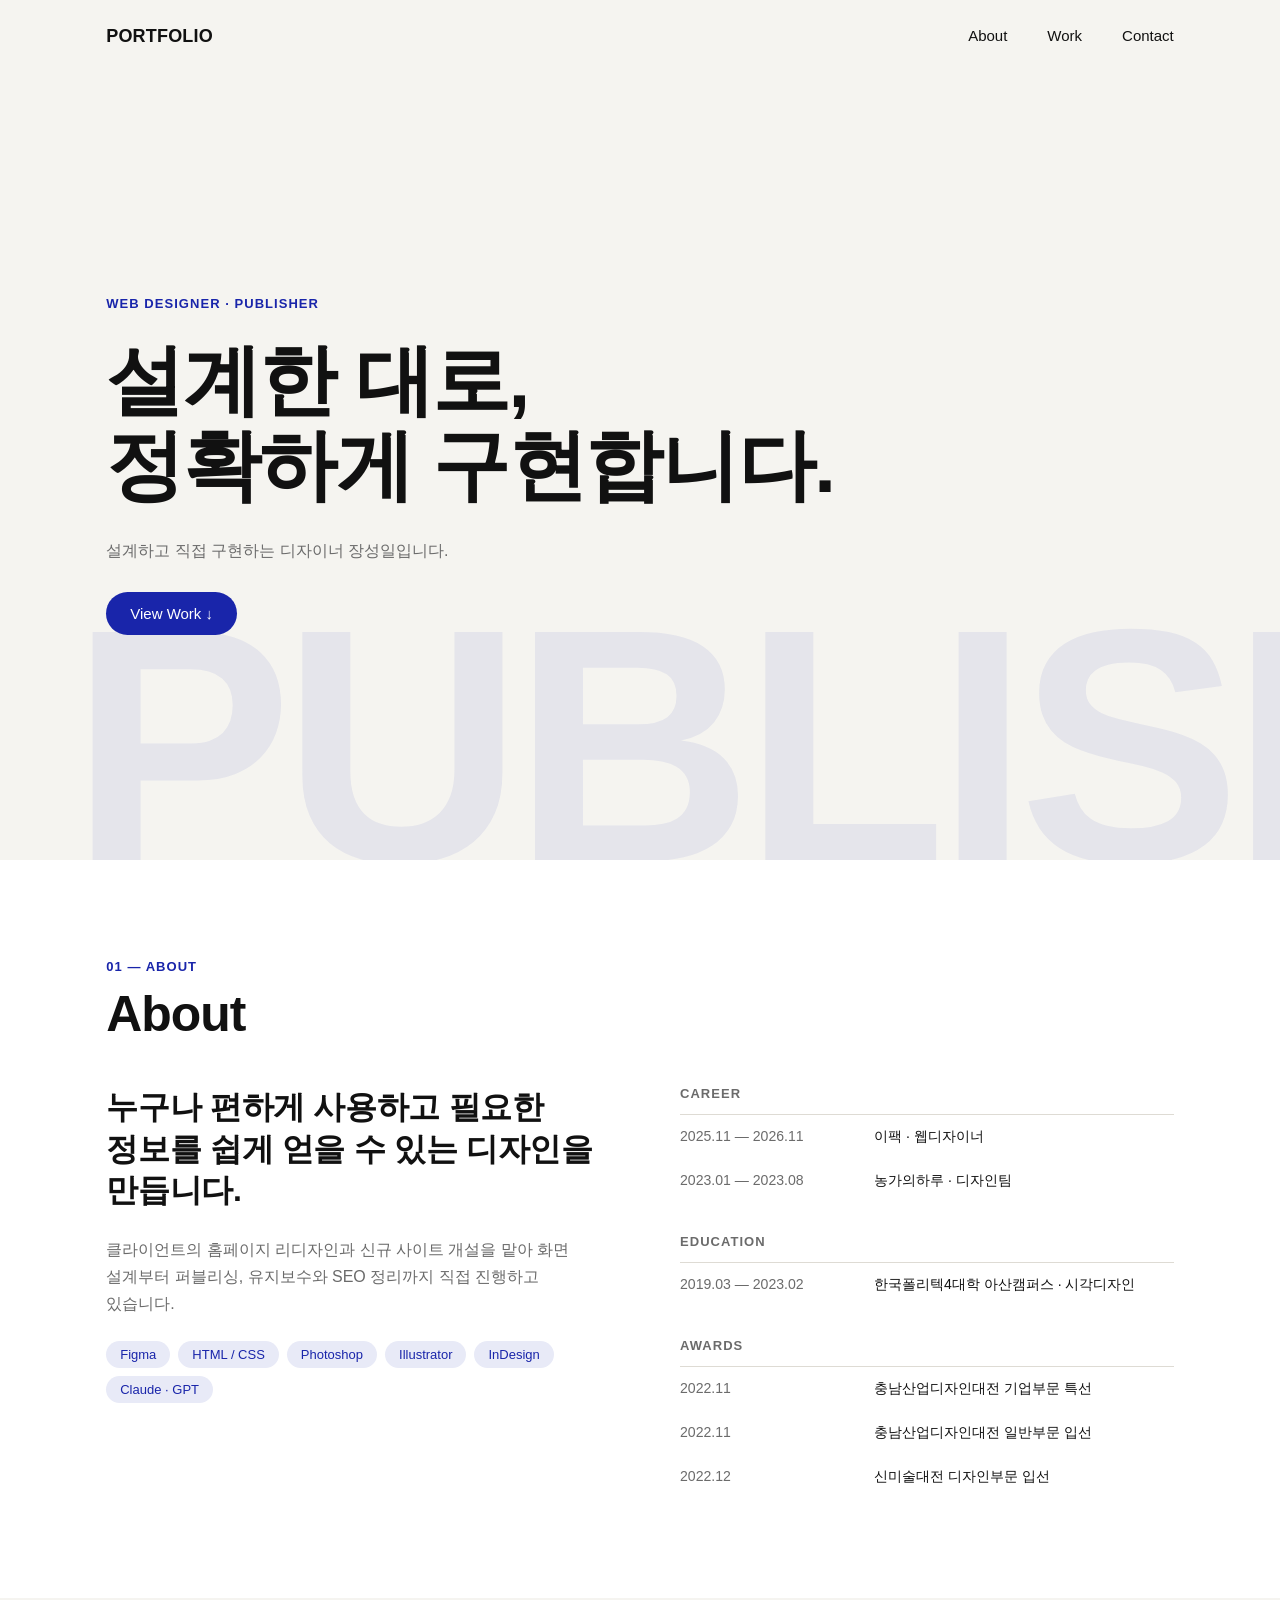
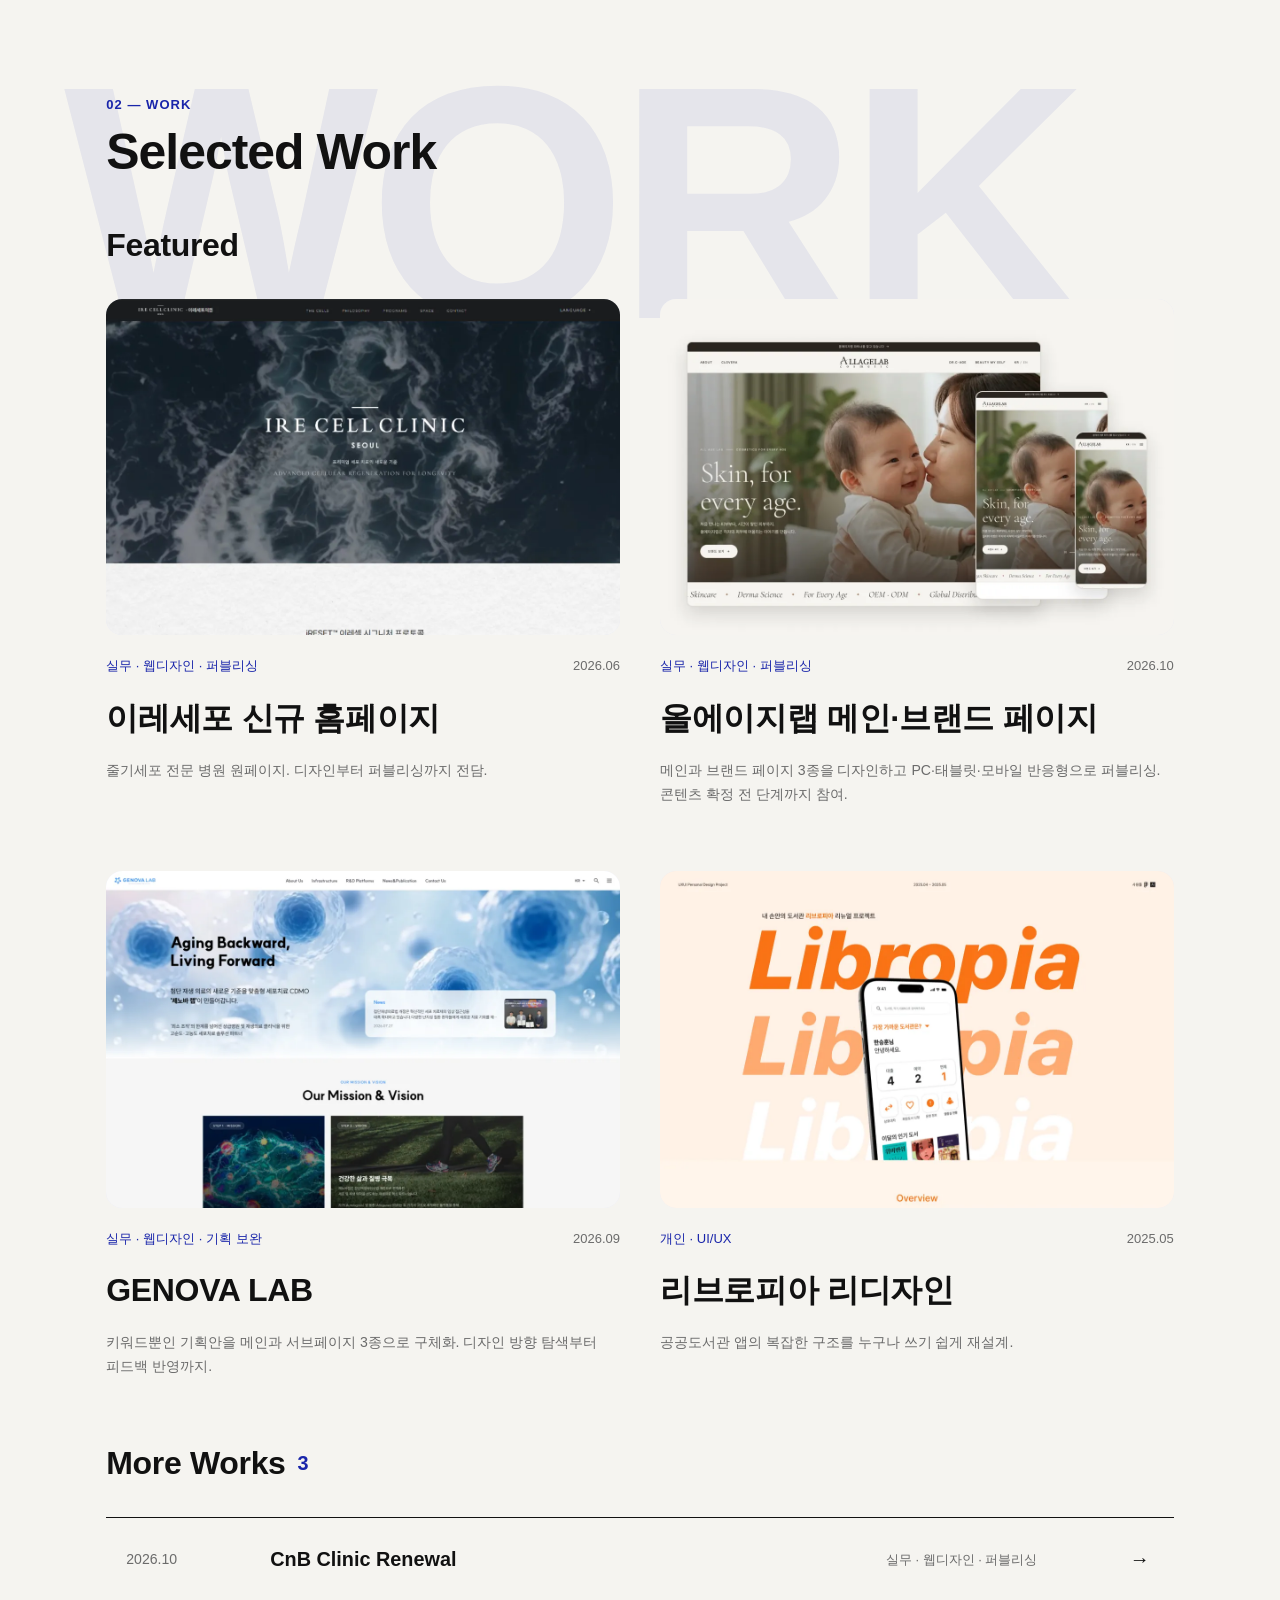
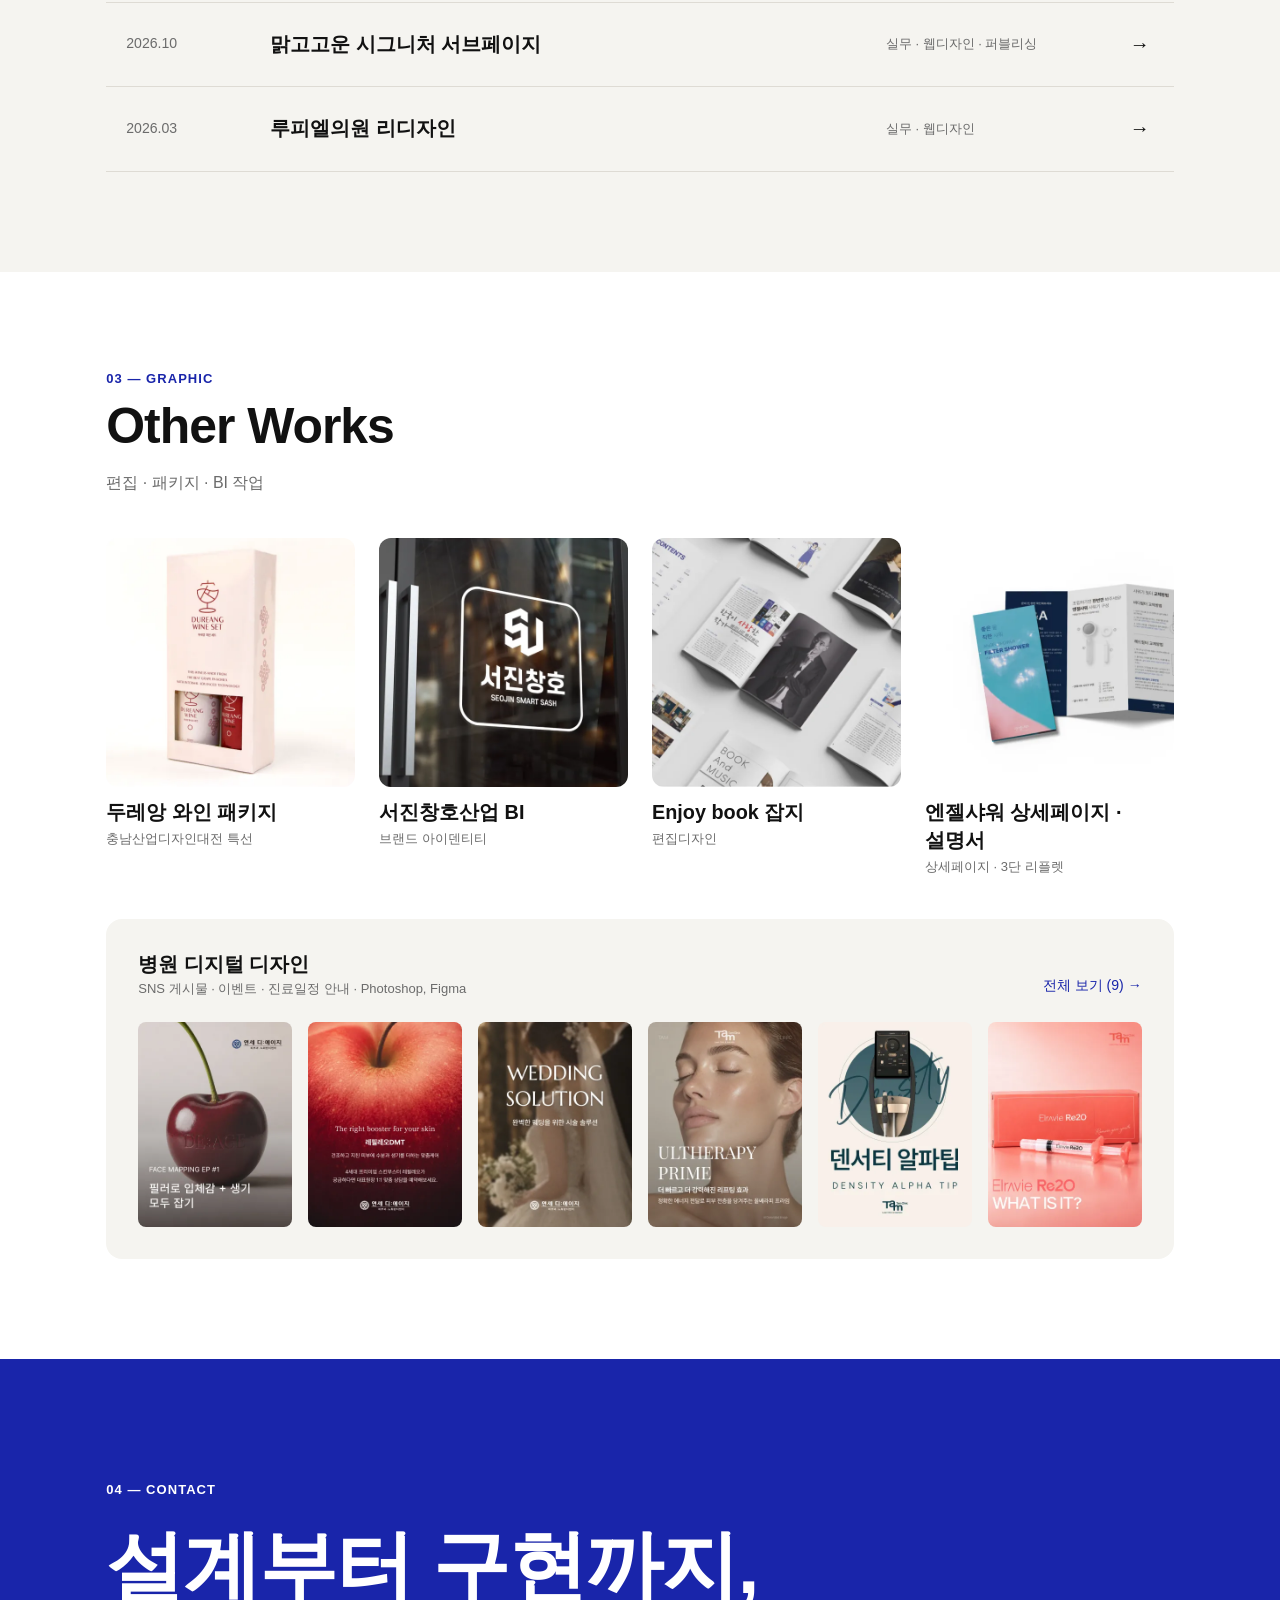
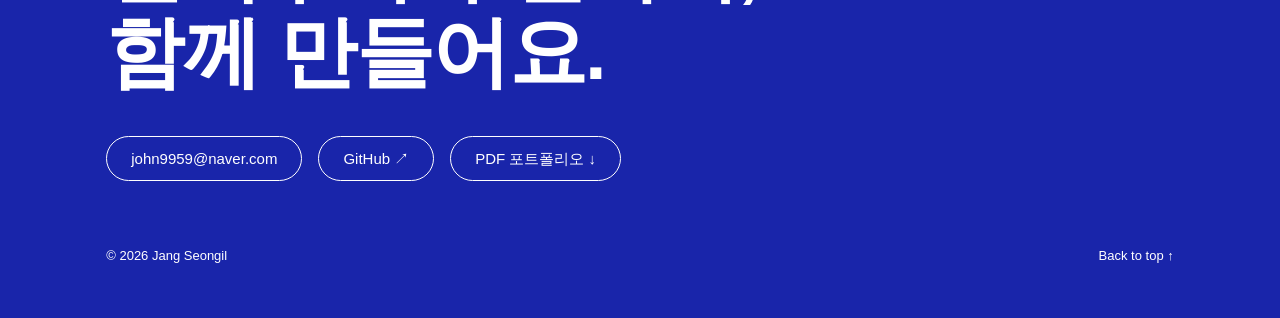
==== index.html @ f2524cf3 "포트폴리오 사이트 첫 업로드" ====
<!DOCTYPE html>
<html lang="ko">
<head>
<meta charset="UTF-8">
<meta name="viewport" content="width=device-width, initial-scale=1">
<title>장성일 — 웹디자이너 · 퍼블리셔 포트폴리오</title>
<meta name="description" content="설계한 대로, 정확하게 구현합니다. 피그마로 설계하고 HTML/CSS로 직접 구현하는 웹디자이너 장성일의 포트폴리오입니다.">
<meta property="og:type" content="website">
<meta property="og:title" content="장성일 — 웹디자이너 · 퍼블리셔 포트폴리오">
<meta property="og:description" content="설계한 대로, 정확하게 구현합니다. 피그마로 설계하고 HTML/CSS로 직접 구현하는 웹디자이너 장성일의 포트폴리오입니다.">
<meta property="og:image" content="https://hass6784.github.io/img/home/featured-irecell.webp">
<meta name="theme-color" content="#F5F4F0">
<link rel="icon" href="img/favicon.svg" type="image/svg+xml">
<link rel="preconnect" href="https://cdn.jsdelivr.net" crossorigin>
<link rel="stylesheet" href="https://cdn.jsdelivr.net/gh/orioncactus/pretendard@v1.3.9/dist/web/variable/pretendardvariable-dynamic-subset.min.css">
<link rel="stylesheet" href="css/common.css">
<link rel="stylesheet" href="css/home.css">
</head>
<body>
<a class="sr-only" href="#main">본문 바로가기</a>
<header class="site-header">
  <div class="container">
    <a class="logo" href="./">PORTFOLIO</a>
    <button class="menu-btn" type="button" aria-label="메뉴 열기" aria-expanded="false" aria-controls="gnb"><span></span><span></span><span></span></button>
    <nav class="gnb" id="gnb" aria-label="주요 메뉴"><a href="./#about">About</a><a href="./#work">Work</a><a href="./#contact">Contact</a></nav>
  </div>
</header>
<main id="main">
<section class="hero" aria-label="소개">
  <span class="bg-text" aria-hidden="true" data-words="DESIGN,PUBLISH,INTERACTION">DESIGN</span>
  <div class="container">
    <div class="hero-copy">
      <p class="t-eyebrow" data-reveal>WEB DESIGNER · PUBLISHER</p>
      <h1 class="t-hero" data-reveal style="--delay:.08s">설계한 대로,<br>정확하게 <br class="m-br">구현합니다.</h1>
      <p class="t-body-l t-sub" data-reveal style="--delay:.16s">설계하고 직접 구현하는 디자이너 장성일입니다.</p>
      <a class="btn btn--primary" href="#work" data-reveal style="--delay:.24s">View Work ↓</a>
    </div>
  </div>
</section>
<section class="section section--surface" id="about">
  <div class="container">
    <div class="section-head" data-reveal><p class="t-eyebrow">01 — ABOUT</p><h2 class="t-h1">About</h2></div>
    <div class="about-grid">
      <div class="about-intro" data-reveal>
        <p class="t-h2">누구나 편하게 사용하고 필요한 정보를 쉽게 얻을 수 있는 디자인을 만듭니다.</p>
        <p class="t-body-l t-sub">클라이언트의 홈페이지 리디자인과 신규 사이트 개설을 맡아 화면 설계부터 퍼블리싱, 유지보수와 SEO 정리까지 직접 진행하고 있습니다.</p>
        <ul class="tags" aria-label="사용 툴"><li class="tag">Figma</li><li class="tag">HTML / CSS</li><li class="tag">Photoshop</li><li class="tag">Illustrator</li><li class="tag">InDesign</li><li class="tag">Claude · GPT</li></ul>
      </div>
      <div class="timeline" data-reveal style="--delay:.1s"><div><h3 class="t-eyebrow">CAREER</h3><dl><div class="row"><dt>2025.11 — 2026.11</dt><dd>이팩 · 웹디자이너</dd></div><div class="row"><dt>2023.01 — 2023.08</dt><dd>농가의하루 · 디자인팀</dd></div></dl></div><div><h3 class="t-eyebrow">EDUCATION</h3><dl><div class="row"><dt>2019.03 — 2023.02</dt><dd>한국폴리텍4대학 아산캠퍼스 · 시각디자인</dd></div></dl></div><div><h3 class="t-eyebrow">AWARDS</h3><dl><div class="row"><dt>2022.11</dt><dd>충남산업디자인대전 기업부문 특선</dd></div><div class="row"><dt>2022.11</dt><dd>충남산업디자인대전 일반부문 입선</dd></div><div class="row"><dt>2022.12</dt><dd>신미술대전 디자인부문 입선</dd></div></dl></div></div>
    </div>
  </div>
</section>
<section class="section work" id="work">
  <span class="bg-text" aria-hidden="true">WORK</span>
  <div class="container">
    <div class="section-head" data-reveal><p class="t-eyebrow">02 — WORK</p><h2 class="t-h1">Selected Work</h2></div>
    <div class="work-group">
      <h3 class="group-title t-h2" data-reveal>Featured</h3>
      <div class="featured">
      <a class="card" href="work/irecell.html" data-bg-word="IRECELL" data-reveal style="--delay:0.0s">
        <div class="card-thumb"><img src="img/home/featured-irecell.webp" alt="이레세포 신규 홈페이지 대표 화면" width="1160" height="760" loading="lazy" decoding="async"></div>
        <div class="card-meta"><span>실무 · 웹디자인 · 퍼블리싱</span><span>2026.06</span></div>
        <h4 class="t-h2">이레세포 신규 홈페이지</h4>
        <p class="t-sub">줄기세포 전문 병원 원페이지. 디자인부터 퍼블리싱까지 전담.</p>
      </a>
      <a class="card" href="work/allagelab.html" data-bg-word="ALLAGELAB" data-reveal style="--delay:0.1s">
        <div class="card-thumb"><img src="img/home/featured-allagelab.webp" alt="올에이지랩 메인·브랜드 페이지 대표 화면" width="1160" height="760" loading="lazy" decoding="async"></div>
        <div class="card-meta"><span>실무 · 웹디자인 · 퍼블리싱</span><span>2026.10</span></div>
        <h4 class="t-h2">올에이지랩 메인·브랜드 페이지</h4>
        <p class="t-sub">메인과 브랜드 페이지 3종을 디자인하고 PC·태블릿·모바일 반응형으로 퍼블리싱. 콘텐츠 확정 전 단계까지 참여.</p>
      </a>
      <a class="card" href="work/genova.html" data-bg-word="GENOVA" data-reveal style="--delay:0.0s">
        <div class="card-thumb"><img src="img/home/featured-genova.webp" alt="GENOVA LAB 대표 화면" width="1160" height="760" loading="lazy" decoding="async"></div>
        <div class="card-meta"><span>실무 · 웹디자인 · 기획 보완</span><span>2026.09</span></div>
        <h4 class="t-h2">GENOVA LAB</h4>
        <p class="t-sub">키워드뿐인 기획안을 메인과 서브페이지 3종으로 구체화. 디자인 방향 탐색부터 피드백 반영까지.</p>
      </a>
      <a class="card" href="work/libropia.html" data-bg-word="LIBROPIA" data-reveal style="--delay:0.1s">
        <div class="card-thumb"><img src="img/home/featured-libropia.webp" alt="리브로피아 리디자인 대표 화면" width="1160" height="760" loading="lazy" decoding="async"></div>
        <div class="card-meta"><span>개인 · UI/UX</span><span>2025.05</span></div>
        <h4 class="t-h2">리브로피아 리디자인</h4>
        <p class="t-sub">공공도서관 앱의 복잡한 구조를 누구나 쓰기 쉽게 재설계.</p>
      </a>
      </div>
    </div>
    <div class="work-group">
      <h3 class="group-title" data-reveal><span class="t-h2">More Works</span><span class="t-h3 t-primary">3</span></h3>
      <ul class="more-list" data-reveal>
        <li><a class="more-row" href="work/cnb.html" data-bg-word="CNB">
          <span class="date">2026.10</span>
          <h4 class="t-h3">CnB Clinic Renewal</h4>
          <span class="thumb"><img src="img/home/more-cnb.webp" alt="" loading="lazy" decoding="async"></span>
          <span class="tag-text">실무 · 웹디자인 · 퍼블리싱</span>
          <span class="arrow t-h3" aria-hidden="true">→</span>
        </a></li>
        <li><a class="more-row" href="work/signature.html" data-bg-word="SIGNATURE">
          <span class="date">2026.10</span>
          <h4 class="t-h3">맑고고운 시그니처 서브페이지</h4>
          <span class="thumb"><img src="img/signature/pc.webp" alt="" loading="lazy" decoding="async"></span>
          <span class="tag-text">실무 · 웹디자인 · 퍼블리싱</span>
          <span class="arrow t-h3" aria-hidden="true">→</span>
        </a></li>
        <li><a class="more-row" href="work/lupiel.html" data-bg-word="LUPIEL">
          <span class="date">2026.03</span>
          <h4 class="t-h3">루피엘의원 리디자인</h4>
          <span class="thumb"><img src="img/lupiel/hero.webp" alt="" loading="lazy" decoding="async"></span>
          <span class="tag-text">실무 · 웹디자인</span>
          <span class="arrow t-h3" aria-hidden="true">→</span>
        </a></li>
        </ul>
    </div>
  </div>
</section>
<section class="section section--surface" id="graphic">
  <div class="container">
    <div class="section-head" data-reveal><p class="t-eyebrow">03 — GRAPHIC</p><h2 class="t-h1">Other Works</h2><p class="t-body-l t-sub">편집 · 패키지 · BI 작업</p></div>
    <div class="graphic-grid"><figure class="graphic-item" data-reveal style="--delay:0.00s"><div class="img"><img src="img/home/graphic-dureang.webp" alt="두레앙 와인 패키지" width="564" height="564" loading="lazy" decoding="async"></div><figcaption><strong class="t-h3">두레앙 와인 패키지</strong><br><span class="t-caption t-sub">충남산업디자인대전 특선</span></figcaption></figure><figure class="graphic-item" data-reveal style="--delay:0.06s"><div class="img"><img src="img/home/graphic-seojin.webp" alt="서진창호산업 BI" width="564" height="564" loading="lazy" decoding="async"></div><figcaption><strong class="t-h3">서진창호산업 BI</strong><br><span class="t-caption t-sub">브랜드 아이덴티티</span></figcaption></figure><figure class="graphic-item" data-reveal style="--delay:0.12s"><div class="img"><img src="img/home/graphic-enjoybook.webp" alt="Enjoy book 잡지" width="564" height="564" loading="lazy" decoding="async"></div><figcaption><strong class="t-h3">Enjoy book 잡지</strong><br><span class="t-caption t-sub">편집디자인</span></figcaption></figure><figure class="graphic-item" data-reveal style="--delay:0.18s"><div class="img"><img src="img/home/graphic-angelshower.webp" alt="엔젤샤워 상세페이지 · 설명서" width="564" height="564" loading="lazy" decoding="async"></div><figcaption><strong class="t-h3">엔젤샤워 상세페이지 · 설명서</strong><br><span class="t-caption t-sub">상세페이지 · 3단 리플렛</span></figcaption></figure></div>
    <div class="digital" data-reveal>
      <div class="digital-head">
        <div><h3 class="t-h3">병원 디지털 디자인</h3><p class="t-caption t-sub">SNS 게시물 · 이벤트 · 진료일정 안내 · Photoshop, Figma</p></div>
        <button type="button" class="open-all" data-open-all>전체 보기 (9) →</button>
      </div>
      <div class="digital-strip"><button type="button" data-lightbox="img/home/digital-01.webp" data-caption="연세디에이지 · 필러 인스타그램" aria-label="연세디에이지 · 필러 인스타그램 크게 보기"><img src="img/home/digital-01.webp" alt="연세디에이지 · 필러 인스타그램" width="352" height="480" loading="lazy" decoding="async"></button><button type="button" data-lightbox="img/home/digital-02.webp" data-caption="연세디에이지 · 리쥬란 인스타그램" aria-label="연세디에이지 · 리쥬란 인스타그램 크게 보기"><img src="img/home/digital-02.webp" alt="연세디에이지 · 리쥬란 인스타그램" width="352" height="480" loading="lazy" decoding="async"></button><button type="button" data-lightbox="img/home/digital-03.webp" data-caption="연세디에이지 · 웨딩 솔루션 인스타그램" aria-label="연세디에이지 · 웨딩 솔루션 인스타그램 크게 보기"><img src="img/home/digital-03.webp" alt="연세디에이지 · 웨딩 솔루션 인스타그램" width="352" height="480" loading="lazy" decoding="async"></button><button type="button" data-lightbox="img/home/digital-04.webp" data-caption="탐클리닉 · 울쎄라 프라임 인스타그램" aria-label="탐클리닉 · 울쎄라 프라임 인스타그램 크게 보기"><img src="img/home/digital-04.webp" alt="탐클리닉 · 울쎄라 프라임 인스타그램" width="352" height="480" loading="lazy" decoding="async"></button><button type="button" data-lightbox="img/home/digital-05.webp" data-caption="탐클리닉 · 덴서티 알파팁 인스타그램" aria-label="탐클리닉 · 덴서티 알파팁 인스타그램 크게 보기"><img src="img/home/digital-05.webp" alt="탐클리닉 · 덴서티 알파팁 인스타그램" width="352" height="480" loading="lazy" decoding="async"></button><button type="button" data-lightbox="img/home/digital-06.webp" data-caption="탐클리닉 · 엘라비에 리투오 인스타그램" aria-label="탐클리닉 · 엘라비에 리투오 인스타그램 크게 보기"><img src="img/home/digital-06.webp" alt="탐클리닉 · 엘라비에 리투오 인스타그램" width="352" height="480" loading="lazy" decoding="async"></button><button type="button" data-lightbox="img/home/digital-07.webp" data-caption="탐클리닉 · 써마지 FLX 인스타그램" aria-label="탐클리닉 · 써마지 FLX 인스타그램 크게 보기"><img src="img/home/digital-07.webp" alt="탐클리닉 · 써마지 FLX 인스타그램" width="1200" height="1600" loading="lazy" decoding="async"></button><button type="button" data-lightbox="img/home/digital-08.webp" data-caption="탐클리닉 · 리프팅 프로모션 이벤트" aria-label="탐클리닉 · 리프팅 프로모션 이벤트 크게 보기"><img src="img/home/digital-08.webp" alt="탐클리닉 · 리프팅 프로모션 이벤트" width="1200" height="1600" loading="lazy" decoding="async"></button><button type="button" data-lightbox="img/home/digital-09.webp" data-caption="에이스타 · 10월 진료안내" aria-label="에이스타 · 10월 진료안내 크게 보기"><img src="img/home/digital-09.webp" alt="에이스타 · 10월 진료안내" width="1200" height="1697" loading="lazy" decoding="async"></button></div>
    </div>
  </div>
</section>
</main>
<section class="contact" id="contact">
  <div class="container">
    <p class="t-eyebrow" data-reveal>04 — CONTACT</p>
    <h2 class="t-hero" data-reveal>설계부터 구현까지,<br>함께 만들어요.</h2>
    <div class="contact-links" data-reveal>
      <a class="btn btn--line" href="mailto:john9959@naver.com">john9959@naver.com</a>
      <a class="btn btn--line" href="https://github.com/hass6784" target="_blank" rel="noopener">GitHub ↗</a>
      <a class="btn btn--line" href="pdf/portfolio.pdf" target="_blank" rel="noopener">PDF 포트폴리오 ↓</a>
    </div>
    <footer class="site-footer">
      <span>© 2026 Jang Seongil</span>
      <a href="#" data-top>Back to top ↑</a>
    </footer>
  </div>
</section>
<div class="lightbox" role="dialog" aria-modal="true" aria-label="병원 디지털 디자인 갤러리" aria-hidden="true">
  <button type="button" class="lb-btn lb-close" aria-label="닫기">✕</button>
  <button type="button" class="lb-btn lb-prev" aria-label="이전">‹</button>
  <figure><img src="" alt=""><figcaption></figcaption></figure>
  <button type="button" class="lb-btn lb-next" aria-label="다음">›</button>
</div>
<script src="js/common.js" defer></script>
<script src="js/home.js" defer></script>
</body>
</html>
---- css/common.css ----
/* =========================================================
   common.css — 모든 페이지 공통 (토큰 · 리셋 · 타이포 · 헤더 · 푸터)
   Figma "Portfolio" 컬렉션 변수와 텍스트 스타일을 그대로 옮겼습니다.
   ========================================================= */

/* ---------- Tokens ---------- */
:root {
  /* color */
  --color-primary: #1925AA;
  --color-primary-soft: #E8EAF7;
  --color-bg: #F5F4F0;
  --color-surface: #FFFFFF;
  --color-text: #111111;
  --color-text-sub: #6B6B6B;
  --color-border: #DEDBD4;
  --color-bg-text: rgba(25, 37, 170, 0.07);

  /* type (desktop → mobile, clamp) */
  --fs-bg: clamp(150px, 26vw, 380px);
  --fs-hero: clamp(40px, 6.1vw, 88px);
  --fs-h1: clamp(30px, 3.9vw, 56px);
  --fs-h2: clamp(22px, 2.5vw, 36px);
  --fs-h3: clamp(17px, 1.55vw, 22px);
  --fs-body-l: clamp(15px, 1.25vw, 18px);
  --fs-body: clamp(14px, 1.1vw, 16px);
  --fs-caption: 13px;

  /* layout */
  --container: 1200px;
  --gutter: clamp(20px, 8.3vw, 120px);
  --section-y: clamp(72px, 7.8vw, 112px);
  --radius-s: 8px;
  --radius-m: 12px;
  --radius-l: 16px;

  --ease: cubic-bezier(.22, .61, .36, 1);
  --header-h: 72px;
}

/* ---------- Reset ---------- */
*, *::before, *::after { box-sizing: border-box; }
html { -webkit-text-size-adjust: 100%; scroll-behavior: smooth; scroll-padding-top: var(--header-h); }
body {
  margin: 0;
  font-family: "Pretendard Variable", Pretendard, -apple-system, BlinkMacSystemFont, "Apple SD Gothic Neo", "Malgun Gothic", sans-serif;
  font-size: var(--fs-body);
  line-height: 1.7;
  color: var(--color-text);
  background: var(--color-bg);
  word-break: keep-all;
  -webkit-font-smoothing: antialiased;
}
img { display: block; max-width: 100%; height: auto; }
a { color: inherit; text-decoration: none; }
button { font: inherit; color: inherit; background: none; border: 0; padding: 0; cursor: pointer; }
h1, h2, h3, h4, p, ul, ol, dl, dd, figure { margin: 0; padding: 0; }
ul, ol { list-style: none; }
:focus-visible { outline: 2px solid var(--color-primary); outline-offset: 3px; border-radius: 4px; }
.sr-only { position: absolute; width: 1px; height: 1px; overflow: hidden; clip: rect(0 0 0 0); white-space: nowrap; }

/* ---------- Typography ---------- */
.t-hero { font-size: var(--fs-hero); font-weight: 800; line-height: 1.1; letter-spacing: -0.02em; }
.t-h1   { font-size: var(--fs-h1); font-weight: 700; line-height: 1.2; letter-spacing: -0.02em; }
.t-h2   { font-size: var(--fs-h2); font-weight: 700; line-height: 1.3; letter-spacing: -0.01em; }
.t-h3   { font-size: var(--fs-h3); font-weight: 600; line-height: 1.4; }
.t-body-l { font-size: var(--fs-body-l); line-height: 1.7; }
.t-caption { font-size: var(--fs-caption); line-height: 1.5; }
.t-eyebrow { font-size: var(--fs-caption); font-weight: 600; letter-spacing: 0.08em; line-height: 1; text-transform: uppercase; color: var(--color-primary); }
.t-sub { color: var(--color-text-sub); }
.t-primary { color: var(--color-primary); }
.m-br { display: none; }
@media (max-width: 768px) { .m-br { display: inline; } .d-br { display: none; } }

/* ---------- Layout ---------- */
.container { width: 100%; max-width: calc(var(--container) + var(--gutter) * 2); margin: 0 auto; padding: 0 var(--gutter); }
.section { padding: var(--section-y) 0; position: relative; }
.section--surface { background: var(--color-surface); }
.section--soft { background: var(--color-primary-soft); }
.section-head { display: flex; flex-direction: column; gap: 12px; margin-bottom: clamp(32px, 3.3vw, 48px); }
.section-head p { max-width: 760px; }

/* ---------- Header ---------- */
.site-header {
  position: fixed; inset: 0 0 auto 0; z-index: 50; height: var(--header-h);
  transition: background .3s var(--ease), box-shadow .3s var(--ease);
}
.site-header.is-scrolled { background: rgba(245, 244, 240, .86); backdrop-filter: blur(12px); -webkit-backdrop-filter: blur(12px); box-shadow: 0 1px 0 var(--color-border); }
.site-header .container { height: 100%; display: flex; align-items: center; justify-content: space-between; }
.logo { font-size: 18px; font-weight: 600; letter-spacing: 0.01em; }
.gnb { display: flex; gap: 40px; }
.gnb a { position: relative; font-size: 15px; }
.gnb a::after { content: ""; position: absolute; left: 0; bottom: -4px; width: 100%; height: 1px; background: currentColor; transform: scaleX(0); transform-origin: left; transition: transform .3s var(--ease); }
.gnb a:hover::after, .gnb a[aria-current="page"]::after { transform: scaleX(1); }
.menu-btn { display: none; width: 40px; height: 40px; position: relative; }
.menu-btn span { position: absolute; left: 9px; width: 22px; height: 2px; border-radius: 1px; background: var(--color-text); transition: transform .3s var(--ease), opacity .2s; }
.menu-btn span:nth-child(1) { top: 13px; } .menu-btn span:nth-child(2) { top: 19px; } .menu-btn span:nth-child(3) { top: 25px; }
.menu-open .menu-btn span:nth-child(1) { transform: translateY(6px) rotate(45deg); }
.menu-open .menu-btn span:nth-child(2) { opacity: 0; }
.menu-open .menu-btn span:nth-child(3) { transform: translateY(-6px) rotate(-45deg); }

@media (max-width: 768px) {
  :root { --header-h: 60px; }
  .logo { font-size: 16px; }
  .menu-btn { display: block; }
  .gnb {
    position: fixed; inset: var(--header-h) 0 auto 0; flex-direction: column; gap: 0;
    background: var(--color-bg); padding: 8px var(--gutter) 24px; border-bottom: 1px solid var(--color-border);
    transform: translateY(-8px); opacity: 0; visibility: hidden; transition: all .3s var(--ease);
  }
  .gnb a { padding: 14px 0; font-size: 20px; font-weight: 600; border-bottom: 1px solid var(--color-border); }
  .gnb a::after { display: none; }
  .menu-open .gnb { transform: none; opacity: 1; visibility: visible; }
  .menu-open .site-header { background: var(--color-bg); }
}

/* ---------- Common parts ---------- */
.tag { display: inline-flex; align-items: center; padding: 7px 14px; border-radius: 999px; background: var(--color-primary-soft); color: var(--color-primary); font-size: var(--fs-caption); line-height: 1; }
.tags { display: flex; flex-wrap: wrap; gap: 8px; }
.btn { display: inline-flex; align-items: center; gap: 8px; padding: 14px 24px; border-radius: 999px; font-size: 15px; line-height: 1; transition: transform .25s var(--ease), background .25s, color .25s; }
.btn:hover { transform: translateY(-2px); }
.btn--primary { background: var(--color-primary); color: #fff; }
.btn--line { border: 1px solid currentColor; }
.btn--line:hover { background: #fff; color: var(--color-primary); }
.divider { height: 1px; background: var(--color-border); border: 0; margin: 0; }

/* Background big text (공통 인터랙션) */
.bg-text {
  position: absolute; pointer-events: none; user-select: none; z-index: 0;
  font-size: var(--fs-bg); font-weight: 900; line-height: 1; letter-spacing: -0.03em; white-space: nowrap;
  color: var(--color-bg-text);
  transition: opacity .45s var(--ease), transform .45s var(--ease);
}
.bg-text.is-out { opacity: 0; transform: translateY(24px); }

/* Reveal on scroll */
[data-reveal] { opacity: 0; transform: translateY(28px); transition: opacity .8s var(--ease), transform .8s var(--ease); transition-delay: var(--delay, 0s); }
[data-reveal].is-in { opacity: 1; transform: none; }

/* ---------- Footer / Contact ---------- */
.contact { background: var(--color-primary); color: #fff; padding: clamp(88px, 9.7vw, 140px) 0 clamp(40px, 4vw, 56px); }
.contact .t-eyebrow { color: #fff; }
.contact h2 { margin: 28px 0 40px; }
.contact-links { display: flex; flex-wrap: wrap; gap: 16px; }
.site-footer { display: flex; justify-content: space-between; margin-top: clamp(48px, 5vw, 72px); font-size: var(--fs-caption); }
.site-footer a:hover { text-decoration: underline; }

@media (max-width: 768px) {
  .contact-links { flex-direction: column; }
  .contact-links .btn { justify-content: center; }
}

@media (prefers-reduced-motion: reduce) {
  html { scroll-behavior: auto; }
  *, *::before, *::after { transition-duration: .01ms !important; animation-duration: .01ms !important; }
  [data-reveal] { opacity: 1; transform: none; }
}
---- css/home.css ----
/* =========================================================
   home.css — 메인 페이지 (Hero · About · Work · Other Works · Lightbox)
   ========================================================= */

/* ---------- Hero ---------- */
.hero { position: relative; min-height: min(100svh, 860px); display: flex; align-items: center; overflow: hidden; padding-top: var(--header-h); }
.hero .bg-text { left: clamp(-8px, 5.5vw, 80px); bottom: -0.16em; }
.hero-copy { position: relative; z-index: 1; display: flex; flex-direction: column; align-items: flex-start; gap: 28px; }
.hero-copy .t-body-l { max-width: 520px; }

/* ---------- About ---------- */
.about-grid { display: grid; grid-template-columns: 1fr 1fr; gap: 80px; }
.about-intro { display: flex; flex-direction: column; gap: 24px; max-width: 540px; }
.timeline { display: flex; flex-direction: column; gap: 32px; }
.timeline h3 { margin-bottom: 14px; color: var(--color-text-sub); }
.timeline dl { border-top: 1px solid var(--color-border); }
.timeline .row { display: grid; grid-template-columns: 170px 1fr; gap: 24px; padding: 10px 0; }
.timeline dt { color: var(--color-text-sub); }

/* ---------- Work ---------- */
.work { overflow: hidden; }
.work .bg-text { left: clamp(-4px, 5vw, 100px); top: clamp(24px, 3vw, 40px); }
.work .section-head, .work-group { position: relative; z-index: 1; }
.work-group + .work-group { margin-top: clamp(56px, 5vw, 72px); }
.group-title { display: flex; align-items: center; gap: 12px; margin-bottom: 32px; }

.featured { display: grid; grid-template-columns: repeat(2, 1fr); gap: 64px 40px; }
.card { display: flex; flex-direction: column; gap: 20px; }
.card-thumb { position: relative; aspect-ratio: 580 / 380; border-radius: var(--radius-l); overflow: hidden; background: var(--color-primary-soft); }
.card-thumb img { width: 100%; height: 100%; object-fit: cover; object-position: top; transition: transform .8s var(--ease); }
.card-thumb::after { content: "View Project →"; position: absolute; left: 24px; bottom: 24px; padding: 10px 18px; border-radius: 999px; background: var(--color-primary); color: #fff; font-size: 14px; opacity: 0; transform: translateY(8px); transition: all .35s var(--ease); }
.card:hover .card-thumb img { transform: scale(1.04); }
.card:hover .card-thumb::after { opacity: 1; transform: none; }
.card-meta { display: flex; justify-content: space-between; gap: 12px; font-size: var(--fs-caption); }
.card-meta span:first-child { color: var(--color-primary); }
.card-meta span:last-child { color: var(--color-text-sub); }
.card .t-h2 { transition: color .25s; }
.card:hover .t-h2 { color: var(--color-primary); }

.more-list { border-top: 1px solid var(--color-text); }
.more-row { position: relative; display: grid; grid-template-columns: 120px 1fr auto 220px 24px; align-items: center; gap: 24px; padding: 28px 20px; border-bottom: 1px solid var(--color-border); transition: background .3s var(--ease), padding .3s var(--ease); }
.more-row .date { color: var(--color-text-sub); }
.more-row .tag-text { font-size: var(--fs-caption); color: var(--color-text-sub); }
.more-row .thumb { width: 150px; height: 0; border-radius: var(--radius-s); overflow: hidden; opacity: 0; transition: height .35s var(--ease), opacity .35s; }
.more-row .thumb img { width: 100%; height: 96px; object-fit: cover; object-position: top; }
.more-row .arrow { transition: transform .3s var(--ease); }
.more-row:hover, .more-row.is-active { background: var(--color-primary-soft); }
.more-row:hover .t-h3, .more-row:hover .arrow, .more-row.is-active .t-h3, .more-row.is-active .arrow { color: var(--color-primary); }
.more-row:hover .thumb { height: 96px; opacity: 1; }
.more-row:hover .arrow { transform: translateX(4px); }

/* ---------- Other Works ---------- */
.graphic-grid { display: grid; grid-template-columns: repeat(4, 1fr); gap: 24px; }
.graphic-item { display: flex; flex-direction: column; gap: 12px; }
.graphic-item .img { aspect-ratio: 1; border-radius: var(--radius-m); overflow: hidden; background: var(--color-primary-soft); }
.graphic-item img { width: 100%; height: 100%; object-fit: cover; }

.digital { margin-top: 40px; padding: 32px; border-radius: var(--radius-l); background: var(--color-bg); }
.digital-head { display: flex; justify-content: space-between; align-items: flex-end; gap: 16px; margin-bottom: 24px; }
.digital-head .open-all { color: var(--color-primary); }
.digital-strip { display: grid; grid-template-columns: repeat(6, 1fr); gap: 16px; }
.digital-strip button { aspect-ratio: 3 / 4; border-radius: var(--radius-s); overflow: hidden; }
.digital-strip img { width: 100%; height: 100%; object-fit: cover; transition: transform .5s var(--ease); }
.digital-strip button:hover img { transform: scale(1.05); }
.digital-strip button:nth-child(n+7) { display: none; }

/* ---------- Lightbox ---------- */
.lightbox { position: fixed; inset: 0; z-index: 100; display: grid; place-items: center; background: rgba(10, 10, 15, .94); opacity: 0; visibility: hidden; transition: opacity .3s var(--ease), visibility .3s; }
.lightbox.is-open { opacity: 1; visibility: visible; }
.lightbox figure { display: flex; flex-direction: column; align-items: center; gap: 20px; max-width: min(90vw, 640px); }
.lightbox img { max-height: 78svh; width: auto; border-radius: 10px; }
.lightbox figcaption { color: #fff; font-size: 15px; text-align: center; }
.lb-btn { position: absolute; color: #fff; width: 56px; height: 56px; display: grid; place-items: center; border-radius: 50%; font-size: 32px; line-height: 1; transition: background .2s; }
.lb-btn:hover { background: rgba(255,255,255,.12); }
.lb-close { top: 24px; right: 24px; font-size: 26px; }
.lb-prev { left: max(16px, 12vw); top: 50%; transform: translateY(-50%); }
.lb-next { right: max(16px, 12vw); top: 50%; transform: translateY(-50%); }

/* ---------- Responsive ---------- */
@media (max-width: 1024px) {
  .about-grid { gap: 48px; }
  .more-row { grid-template-columns: 100px 1fr 180px 24px; }
  .more-row .thumb { display: none; }
}
@media (max-width: 768px) {
  .hero { min-height: 560px; align-items: flex-start; padding-top: calc(var(--header-h) + 72px); }
  .hero .bg-text { bottom: -0.1em; left: -8px; font-size: 170px; }
  .about-grid { grid-template-columns: 1fr; }
  .timeline .row { grid-template-columns: 1fr; gap: 2px; }
  .timeline dt { font-size: var(--fs-caption); }
  .work .bg-text { font-size: 110px; }
  .featured { grid-template-columns: 1fr; gap: 40px; }
  .card-thumb::after { display: none; }
  .more-row { grid-template-columns: 1fr 20px; gap: 12px; padding: 18px 12px; }
  .more-row .date { order: -1; grid-column: 1 / -1; font-size: 12px; margin-bottom: -10px; }
  .more-row .tag-text { display: none; }
  .graphic-grid { grid-template-columns: repeat(2, 1fr); gap: 24px 16px; }
  .digital { padding: 20px; }
  .digital-head .open-all { display: none; }
  .digital-strip { display: flex; overflow-x: auto; scroll-snap-type: x mandatory; gap: 12px; margin-right: -20px; padding-right: 20px; scrollbar-width: none; }
  .digital-strip::-webkit-scrollbar { display: none; }
  .digital-strip button { flex: 0 0 120px; scroll-snap-align: start; }
  .digital-strip button:nth-child(n+7) { display: block; }
  .lb-prev, .lb-next { display: none; }
}
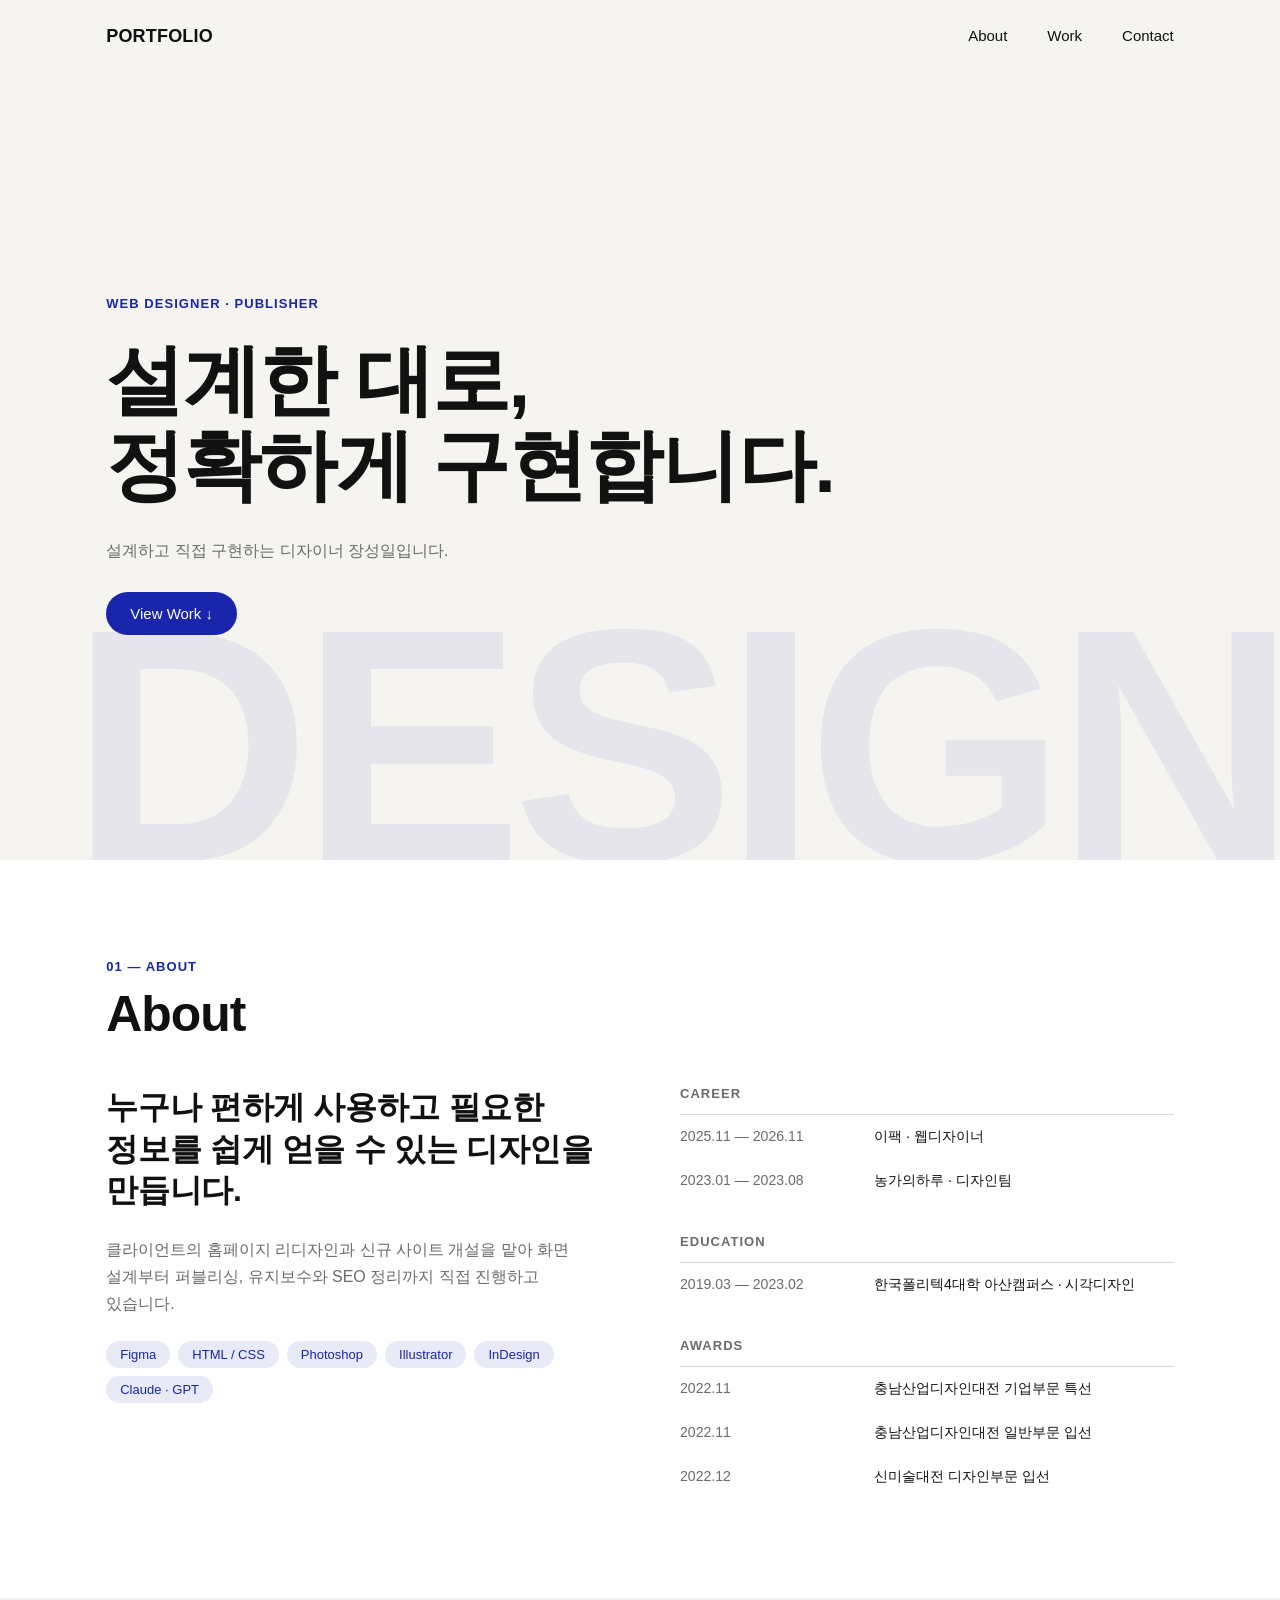
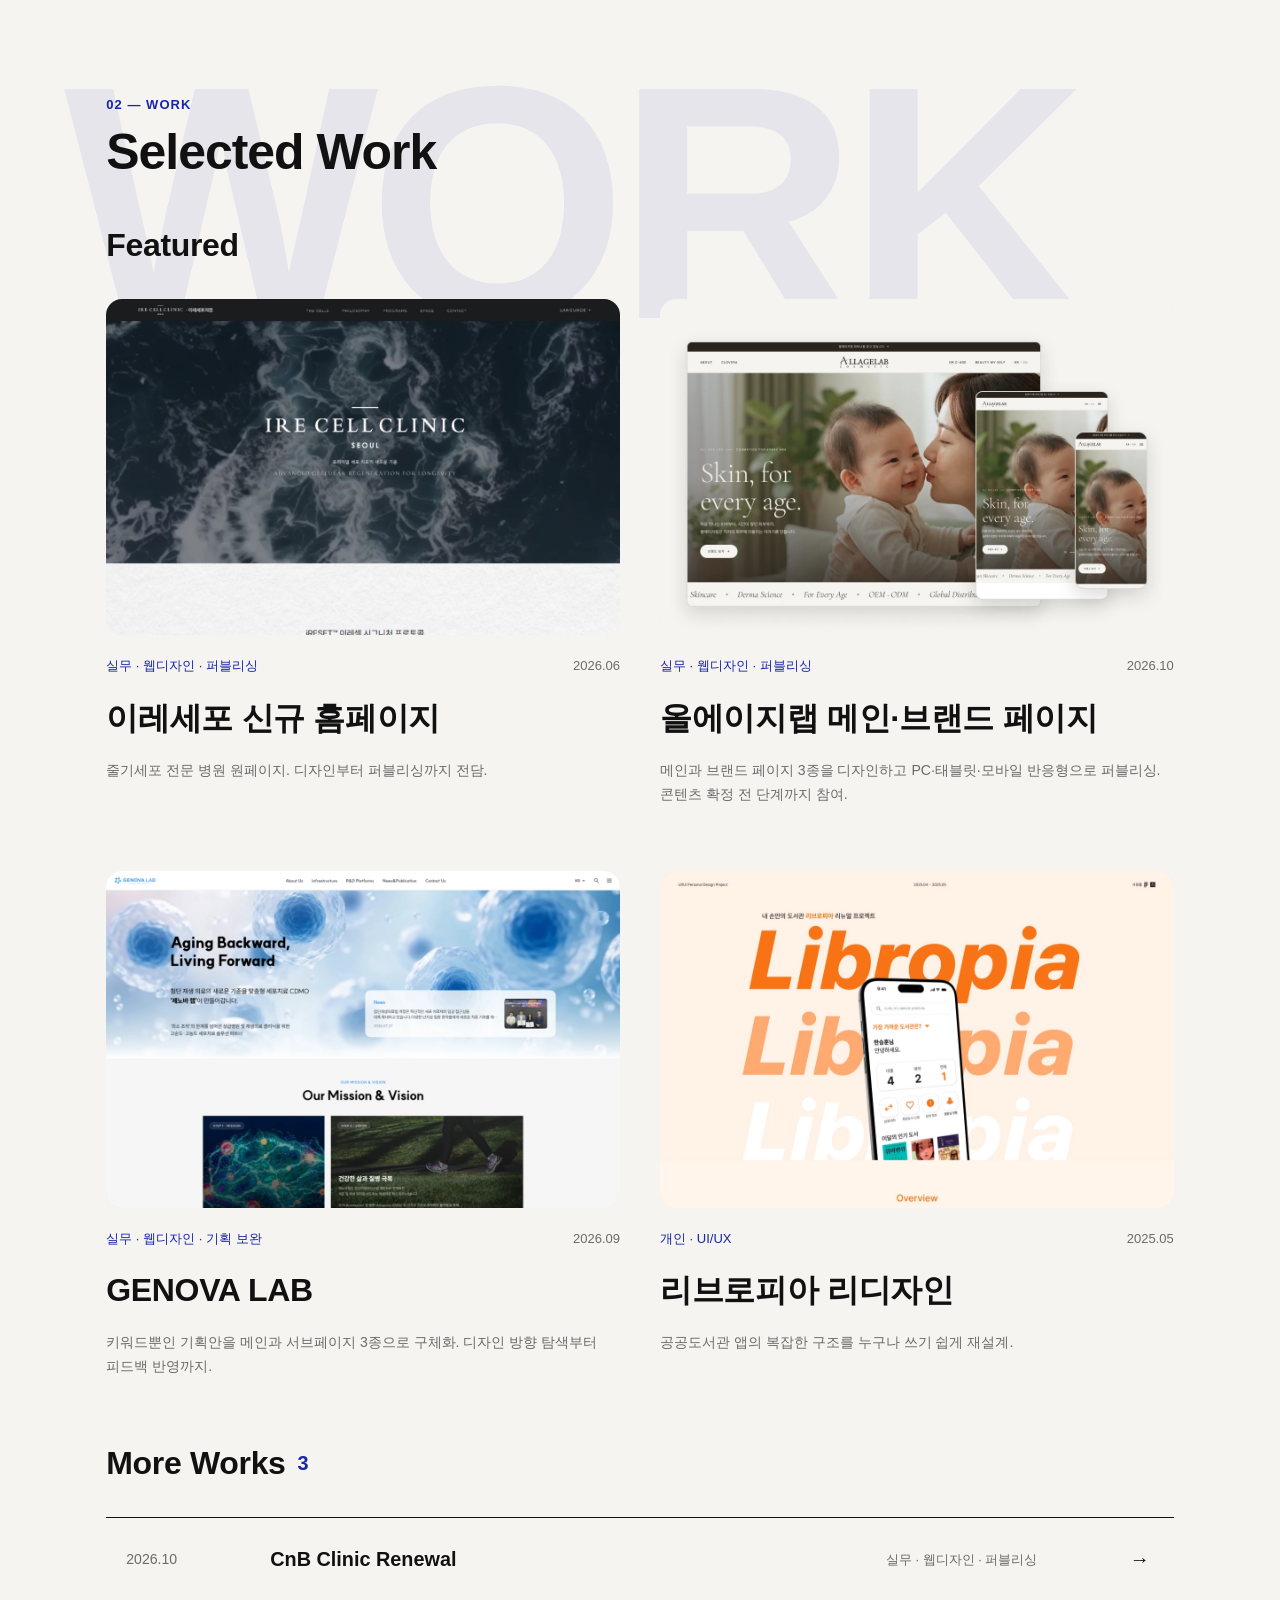
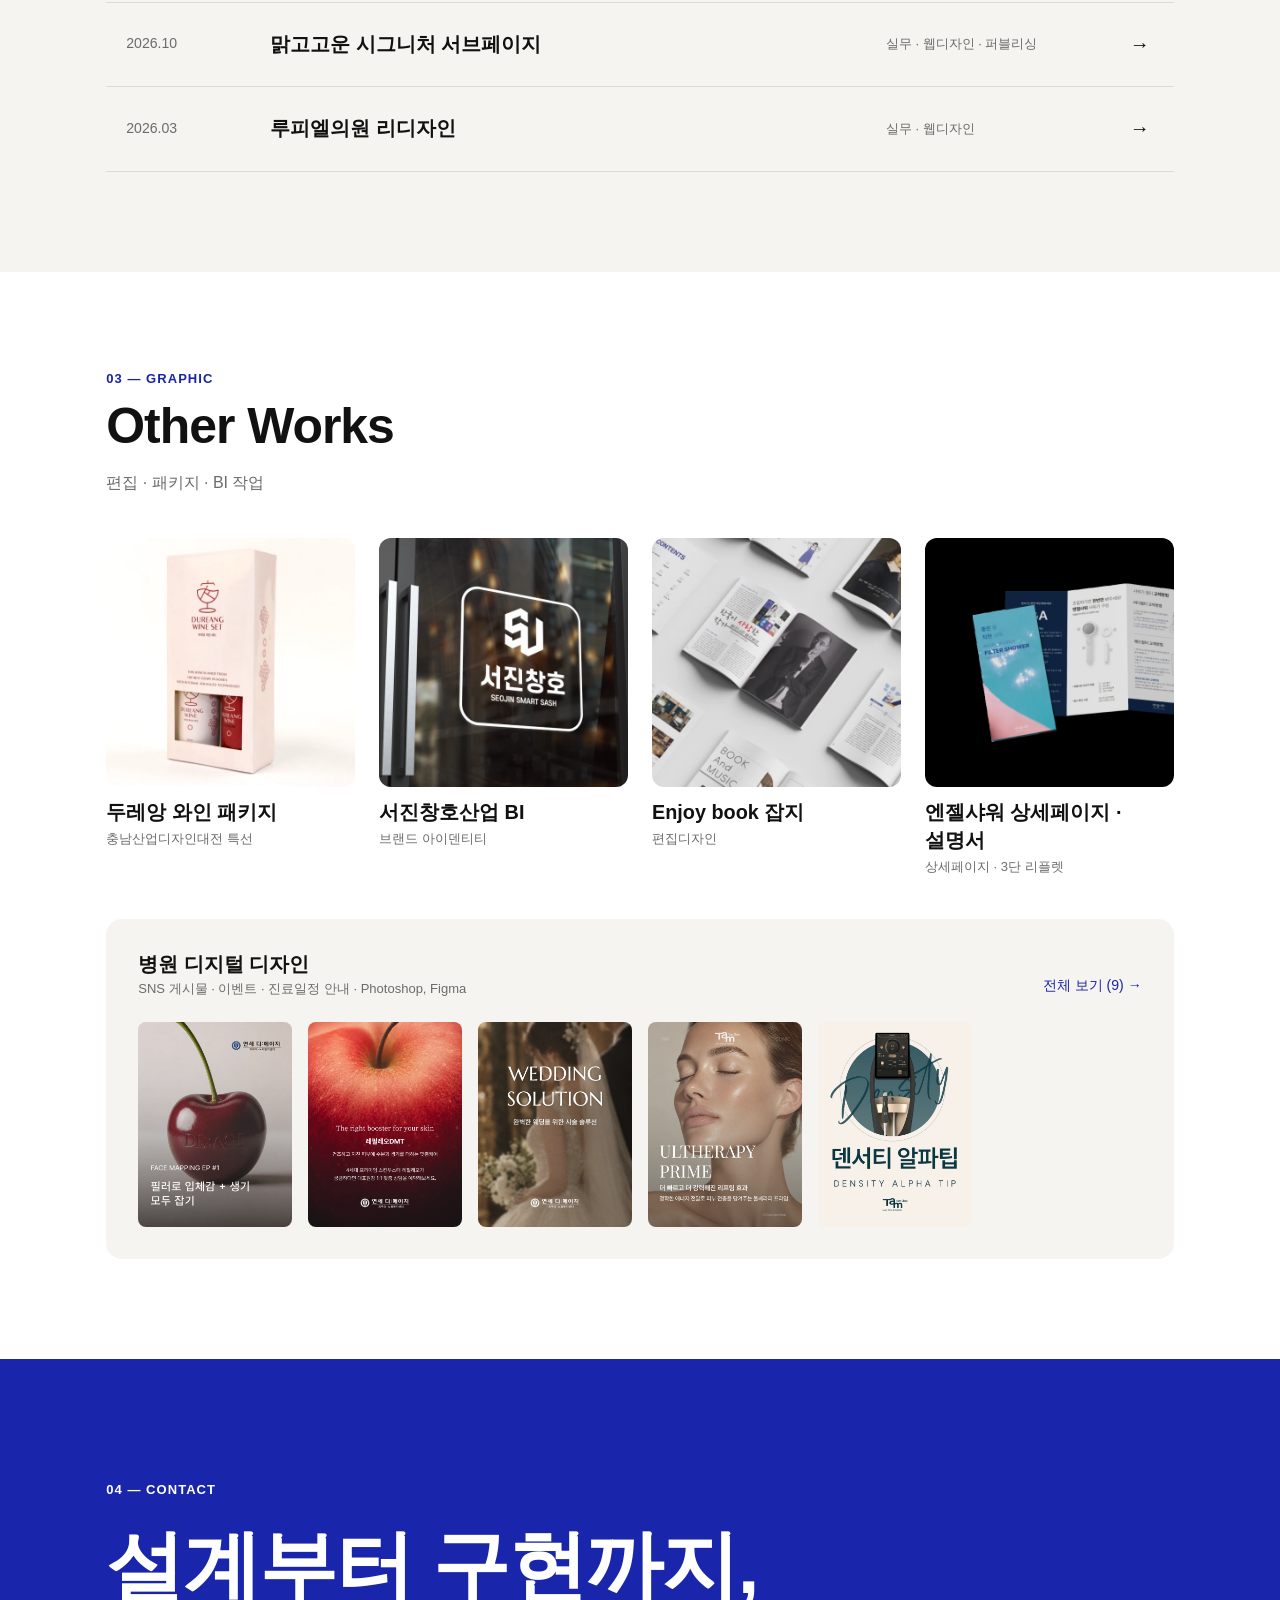
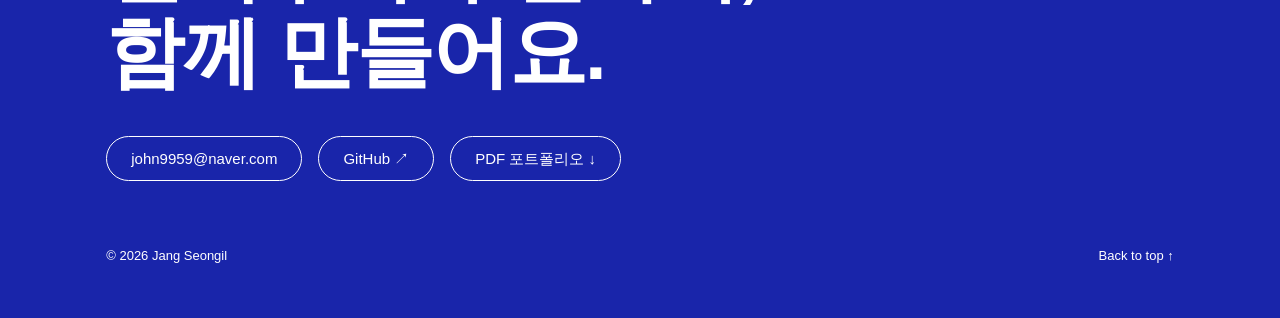
==== commit fd79ec9c: "이미지교체" ====
--- a/index.html
+++ b/index.html
@@ -120,7 +120,7 @@
         <div><h3 class="t-h3">병원 디지털 디자인</h3><p class="t-caption t-sub">SNS 게시물 · 이벤트 · 진료일정 안내 · Photoshop, Figma</p></div>
         <button type="button" class="open-all" data-open-all>전체 보기 (9) →</button>
       </div>
-      <div class="digital-strip"><button type="button" data-lightbox="img/home/digital-01.webp" data-caption="연세디에이지 · 필러 인스타그램" aria-label="연세디에이지 · 필러 인스타그램 크게 보기"><img src="img/home/digital-01.webp" alt="연세디에이지 · 필러 인스타그램" width="352" height="480" loading="lazy" decoding="async"></button><button type="button" data-lightbox="img/home/digital-02.webp" data-caption="연세디에이지 · 리쥬란 인스타그램" aria-label="연세디에이지 · 리쥬란 인스타그램 크게 보기"><img src="img/home/digital-02.webp" alt="연세디에이지 · 리쥬란 인스타그램" width="352" height="480" loading="lazy" decoding="async"></button><button type="button" data-lightbox="img/home/digital-03.webp" data-caption="연세디에이지 · 웨딩 솔루션 인스타그램" aria-label="연세디에이지 · 웨딩 솔루션 인스타그램 크게 보기"><img src="img/home/digital-03.webp" alt="연세디에이지 · 웨딩 솔루션 인스타그램" width="352" height="480" loading="lazy" decoding="async"></button><button type="button" data-lightbox="img/home/digital-04.webp" data-caption="탐클리닉 · 울쎄라 프라임 인스타그램" aria-label="탐클리닉 · 울쎄라 프라임 인스타그램 크게 보기"><img src="img/home/digital-04.webp" alt="탐클리닉 · 울쎄라 프라임 인스타그램" width="352" height="480" loading="lazy" decoding="async"></button><button type="button" data-lightbox="img/home/digital-05.webp" data-caption="탐클리닉 · 덴서티 알파팁 인스타그램" aria-label="탐클리닉 · 덴서티 알파팁 인스타그램 크게 보기"><img src="img/home/digital-05.webp" alt="탐클리닉 · 덴서티 알파팁 인스타그램" width="352" height="480" loading="lazy" decoding="async"></button><button type="button" data-lightbox="img/home/digital-06.webp" data-caption="탐클리닉 · 엘라비에 리투오 인스타그램" aria-label="탐클리닉 · 엘라비에 리투오 인스타그램 크게 보기"><img src="img/home/digital-06.webp" alt="탐클리닉 · 엘라비에 리투오 인스타그램" width="352" height="480" loading="lazy" decoding="async"></button><button type="button" data-lightbox="img/home/digital-07.webp" data-caption="탐클리닉 · 써마지 FLX 인스타그램" aria-label="탐클리닉 · 써마지 FLX 인스타그램 크게 보기"><img src="img/home/digital-07.webp" alt="탐클리닉 · 써마지 FLX 인스타그램" width="1200" height="1600" loading="lazy" decoding="async"></button><button type="button" data-lightbox="img/home/digital-08.webp" data-caption="탐클리닉 · 리프팅 프로모션 이벤트" aria-label="탐클리닉 · 리프팅 프로모션 이벤트 크게 보기"><img src="img/home/digital-08.webp" alt="탐클리닉 · 리프팅 프로모션 이벤트" width="1200" height="1600" loading="lazy" decoding="async"></button><button type="button" data-lightbox="img/home/digital-09.webp" data-caption="에이스타 · 10월 진료안내" aria-label="에이스타 · 10월 진료안내 크게 보기"><img src="img/home/digital-09.webp" alt="에이스타 · 10월 진료안내" width="1200" height="1697" loading="lazy" decoding="async"></button></div>
+      <div class="digital-strip"><button type="button" data-lightbox="img/home/digital-01.webp" data-caption="연세디에이지 · 필러 인스타그램" aria-label="연세디에이지 · 필러 인스타그램 크게 보기"><img src="img/home/digital-01.webp" alt="연세디에이지 · 필러 인스타그램" width="1200" height="1600" loading="lazy" decoding="async"></button><button type="button" data-lightbox="img/home/digital-02.webp" data-caption="연세디에이지 · 리쥬란 인스타그램" aria-label="연세디에이지 · 리쥬란 인스타그램 크게 보기"><img src="img/home/digital-02.webp" alt="연세디에이지 · 리쥬란 인스타그램" width="1200" height="1600" loading="lazy" decoding="async"></button><button type="button" data-lightbox="img/home/digital-03.webp" data-caption="연세디에이지 · 웨딩 솔루션 인스타그램" aria-label="연세디에이지 · 웨딩 솔루션 인스타그램 크게 보기"><img src="img/home/digital-03.webp" alt="연세디에이지 · 웨딩 솔루션 인스타그램" width="1200" height="1600" loading="lazy" decoding="async"></button><button type="button" data-lightbox="img/home/digital-04.webp" data-caption="탐클리닉 · 울쎄라 프라임 인스타그램" aria-label="탐클리닉 · 울쎄라 프라임 인스타그램 크게 보기"><img src="img/home/digital-04.webp" alt="탐클리닉 · 울쎄라 프라임 인스타그램" width="1200" height="1600" loading="lazy" decoding="async"></button><button type="button" data-lightbox="img/home/digital-05.webp" data-caption="탐클리닉 · 덴서티 알파팁 인스타그램" aria-label="탐클리닉 · 덴서티 알파팁 인스타그램 크게 보기"><img src="img/home/digital-05.webp" alt="탐클리닉 · 덴서티 알파팁 인스타그램" width="1200" height="1600" loading="lazy" decoding="async"></button><button type="button" data-lightbox="img/home/digital-06.webp" data-caption="탐클리닉 · 엘라비에 리투오 인스타그램" aria-label="탐클리닉 · 엘라비에 리투오 인스타그램 크게 보기"><img src="img/home/digital-06.webp" alt="탐클리닉 · 엘라비에 리투오 인스타그램" width="1200" height="1600" loading="lazy" decoding="async"></button><button type="button" data-lightbox="img/home/digital-07.webp" data-caption="탐클리닉 · 써마지 FLX 인스타그램" aria-label="탐클리닉 · 써마지 FLX 인스타그램 크게 보기"><img src="img/home/digital-07.webp" alt="탐클리닉 · 써마지 FLX 인스타그램" width="1200" height="1600" loading="lazy" decoding="async"></button><button type="button" data-lightbox="img/home/digital-08.webp" data-caption="탐클리닉 · 리프팅 프로모션 이벤트" aria-label="탐클리닉 · 리프팅 프로모션 이벤트 크게 보기"><img src="img/home/digital-08.webp" alt="탐클리닉 · 리프팅 프로모션 이벤트" width="1200" height="1600" loading="lazy" decoding="async"></button><button type="button" data-lightbox="img/home/digital-09.webp" data-caption="에이스타 · 10월 진료안내" aria-label="에이스타 · 10월 진료안내 크게 보기"><img src="img/home/digital-09.webp" alt="에이스타 · 10월 진료안내" width="1200" height="1697" loading="lazy" decoding="async"></button></div>
     </div>
   </div>
 </section>
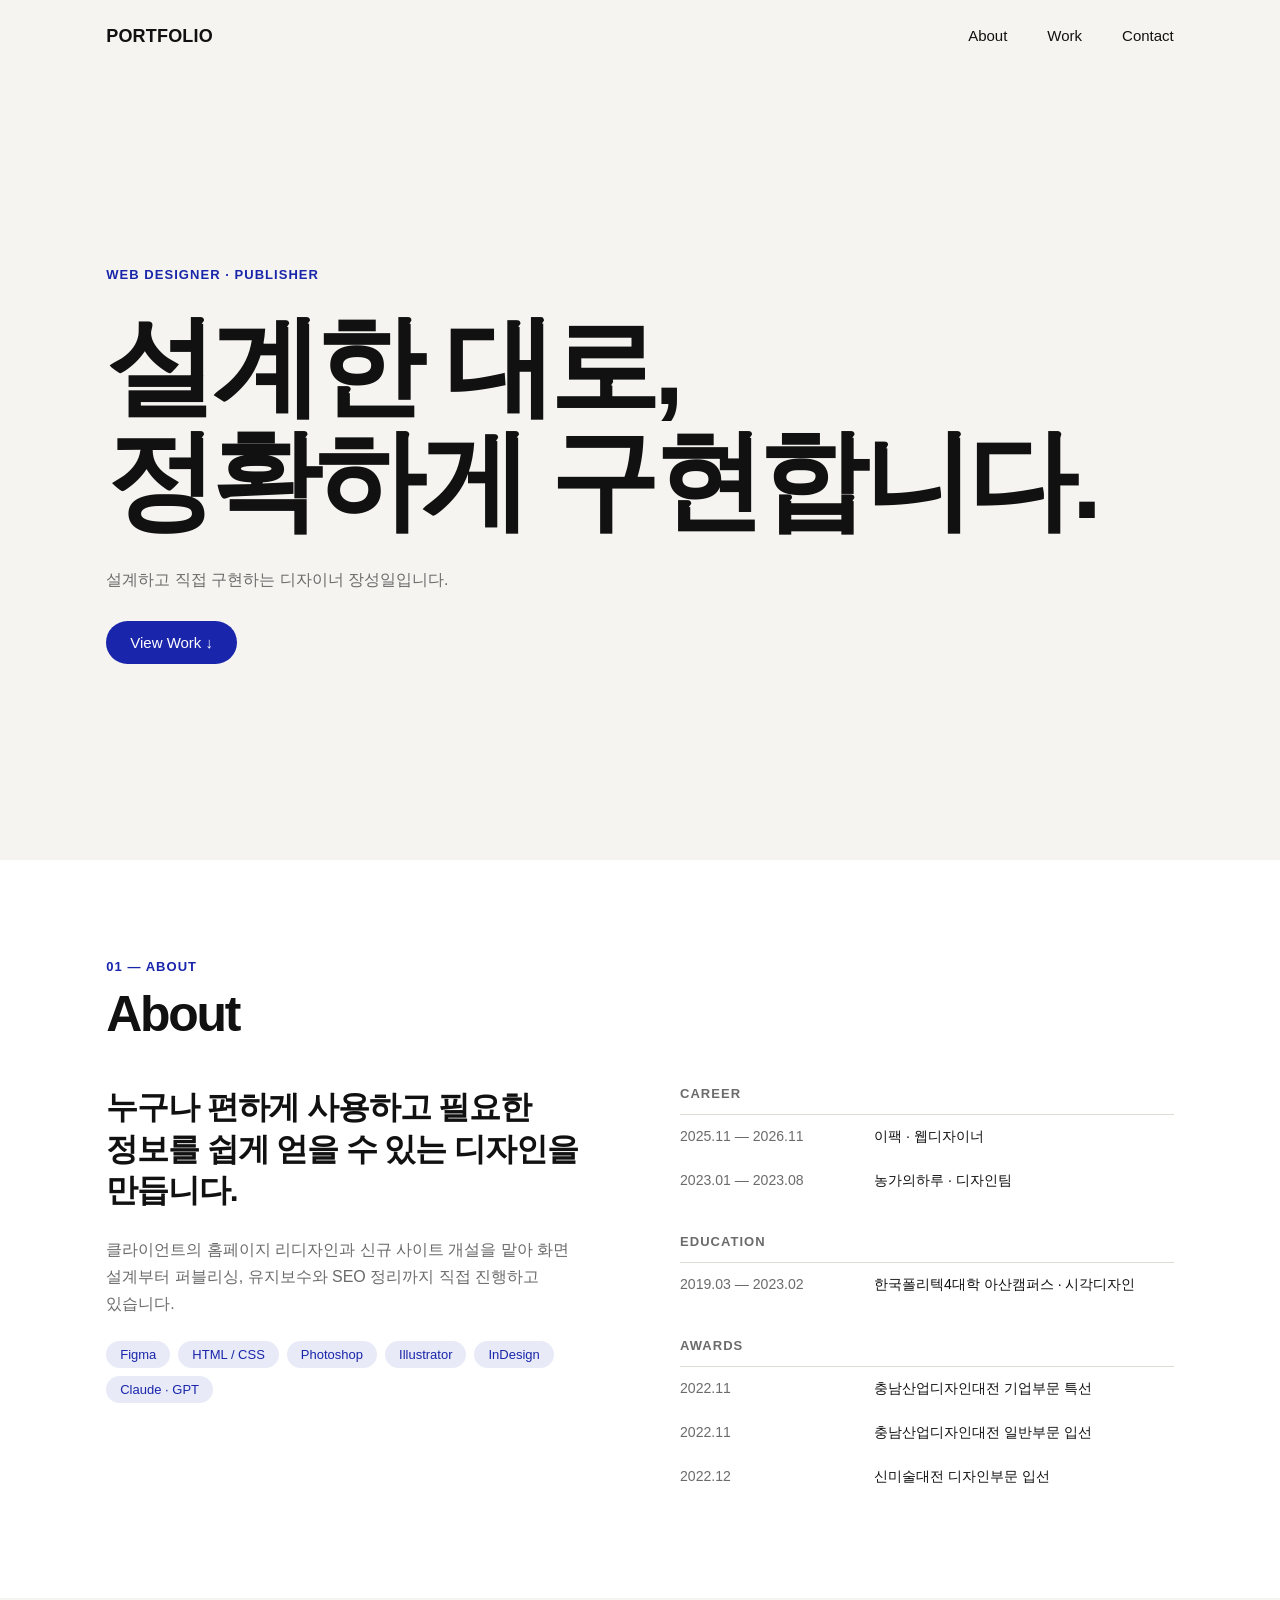
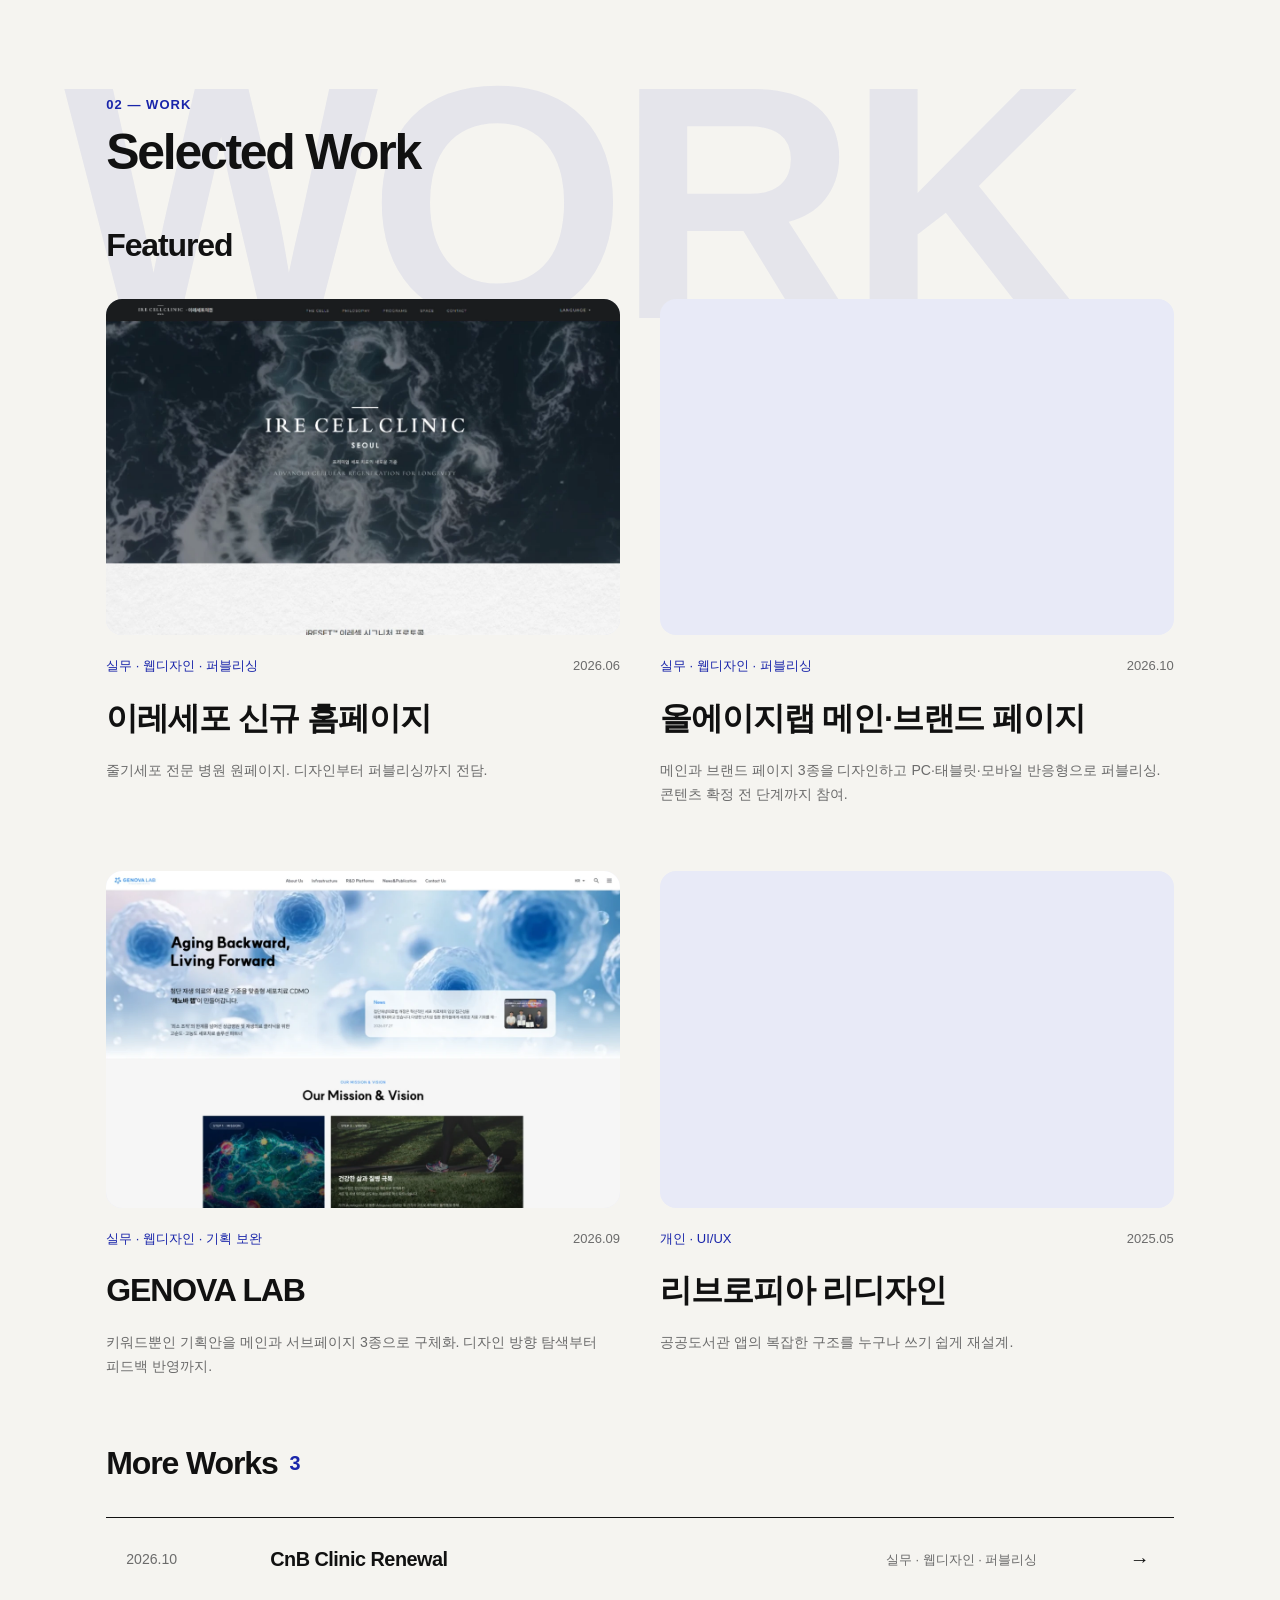
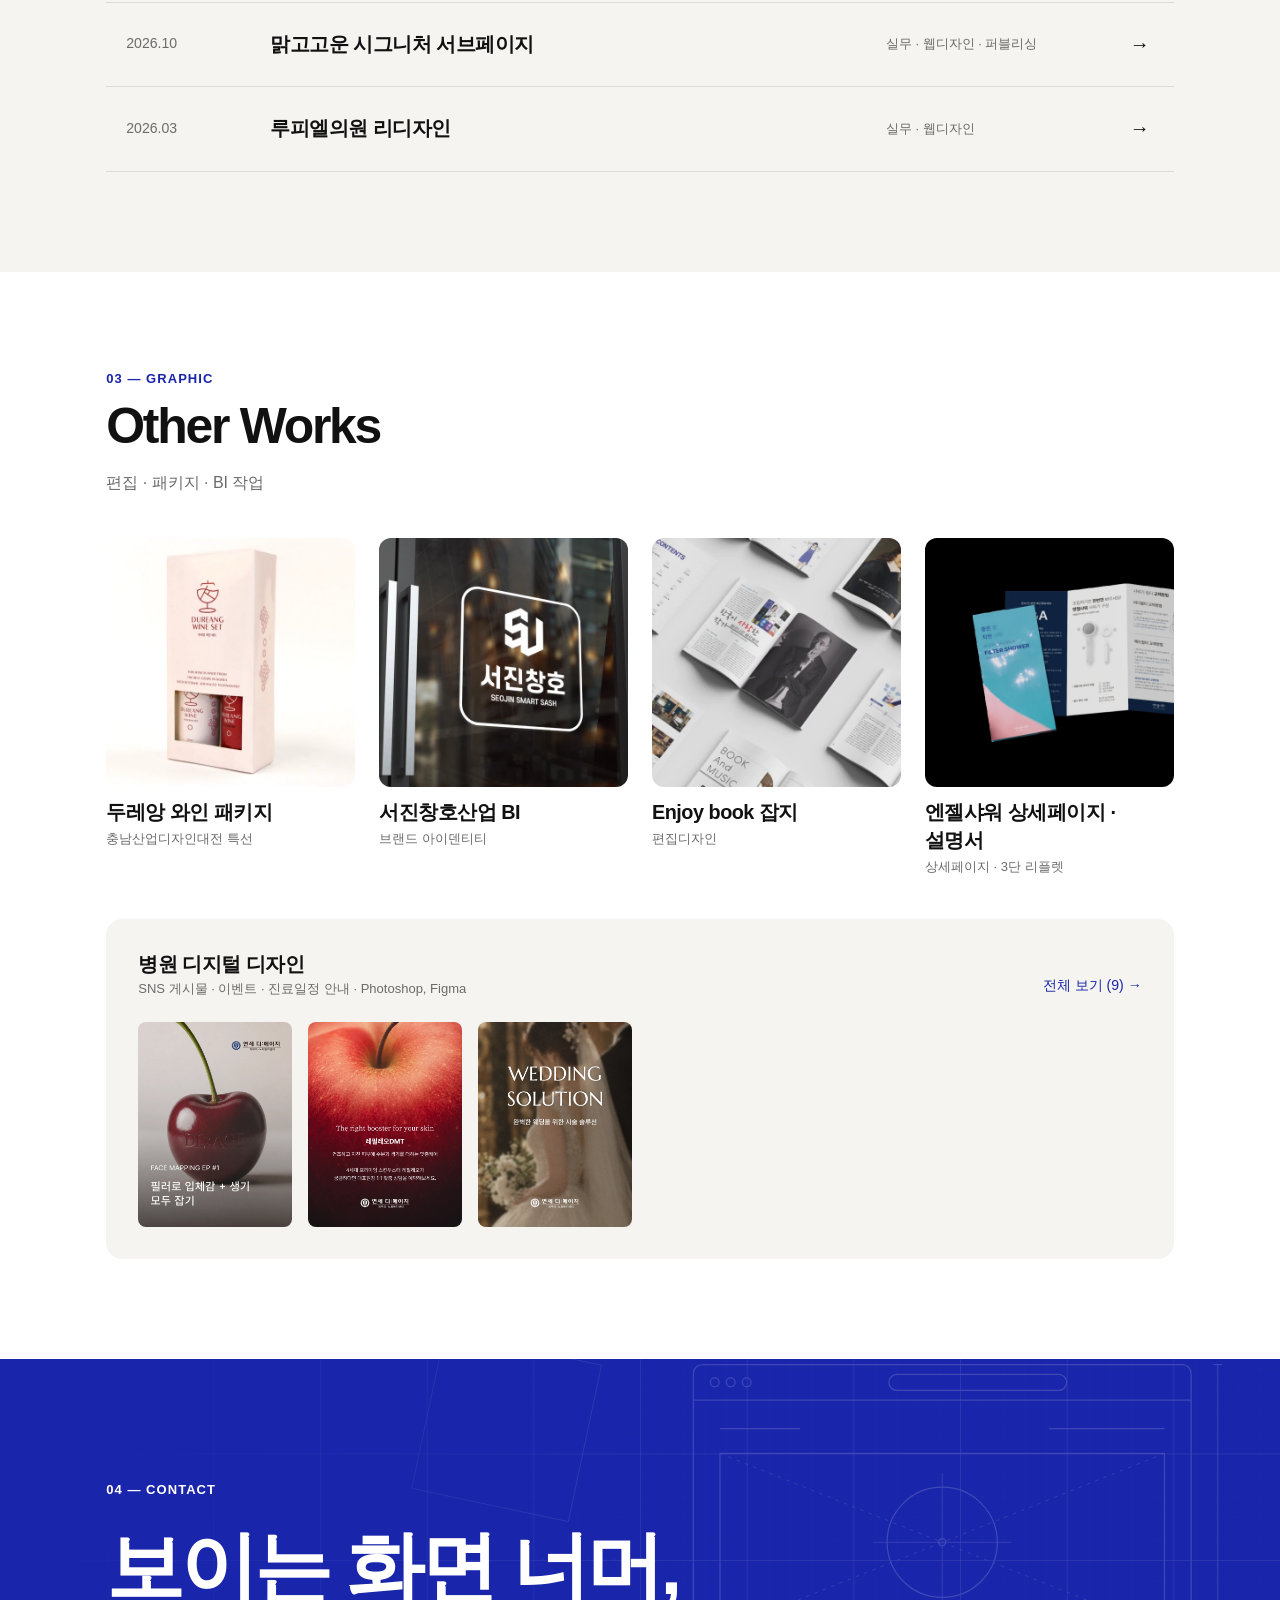
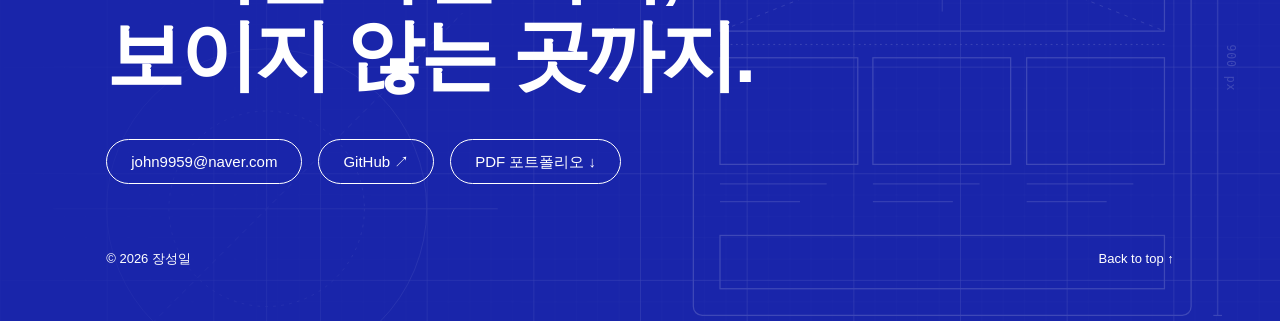
==== commit 5ffdcb92: "루피엘 서브페이지 전체 화면으로 교체, Contact 청사진 배경·문구 변경, 저작권 한글 표기 Co-Authored-By: Claude Opus 5.5 <noreply@anthr" ====
--- a/index.html
+++ b/index.html
@@ -128,14 +128,14 @@
 <section class="contact" id="contact">
   <div class="container">
     <p class="t-eyebrow" data-reveal>04 — CONTACT</p>
-    <h2 class="t-hero" data-reveal>설계부터 구현까지,<br>함께 만들어요.</h2>
+    <h2 class="t-hero" data-reveal>보이는 화면 너머,<br>보이지 않는 곳까지.</h2>
     <div class="contact-links" data-reveal>
       <a class="btn btn--line" href="mailto:john9959@naver.com">john9959@naver.com</a>
       <a class="btn btn--line" href="https://github.com/hass6784" target="_blank" rel="noopener">GitHub ↗</a>
       <a class="btn btn--line" href="pdf/portfolio.pdf" target="_blank" rel="noopener">PDF 포트폴리오 ↓</a>
     </div>
     <footer class="site-footer">
-      <span>© 2026 Jang Seongil</span>
+      <span>© 2026 장성일</span>
       <a href="#" data-top>Back to top ↑</a>
     </footer>
   </div>
--- a/css/common.css
+++ b/css/common.css
@@ -54,15 +54,20 @@
 a { color: inherit; text-decoration: none; }
 button { font: inherit; color: inherit; background: none; border: 0; padding: 0; cursor: pointer; }
 h1, h2, h3, h4, p, ul, ol, dl, dd, figure { margin: 0; padding: 0; }
+h1, h2, h3, h4, strong, b { font-weight: 600; }
 ul, ol { list-style: none; }
 :focus-visible { outline: 2px solid var(--color-primary); outline-offset: 3px; border-radius: 4px; }
+/* 드래그(텍스트 선택) 시 메인 컬러 배경 */
+::selection { background: var(--color-primary); color: #fff; }
+.contact ::selection, .result-blue ::selection, .step.is-key ::selection,
+.compare-col li.is-mine::selection, .btn--primary::selection { background: #fff; color: var(--color-primary); }
 .sr-only { position: absolute; width: 1px; height: 1px; overflow: hidden; clip: rect(0 0 0 0); white-space: nowrap; }
 
 /* ---------- Typography ---------- */
-.t-hero { font-size: var(--fs-hero); font-weight: 800; line-height: 1.1; letter-spacing: -0.02em; }
-.t-h1   { font-size: var(--fs-h1); font-weight: 700; line-height: 1.2; letter-spacing: -0.02em; }
-.t-h2   { font-size: var(--fs-h2); font-weight: 700; line-height: 1.3; letter-spacing: -0.01em; }
-.t-h3   { font-size: var(--fs-h3); font-weight: 600; line-height: 1.4; }
+.t-hero { font-size: var(--fs-hero); font-weight: 600; line-height: 1.12; letter-spacing: -0.05em; }
+.t-h1   { font-size: var(--fs-h1); font-weight: 600; line-height: 1.2; letter-spacing: -0.045em; }
+.t-h2   { font-size: var(--fs-h2); font-weight: 600; line-height: 1.3; letter-spacing: -0.035em; }
+.t-h3   { font-size: var(--fs-h3); font-weight: 600; line-height: 1.4; letter-spacing: -0.025em; }
 .t-body-l { font-size: var(--fs-body-l); line-height: 1.7; }
 .t-caption { font-size: var(--fs-caption); line-height: 1.5; }
 .t-eyebrow { font-size: var(--fs-caption); font-weight: 600; letter-spacing: 0.08em; line-height: 1; text-transform: uppercase; color: var(--color-primary); }
@@ -137,7 +142,10 @@
 [data-reveal].is-in { opacity: 1; transform: none; }
 
 /* ---------- Footer / Contact ---------- */
-.contact { background: var(--color-primary); color: #fff; padding: clamp(88px, 9.7vw, 140px) 0 clamp(40px, 4vw, 56px); }
+.contact { background: var(--color-primary); color: #fff; padding: clamp(88px, 9.7vw, 140px) 0 clamp(40px, 4vw, 56px); position: relative; overflow: hidden; isolation: isolate; }
+.contact::before { content: ""; position: absolute; inset: 0; z-index: -1; pointer-events: none;
+  background: url("../img/blueprint.svg") right center / cover no-repeat; opacity: .16;
+  -webkit-mask-image: linear-gradient(100deg, transparent 0%, #000 55%); mask-image: linear-gradient(100deg, transparent 0%, #000 55%); }
 .contact .t-eyebrow { color: #fff; }
 .contact h2 { margin: 28px 0 40px; }
 .contact-links { display: flex; flex-wrap: wrap; gap: 16px; }
--- a/css/home.css
+++ b/css/home.css
@@ -103,3 +103,6 @@
   .digital-strip button:nth-child(n+7) { display: block; }
   .lb-prev, .lb-next { display: none; }
 }
+
+/* 메인 타이틀 — 레퍼런스(moodnight) 기준 크기 · 행간 */
+.hero .t-hero { font-size: clamp(44px, 8.6vw, 138px); line-height: 1.04; letter-spacing: -0.05em; }
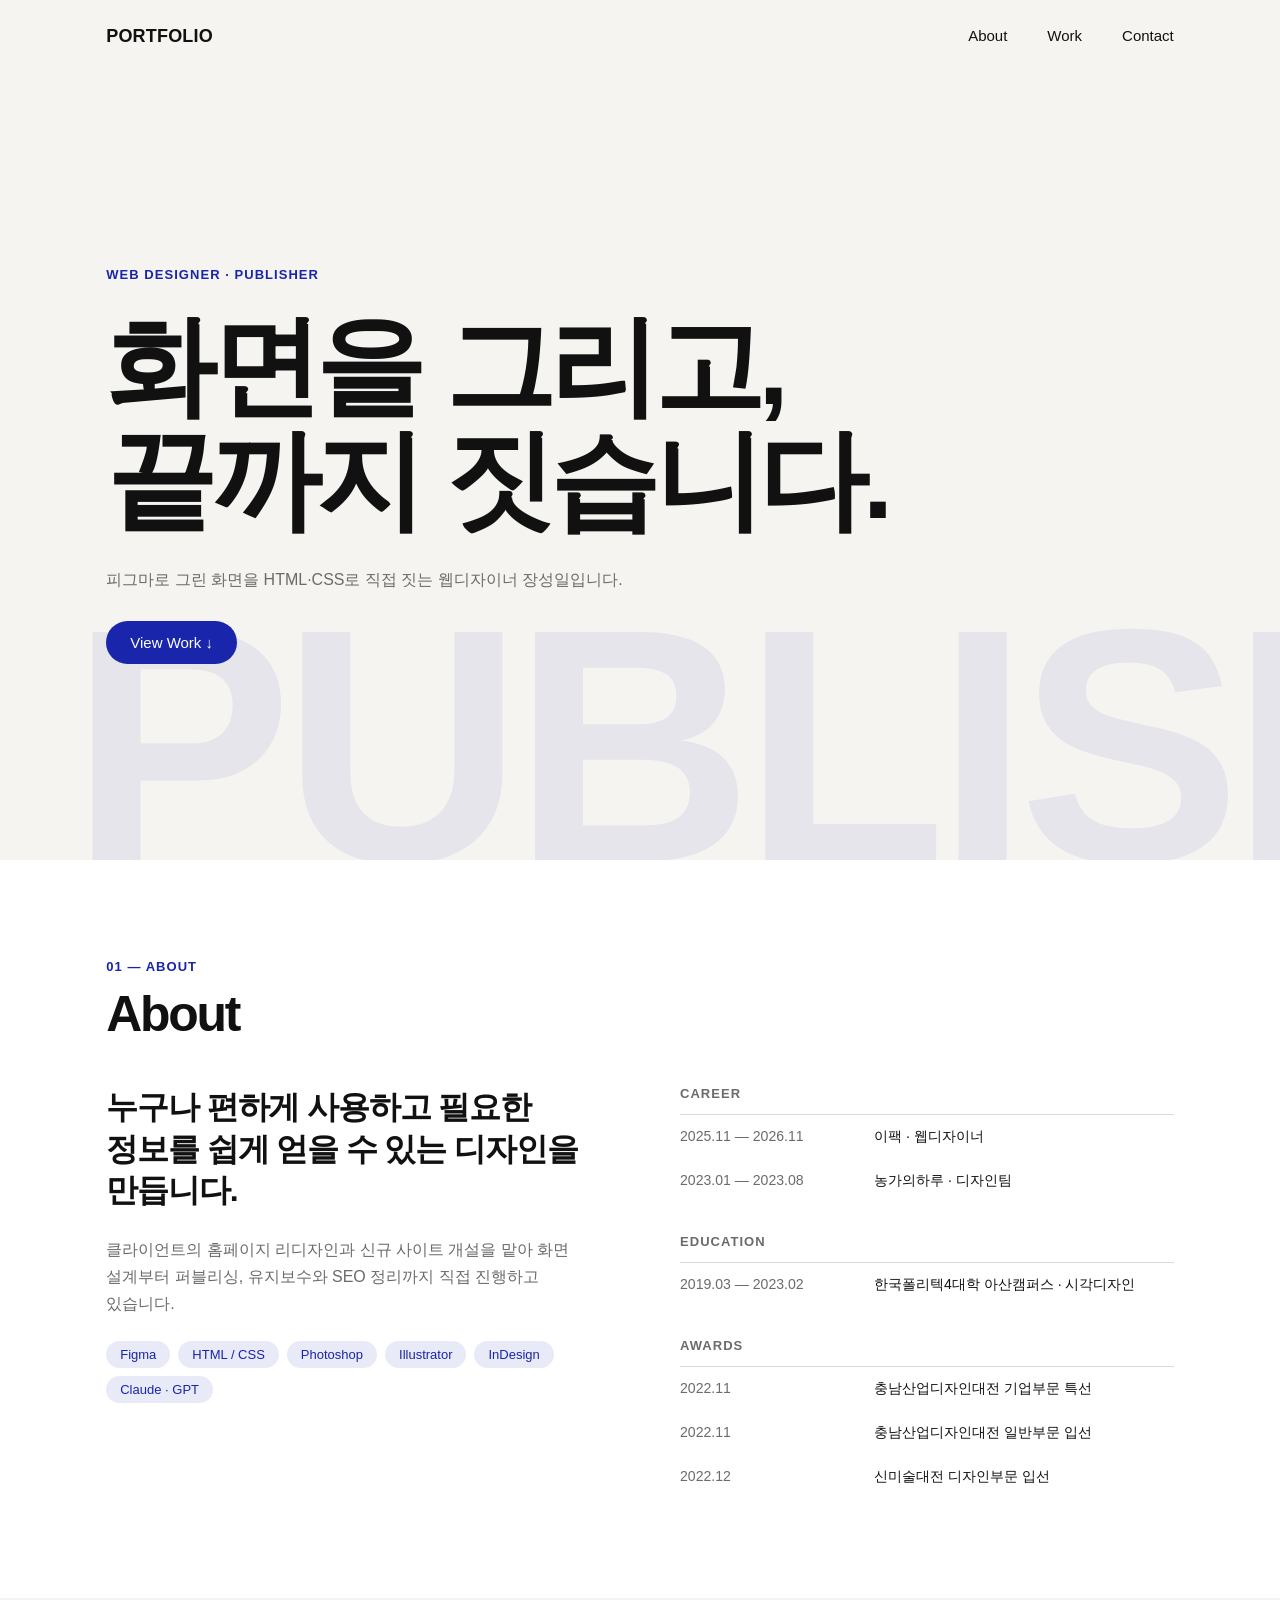
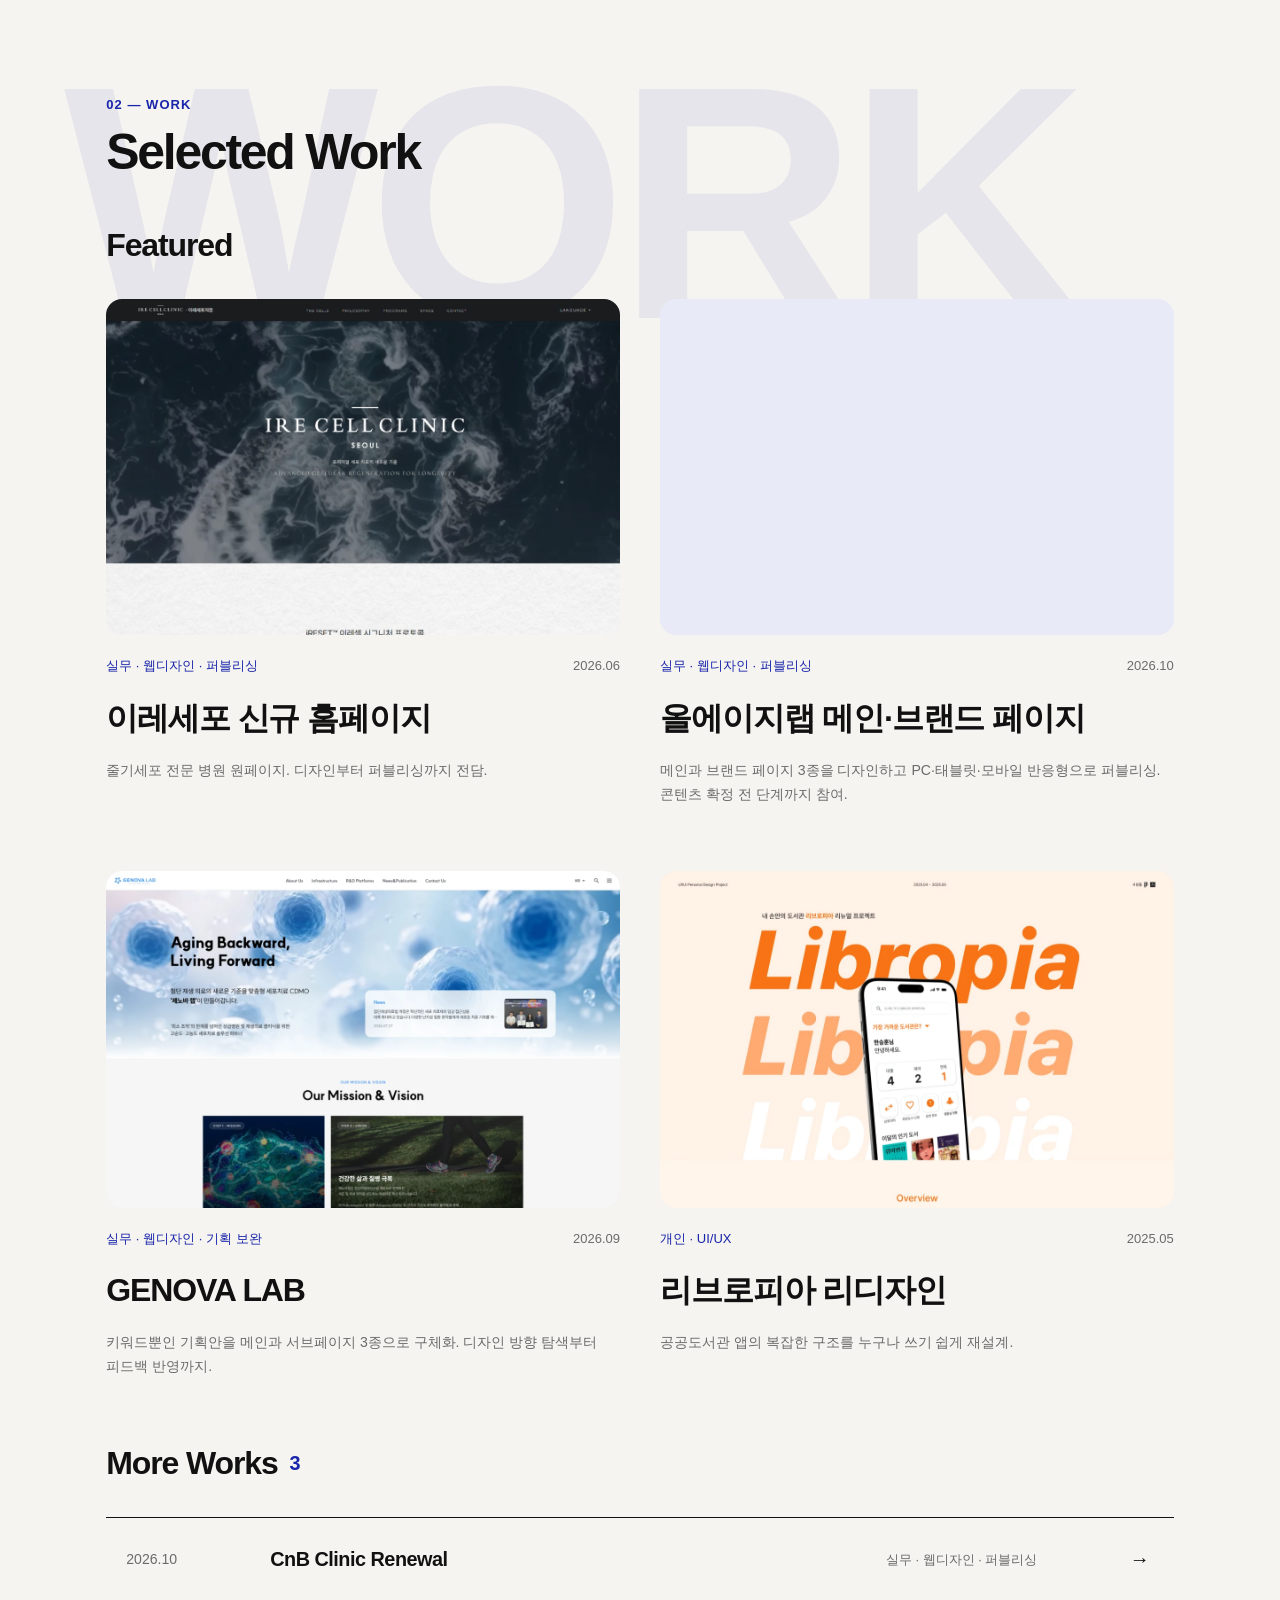
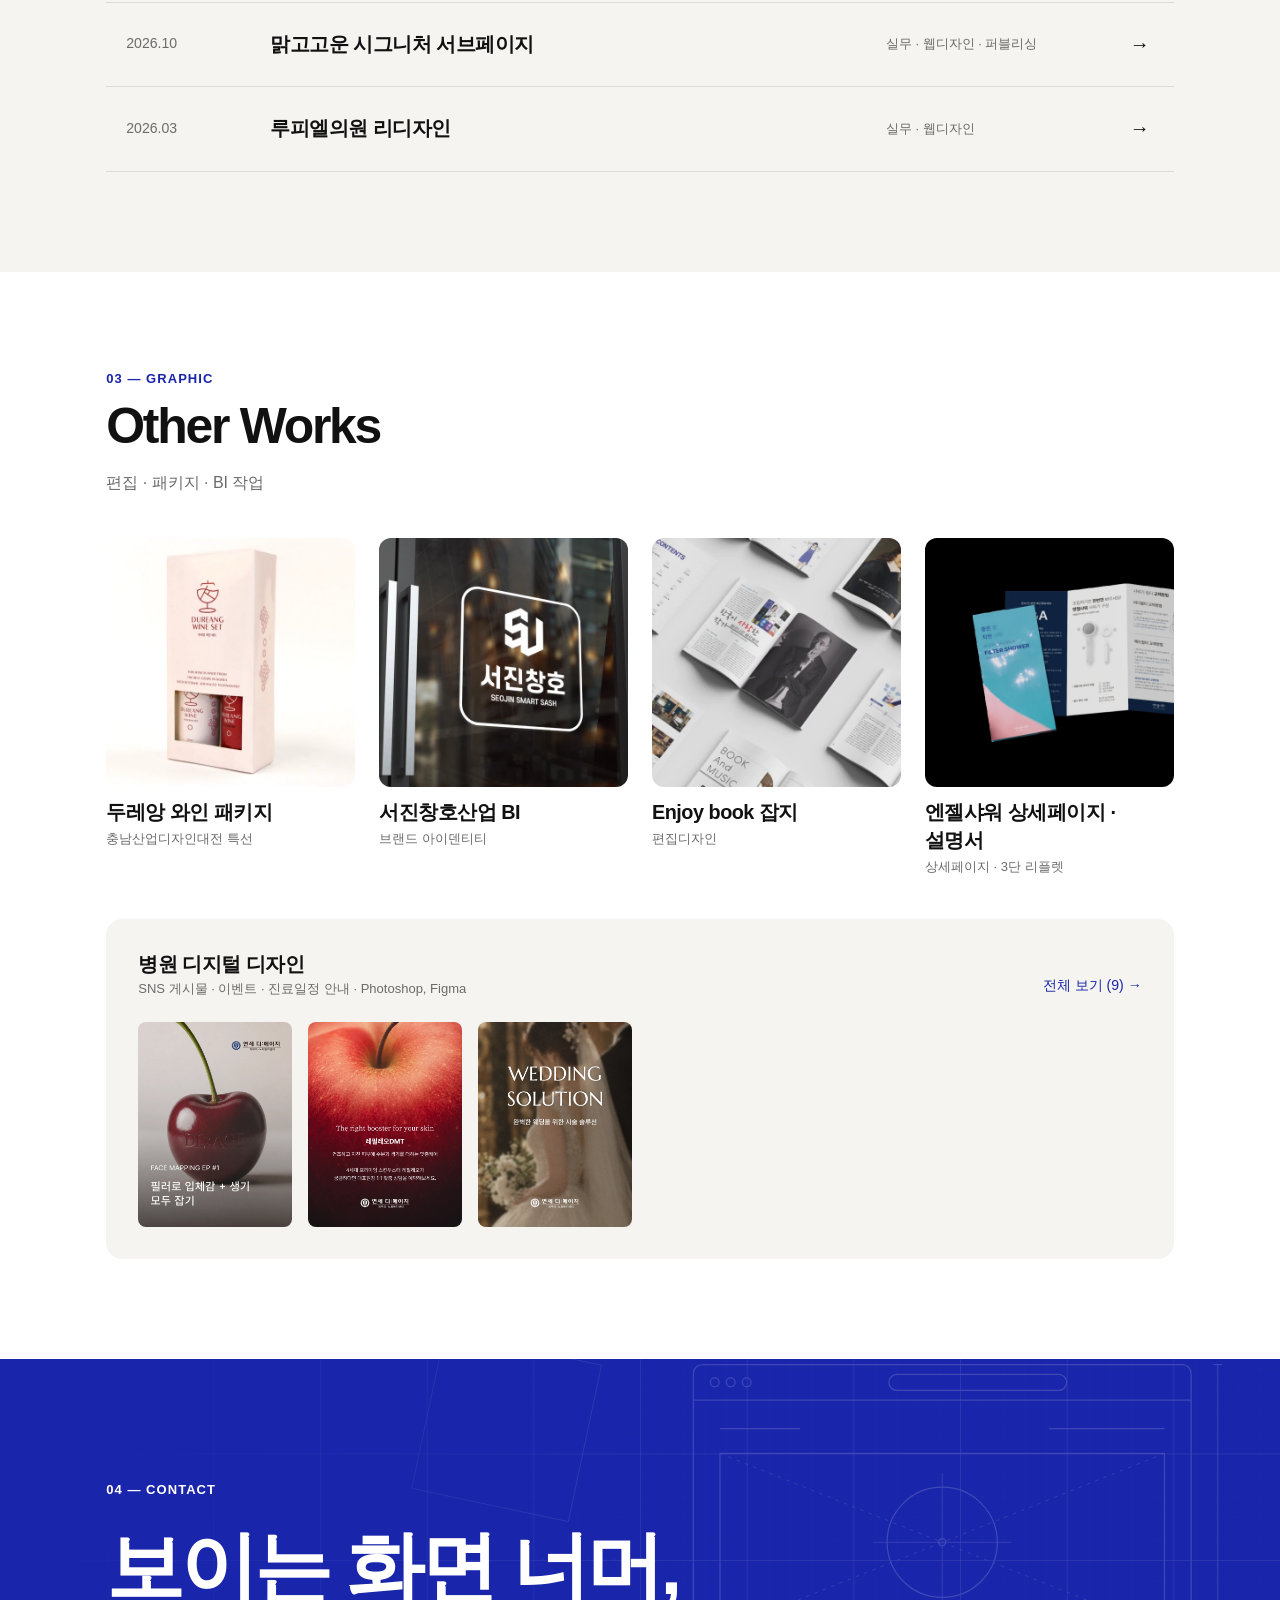
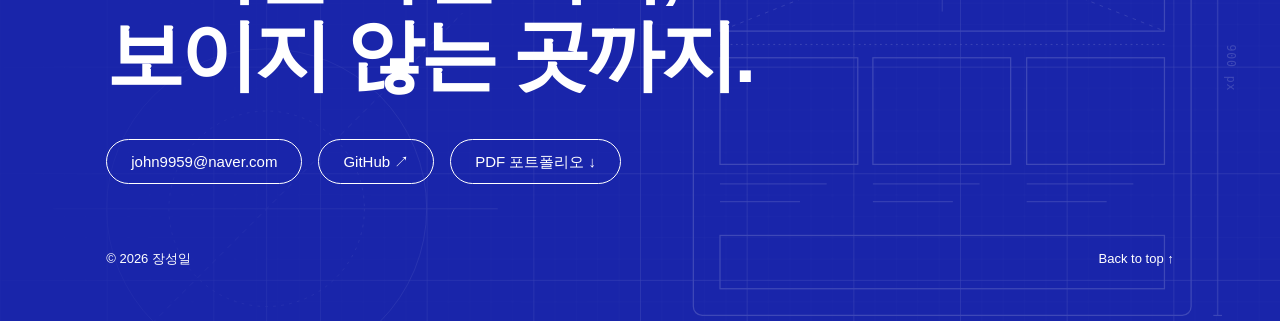
==== commit 9b8100b1: "메인 타이틀·소개 문구 변경: 화면을 그리고, 끝까지 짓습니다. Co-Authored-By: Claude Opus 5.5 <noreply@anthropic.com> Claude-S" ====
--- a/index.html
+++ b/index.html
@@ -4,10 +4,10 @@
 <meta charset="UTF-8">
 <meta name="viewport" content="width=device-width, initial-scale=1">
 <title>장성일 — 웹디자이너 · 퍼블리셔 포트폴리오</title>
-<meta name="description" content="설계한 대로, 정확하게 구현합니다. 피그마로 설계하고 HTML/CSS로 직접 구현하는 웹디자이너 장성일의 포트폴리오입니다.">
+<meta name="description" content="화면을 그리고, 끝까지 짓습니다. 피그마로 설계하고 HTML/CSS로 직접 구현하는 웹디자이너 장성일의 포트폴리오입니다.">
 <meta property="og:type" content="website">
 <meta property="og:title" content="장성일 — 웹디자이너 · 퍼블리셔 포트폴리오">
-<meta property="og:description" content="설계한 대로, 정확하게 구현합니다. 피그마로 설계하고 HTML/CSS로 직접 구현하는 웹디자이너 장성일의 포트폴리오입니다.">
+<meta property="og:description" content="화면을 그리고, 끝까지 짓습니다. 피그마로 설계하고 HTML/CSS로 직접 구현하는 웹디자이너 장성일의 포트폴리오입니다.">
 <meta property="og:image" content="https://hass6784.github.io/img/home/featured-irecell.webp">
 <meta name="theme-color" content="#F5F4F0">
 <link rel="icon" href="img/favicon.svg" type="image/svg+xml">
@@ -31,8 +31,8 @@
   <div class="container">
     <div class="hero-copy">
       <p class="t-eyebrow" data-reveal>WEB DESIGNER · PUBLISHER</p>
-      <h1 class="t-hero" data-reveal style="--delay:.08s">설계한 대로,<br>정확하게 <br class="m-br">구현합니다.</h1>
-      <p class="t-body-l t-sub" data-reveal style="--delay:.16s">설계하고 직접 구현하는 디자이너 장성일입니다.</p>
+      <h1 class="t-hero" data-reveal style="--delay:.08s">화면을 그리고,<br>끝까지 짓습니다.</h1>
+      <p class="t-body-l t-sub" data-reveal style="--delay:.16s">피그마로 그린 화면을 HTML·CSS로 직접 짓는 웹디자이너 장성일입니다.</p>
       <a class="btn btn--primary" href="#work" data-reveal style="--delay:.24s">View Work ↓</a>
     </div>
   </div>
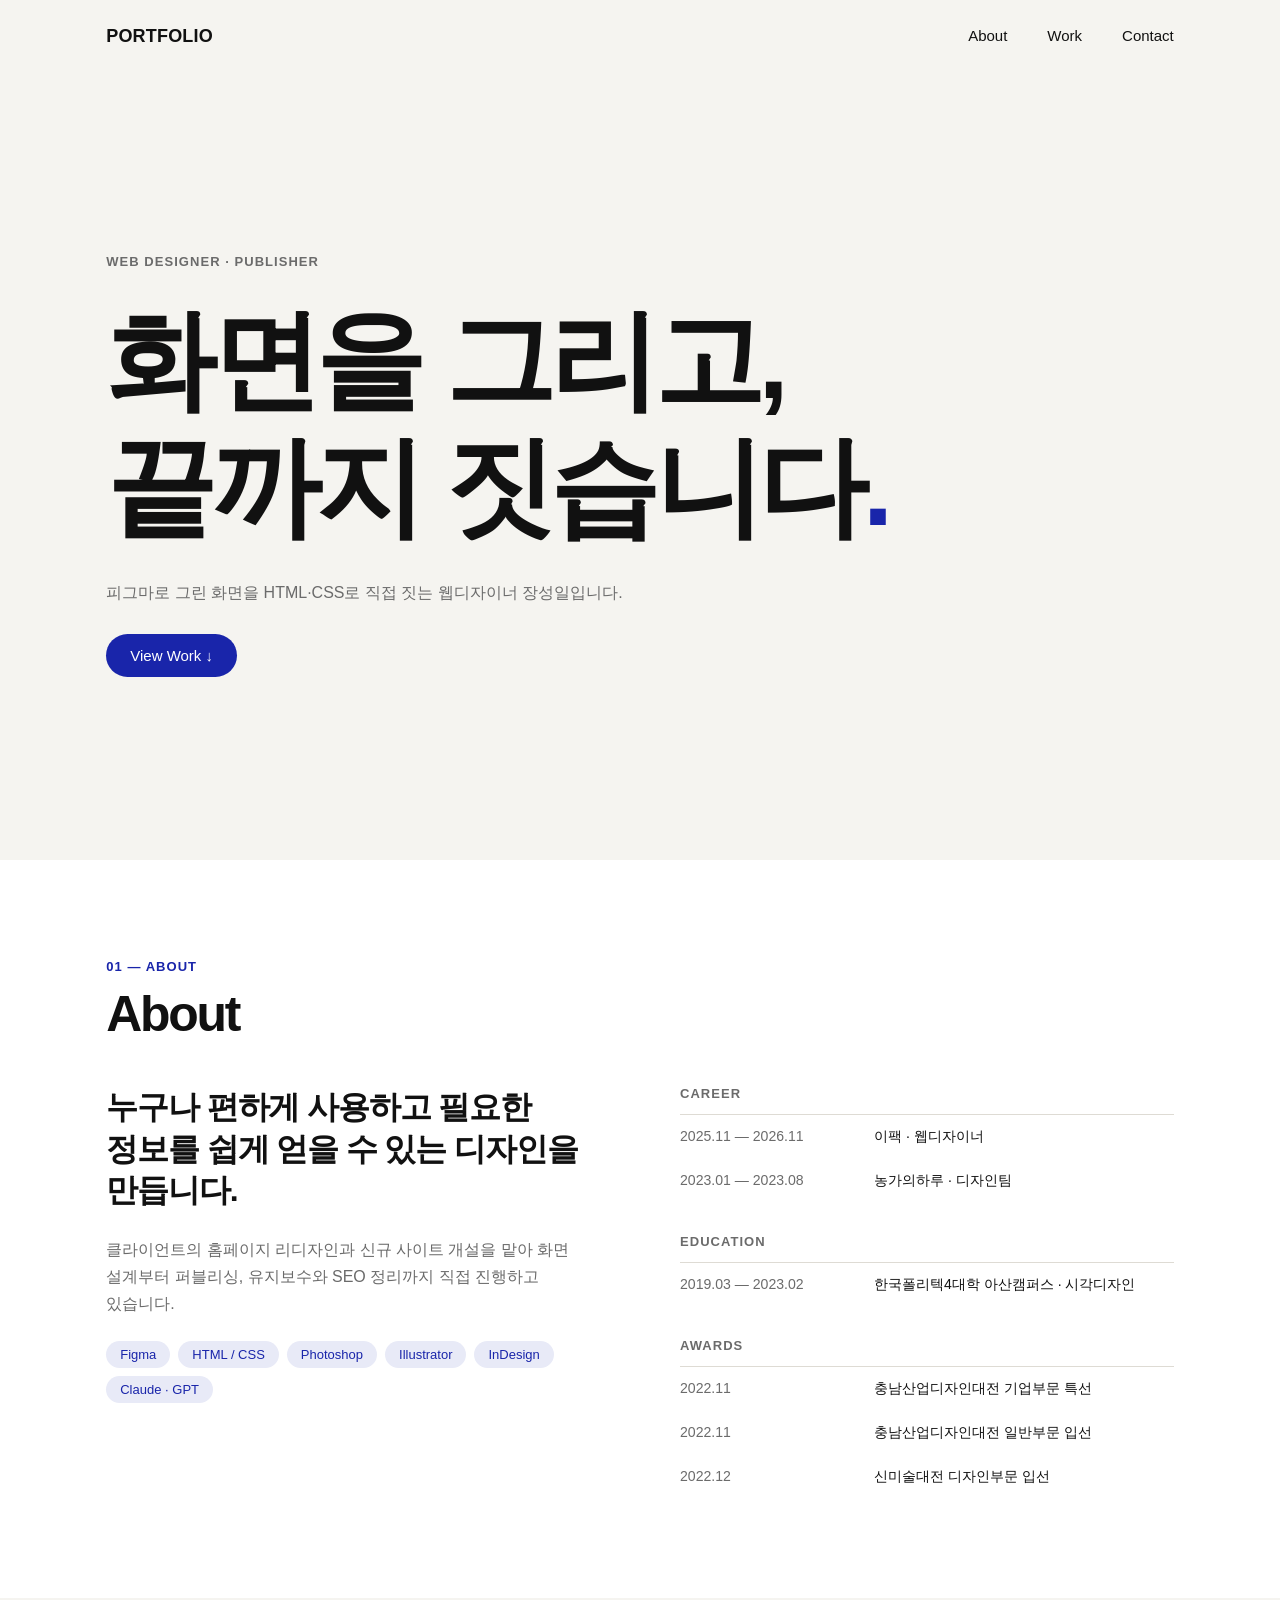
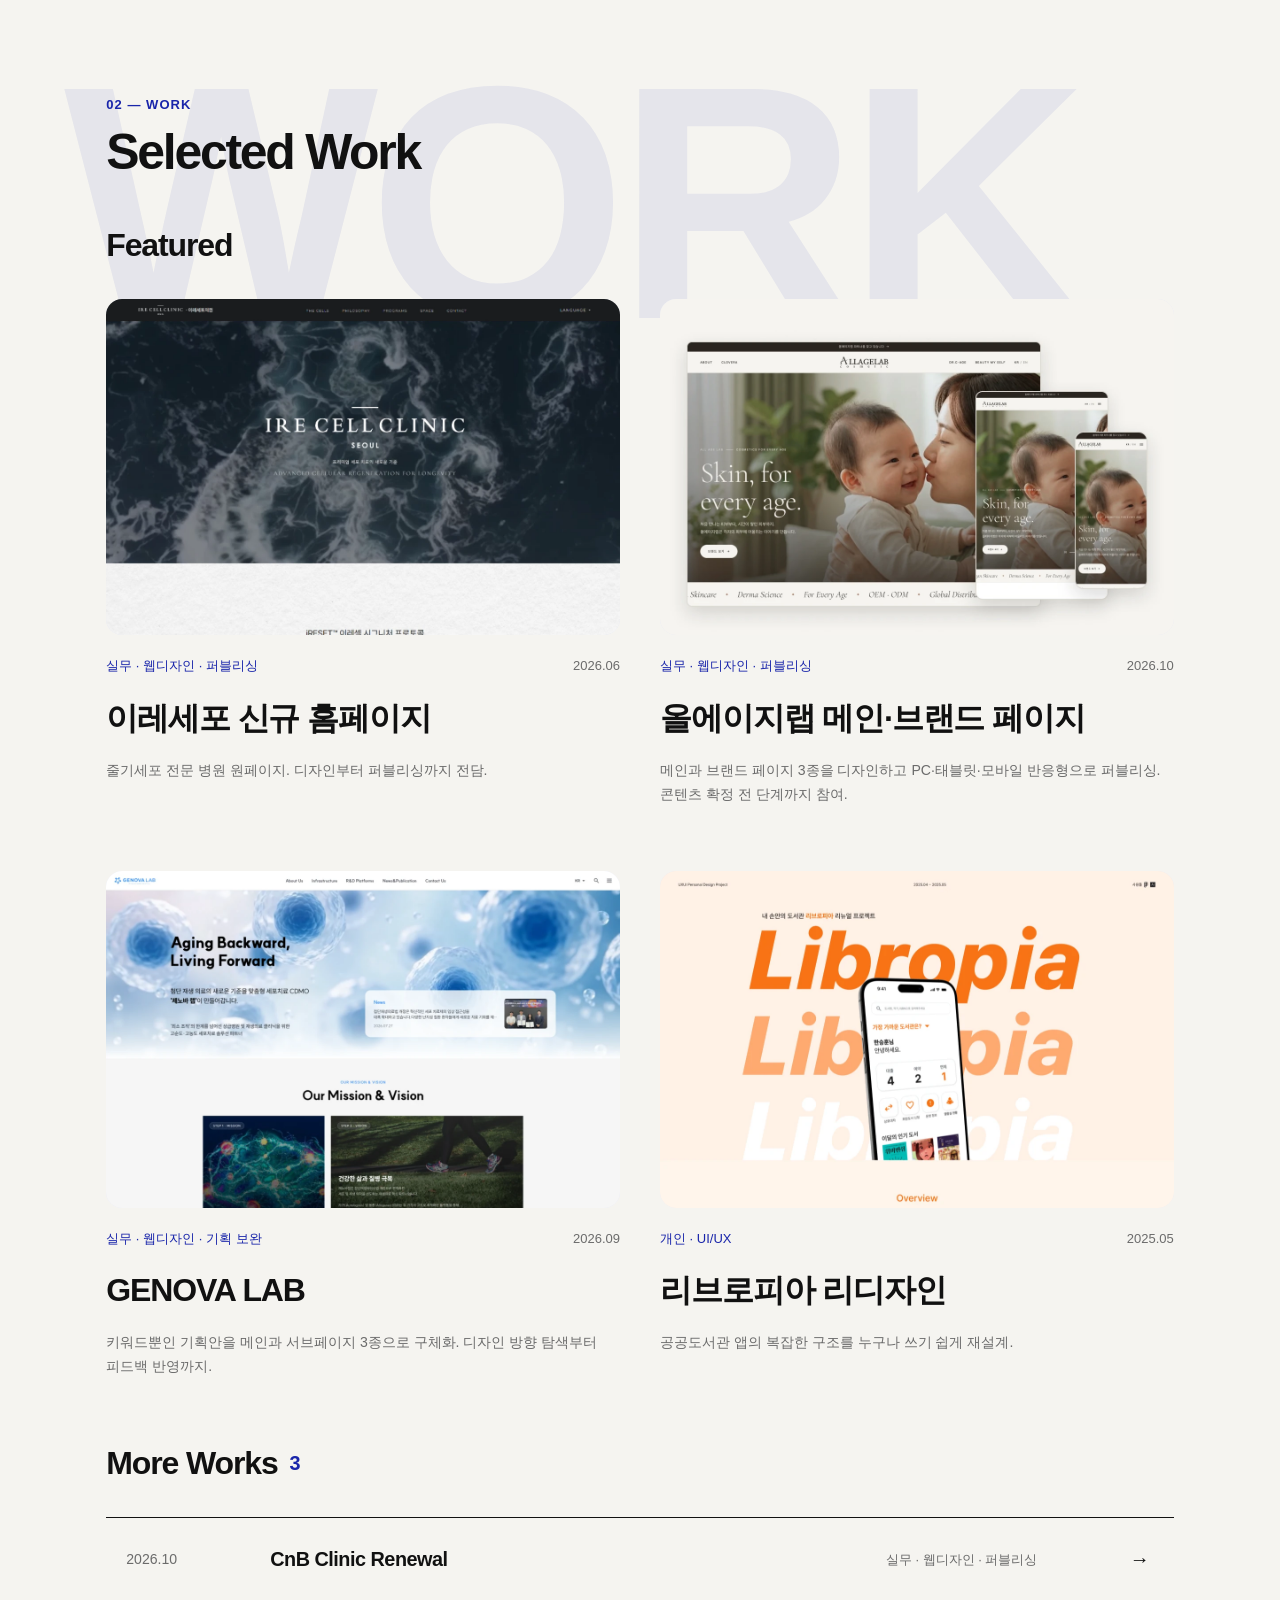
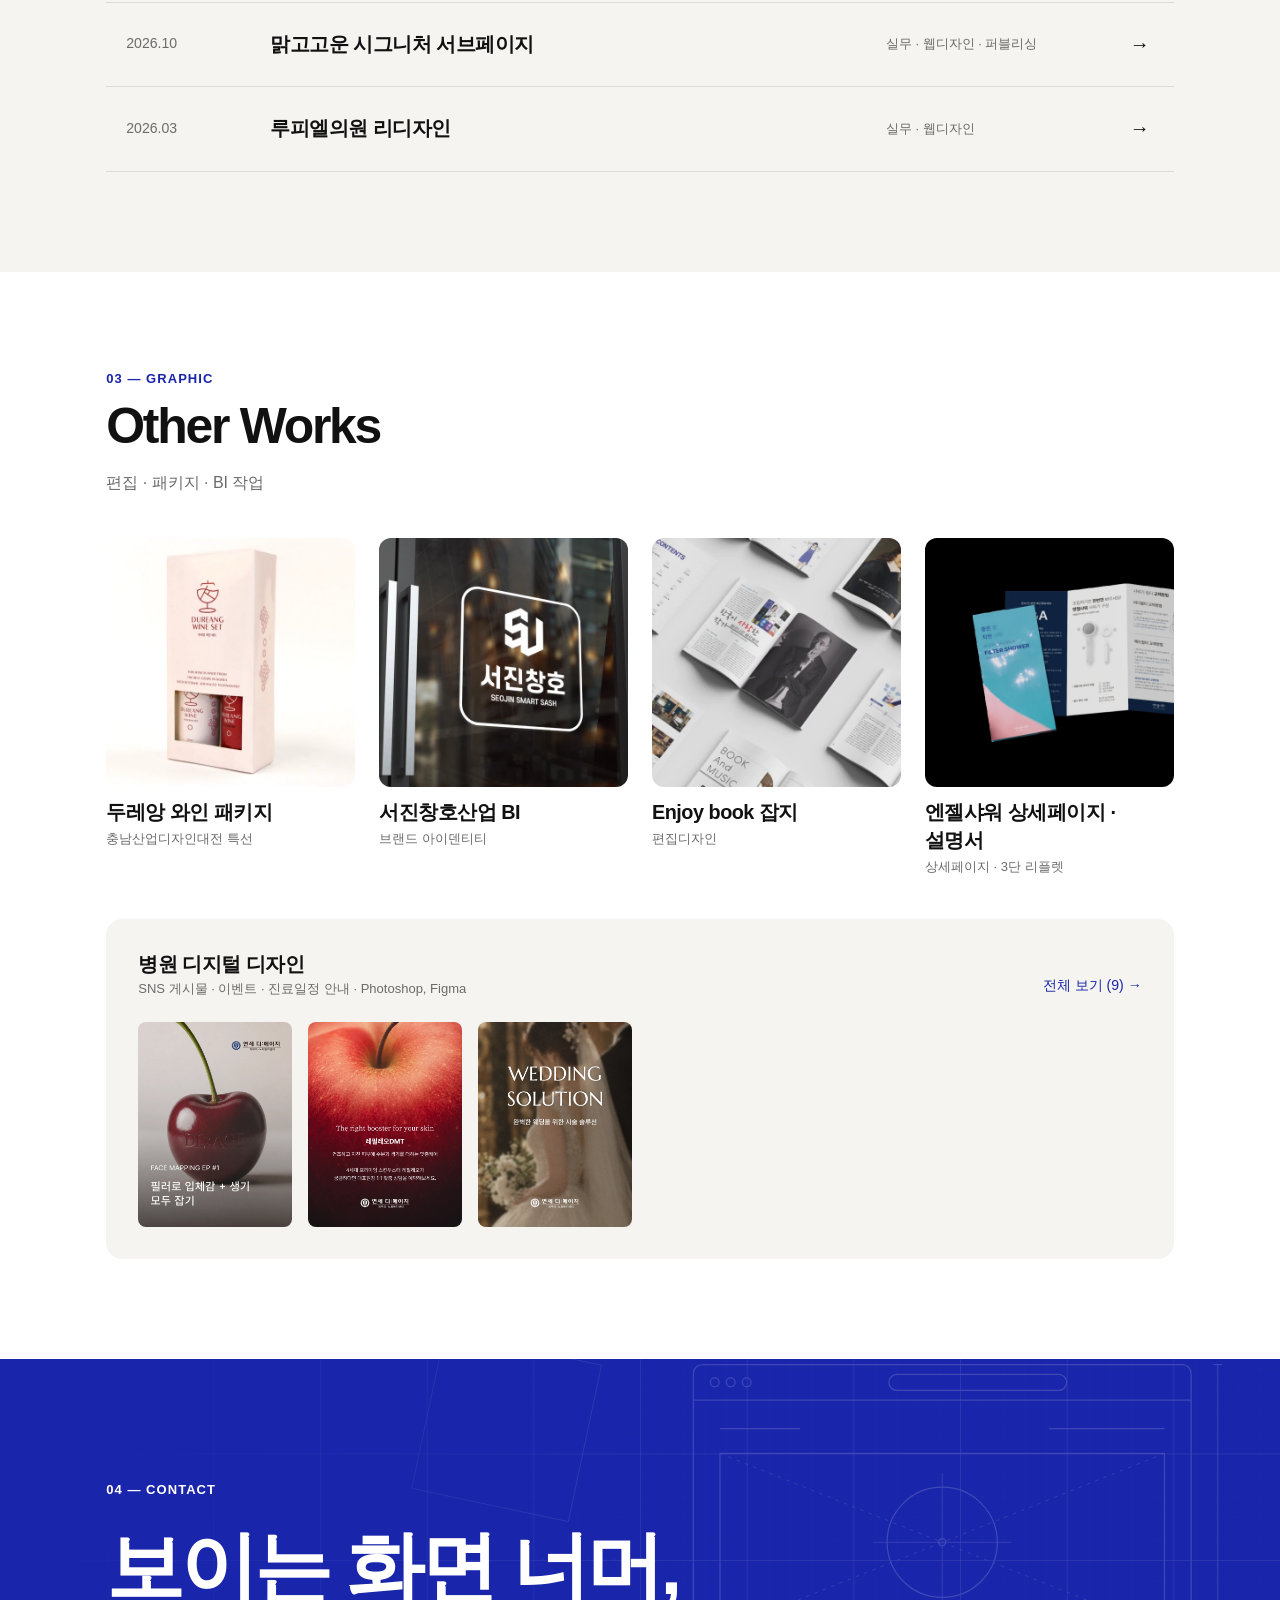
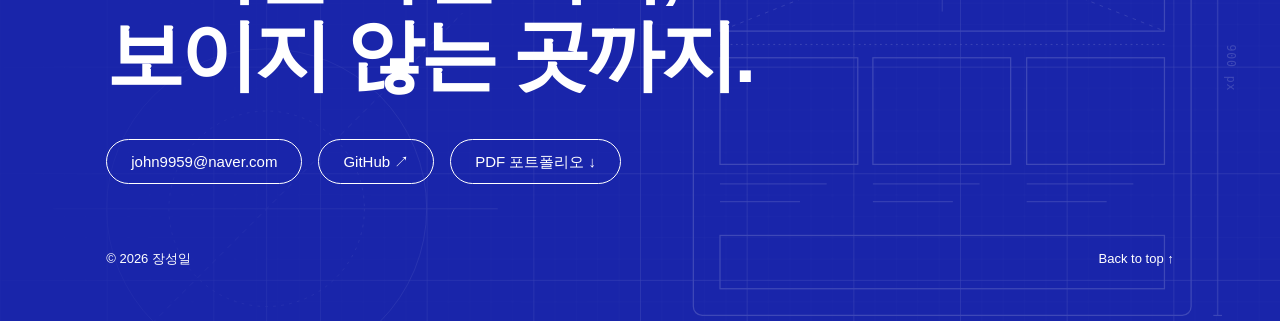
==== commit 927176b3: "메인 타이틀 마침표만 메인 블루로 포인트 Co-Authored-By: Claude Opus 5.5 <noreply@anthropic.com> Claude-Session: https" ====
--- a/index.html
+++ b/index.html
@@ -31,7 +31,7 @@
   <div class="container">
     <div class="hero-copy">
       <p class="t-eyebrow" data-reveal>WEB DESIGNER · PUBLISHER</p>
-      <h1 class="t-hero" data-reveal style="--delay:.08s">화면을 그리고,<br>끝까지 짓습니다.</h1>
+      <h1 class="t-hero" data-reveal style="--delay:.08s">화면을 그리고,<br>끝까지 짓습니다<span class="dot">.</span></h1>
       <p class="t-body-l t-sub" data-reveal style="--delay:.16s">피그마로 그린 화면을 HTML·CSS로 직접 짓는 웹디자이너 장성일입니다.</p>
       <a class="btn btn--primary" href="#work" data-reveal style="--delay:.24s">View Work ↓</a>
     </div>
--- a/css/home.css
+++ b/css/home.css
@@ -105,4 +105,6 @@
 }
 
 /* 메인 타이틀 — 레퍼런스(moodnight) 기준 크기 · 행간 */
-.hero .t-hero { font-size: clamp(44px, 8.6vw, 138px); line-height: 1.04; letter-spacing: -0.05em; }
+.hero .t-hero { font-size: clamp(44px, 8.6vw, 138px); line-height: 1.16; letter-spacing: -0.05em; }
+.hero .t-eyebrow { color: var(--color-text-sub); }
+.hero .t-hero .dot { color: var(--color-primary); }
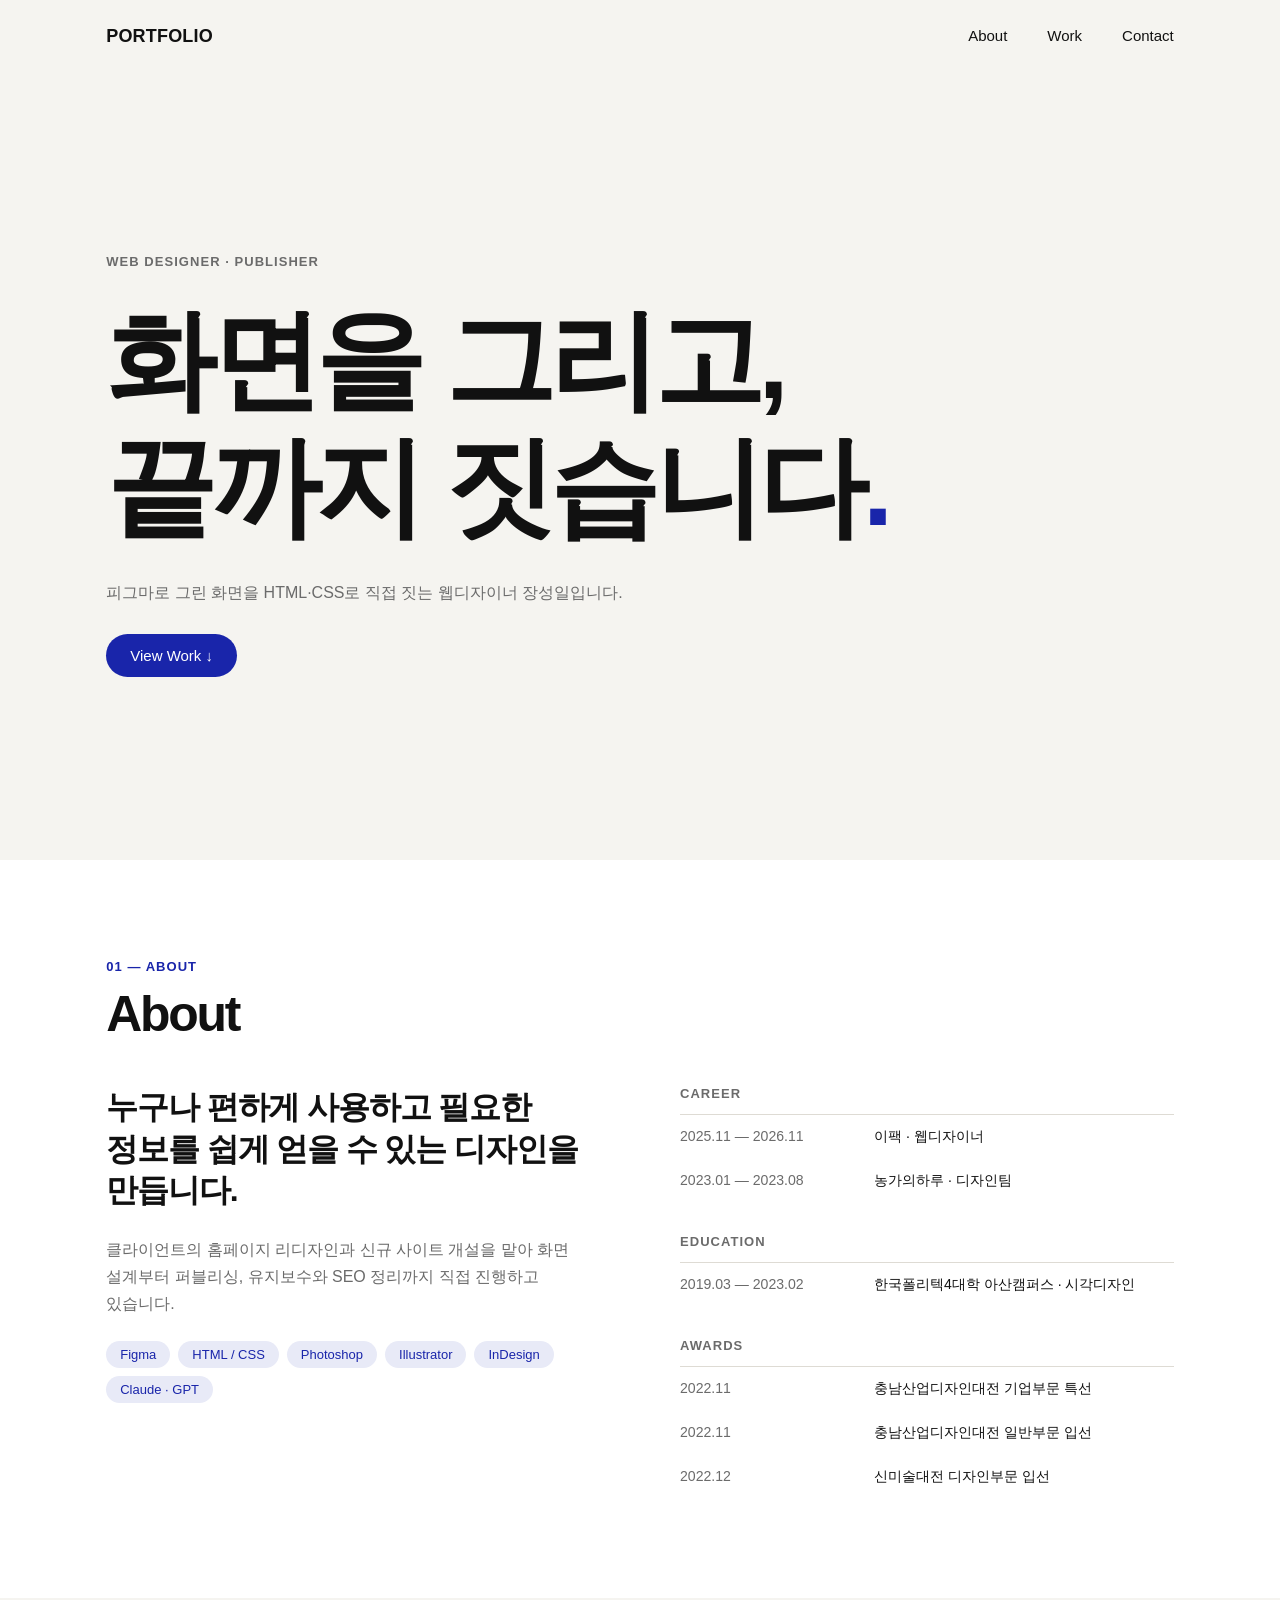
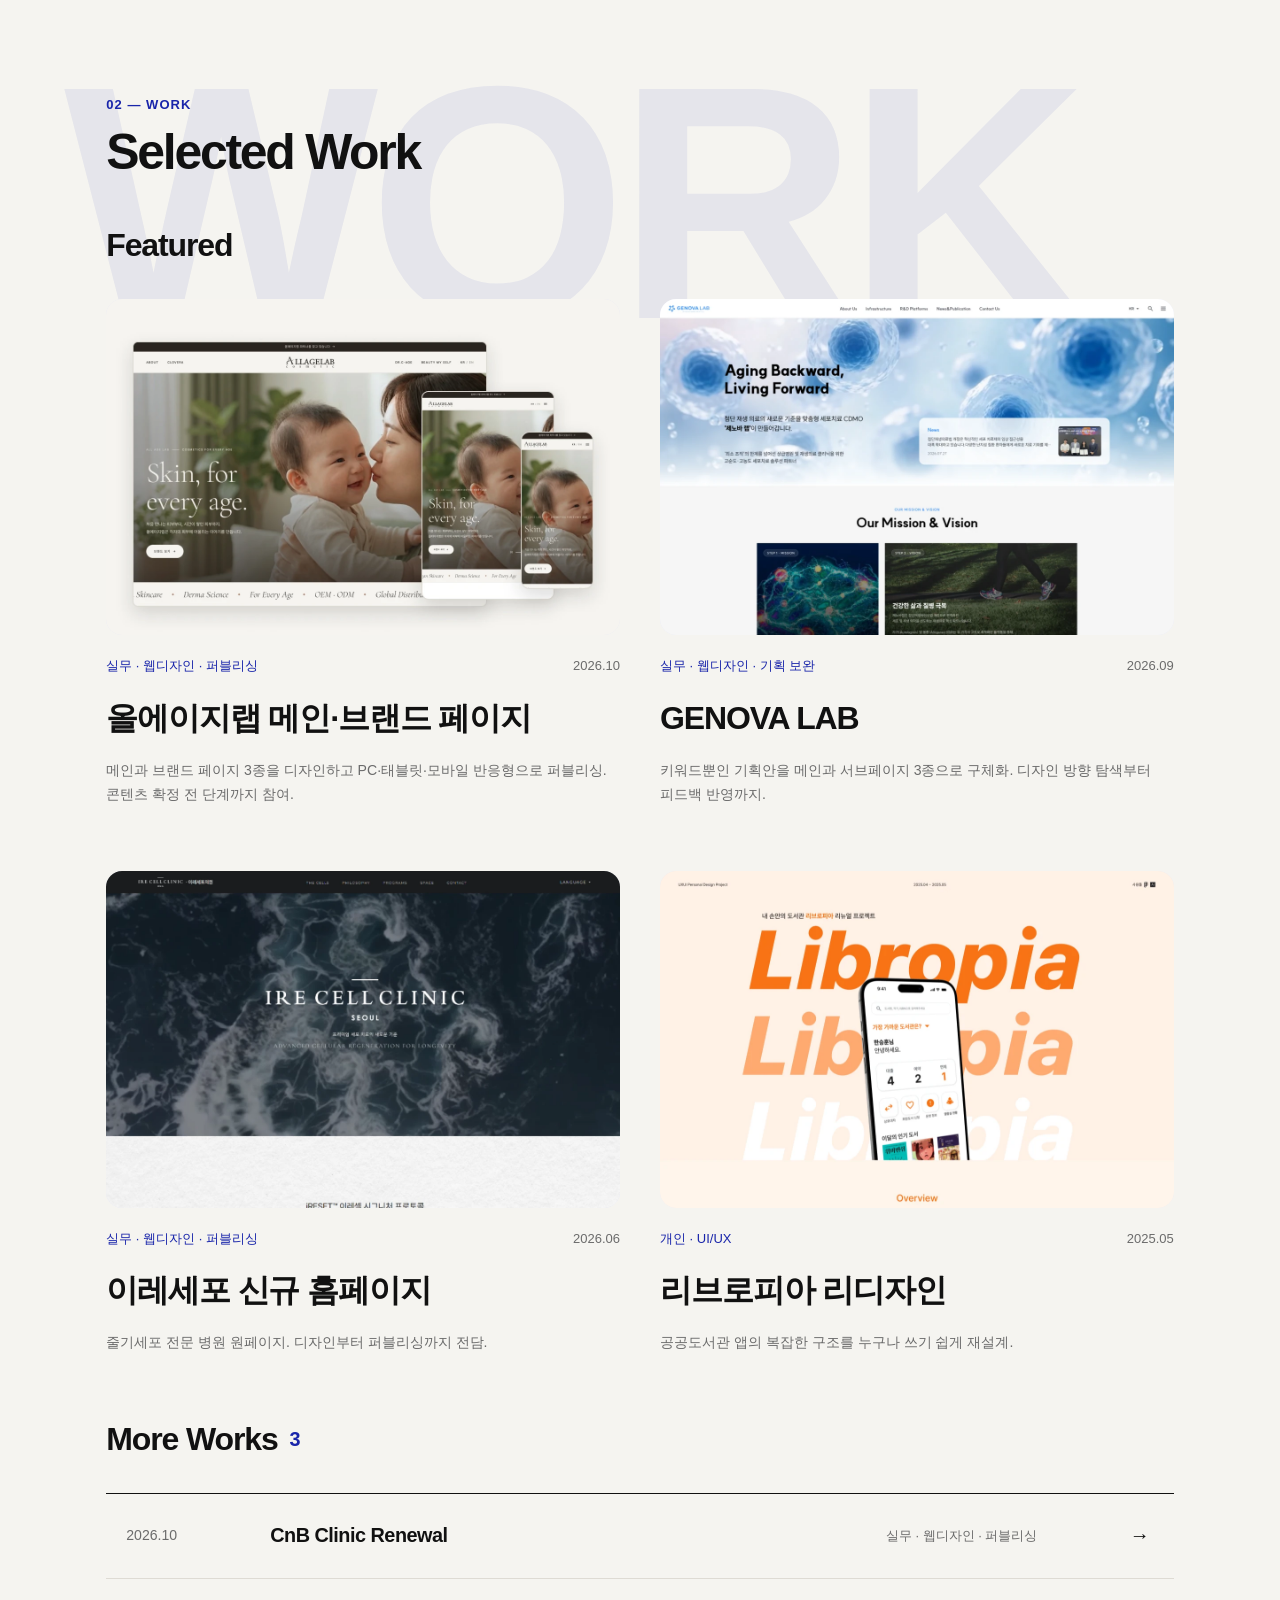
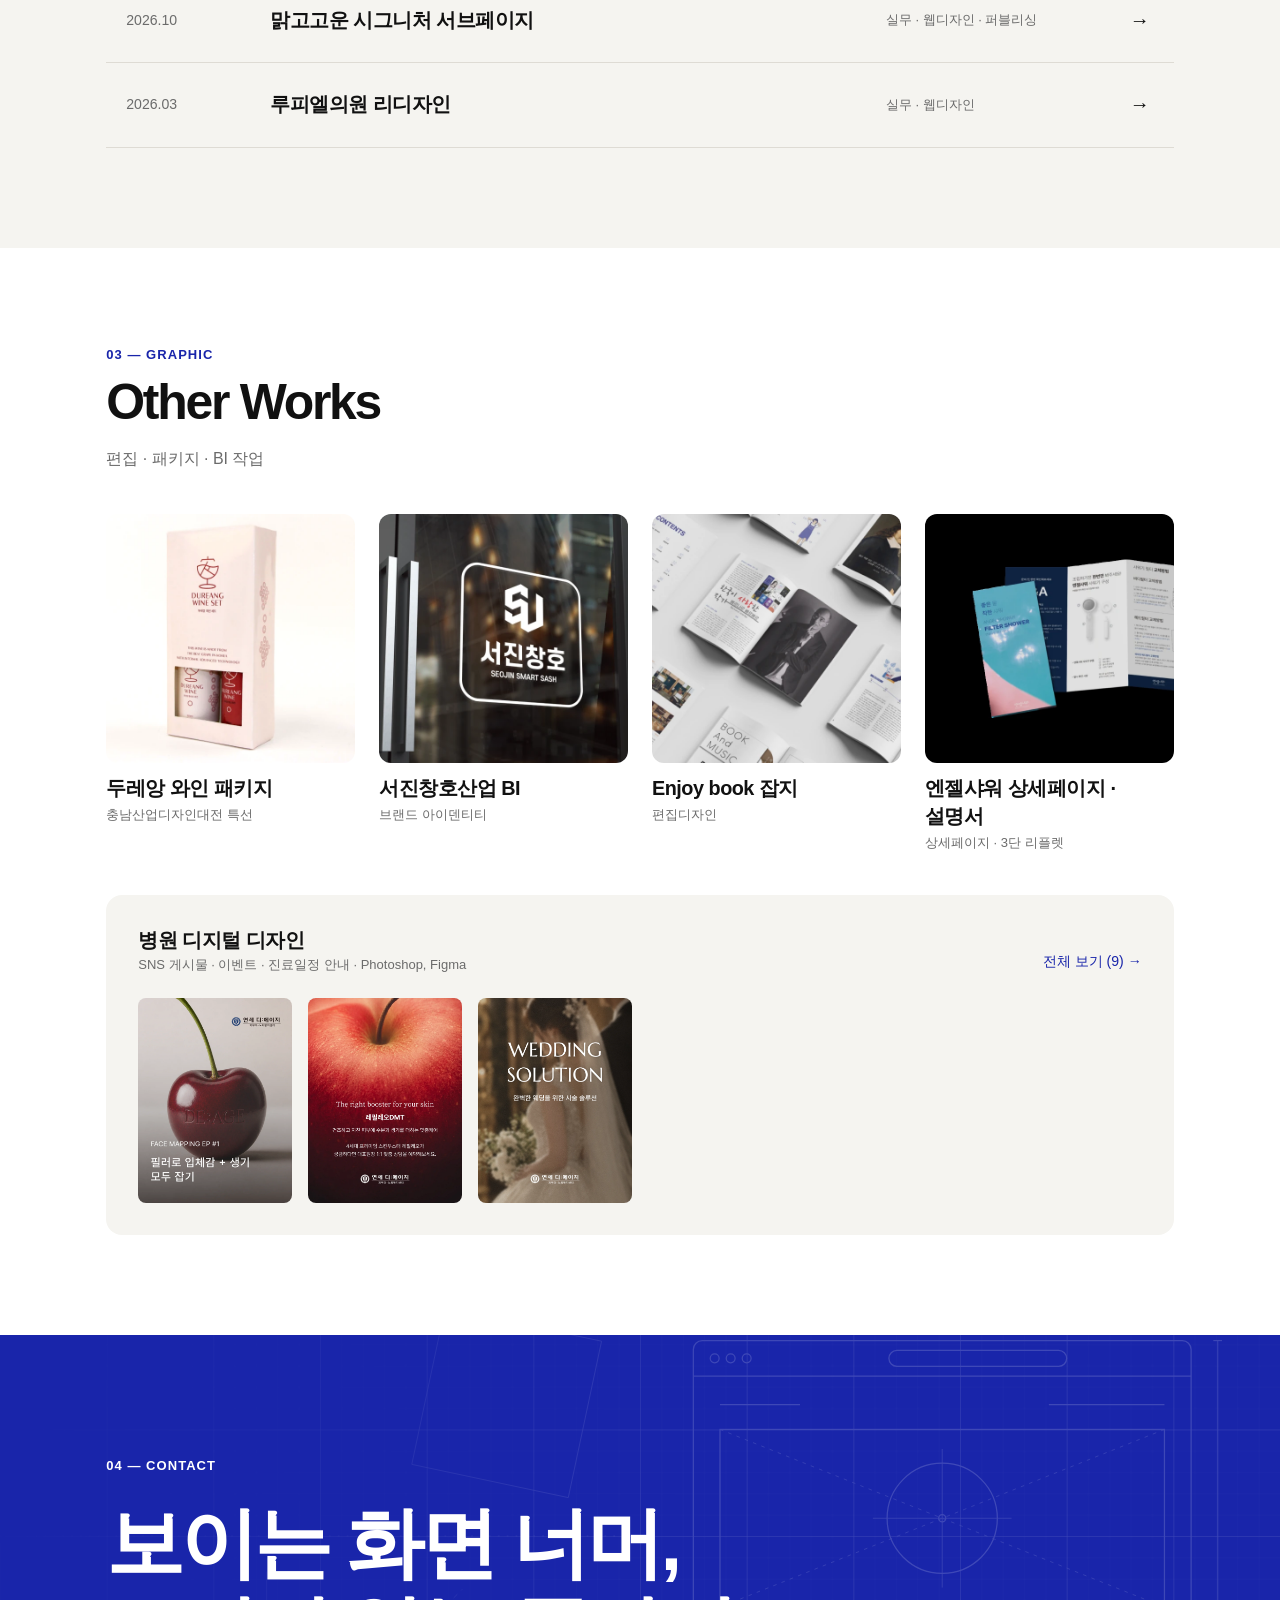
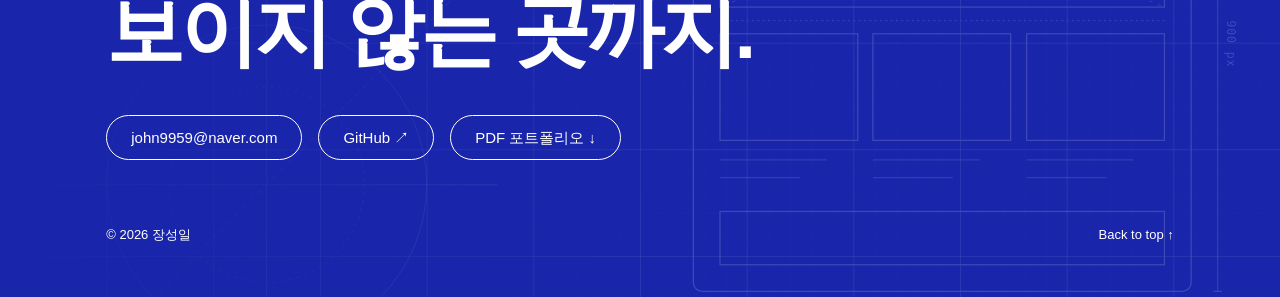
==== commit 2ebd0460: "작업 순서를 그룹별 최신순으로 변경 (올에이지랩 → GENOVA → 이레세포 → 리브로피아) Co-Authored-By: Claude Opus 5.5 <noreply@anthrop" ====
--- a/index.html
+++ b/index.html
@@ -57,23 +57,23 @@
     <div class="work-group">
       <h3 class="group-title t-h2" data-reveal>Featured</h3>
       <div class="featured">
+      <a class="card" href="work/allagelab.html" data-bg-word="ALLAGELAB" data-reveal style="--delay:0.0s">
+        <div class="card-thumb"><img src="img/home/featured-allagelab.webp" alt="올에이지랩 메인·브랜드 페이지 대표 화면" width="1160" height="760" loading="lazy" decoding="async"></div>
+        <div class="card-meta"><span>실무 · 웹디자인 · 퍼블리싱</span><span>2026.10</span></div>
+        <h4 class="t-h2">올에이지랩 메인·브랜드 페이지</h4>
+        <p class="t-sub">메인과 브랜드 페이지 3종을 디자인하고 PC·태블릿·모바일 반응형으로 퍼블리싱. 콘텐츠 확정 전 단계까지 참여.</p>
+      </a>
+      <a class="card" href="work/genova.html" data-bg-word="GENOVA" data-reveal style="--delay:0.1s">
+        <div class="card-thumb"><img src="img/home/featured-genova.webp" alt="GENOVA LAB 대표 화면" width="1160" height="760" loading="lazy" decoding="async"></div>
+        <div class="card-meta"><span>실무 · 웹디자인 · 기획 보완</span><span>2026.09</span></div>
+        <h4 class="t-h2">GENOVA LAB</h4>
+        <p class="t-sub">키워드뿐인 기획안을 메인과 서브페이지 3종으로 구체화. 디자인 방향 탐색부터 피드백 반영까지.</p>
+      </a>
       <a class="card" href="work/irecell.html" data-bg-word="IRECELL" data-reveal style="--delay:0.0s">
         <div class="card-thumb"><img src="img/home/featured-irecell.webp" alt="이레세포 신규 홈페이지 대표 화면" width="1160" height="760" loading="lazy" decoding="async"></div>
         <div class="card-meta"><span>실무 · 웹디자인 · 퍼블리싱</span><span>2026.06</span></div>
         <h4 class="t-h2">이레세포 신규 홈페이지</h4>
         <p class="t-sub">줄기세포 전문 병원 원페이지. 디자인부터 퍼블리싱까지 전담.</p>
-      </a>
-      <a class="card" href="work/allagelab.html" data-bg-word="ALLAGELAB" data-reveal style="--delay:0.1s">
-        <div class="card-thumb"><img src="img/home/featured-allagelab.webp" alt="올에이지랩 메인·브랜드 페이지 대표 화면" width="1160" height="760" loading="lazy" decoding="async"></div>
-        <div class="card-meta"><span>실무 · 웹디자인 · 퍼블리싱</span><span>2026.10</span></div>
-        <h4 class="t-h2">올에이지랩 메인·브랜드 페이지</h4>
-        <p class="t-sub">메인과 브랜드 페이지 3종을 디자인하고 PC·태블릿·모바일 반응형으로 퍼블리싱. 콘텐츠 확정 전 단계까지 참여.</p>
-      </a>
-      <a class="card" href="work/genova.html" data-bg-word="GENOVA" data-reveal style="--delay:0.0s">
-        <div class="card-thumb"><img src="img/home/featured-genova.webp" alt="GENOVA LAB 대표 화면" width="1160" height="760" loading="lazy" decoding="async"></div>
-        <div class="card-meta"><span>실무 · 웹디자인 · 기획 보완</span><span>2026.09</span></div>
-        <h4 class="t-h2">GENOVA LAB</h4>
-        <p class="t-sub">키워드뿐인 기획안을 메인과 서브페이지 3종으로 구체화. 디자인 방향 탐색부터 피드백 반영까지.</p>
       </a>
       <a class="card" href="work/libropia.html" data-bg-word="LIBROPIA" data-reveal style="--delay:0.1s">
         <div class="card-thumb"><img src="img/home/featured-libropia.webp" alt="리브로피아 리디자인 대표 화면" width="1160" height="760" loading="lazy" decoding="async"></div>
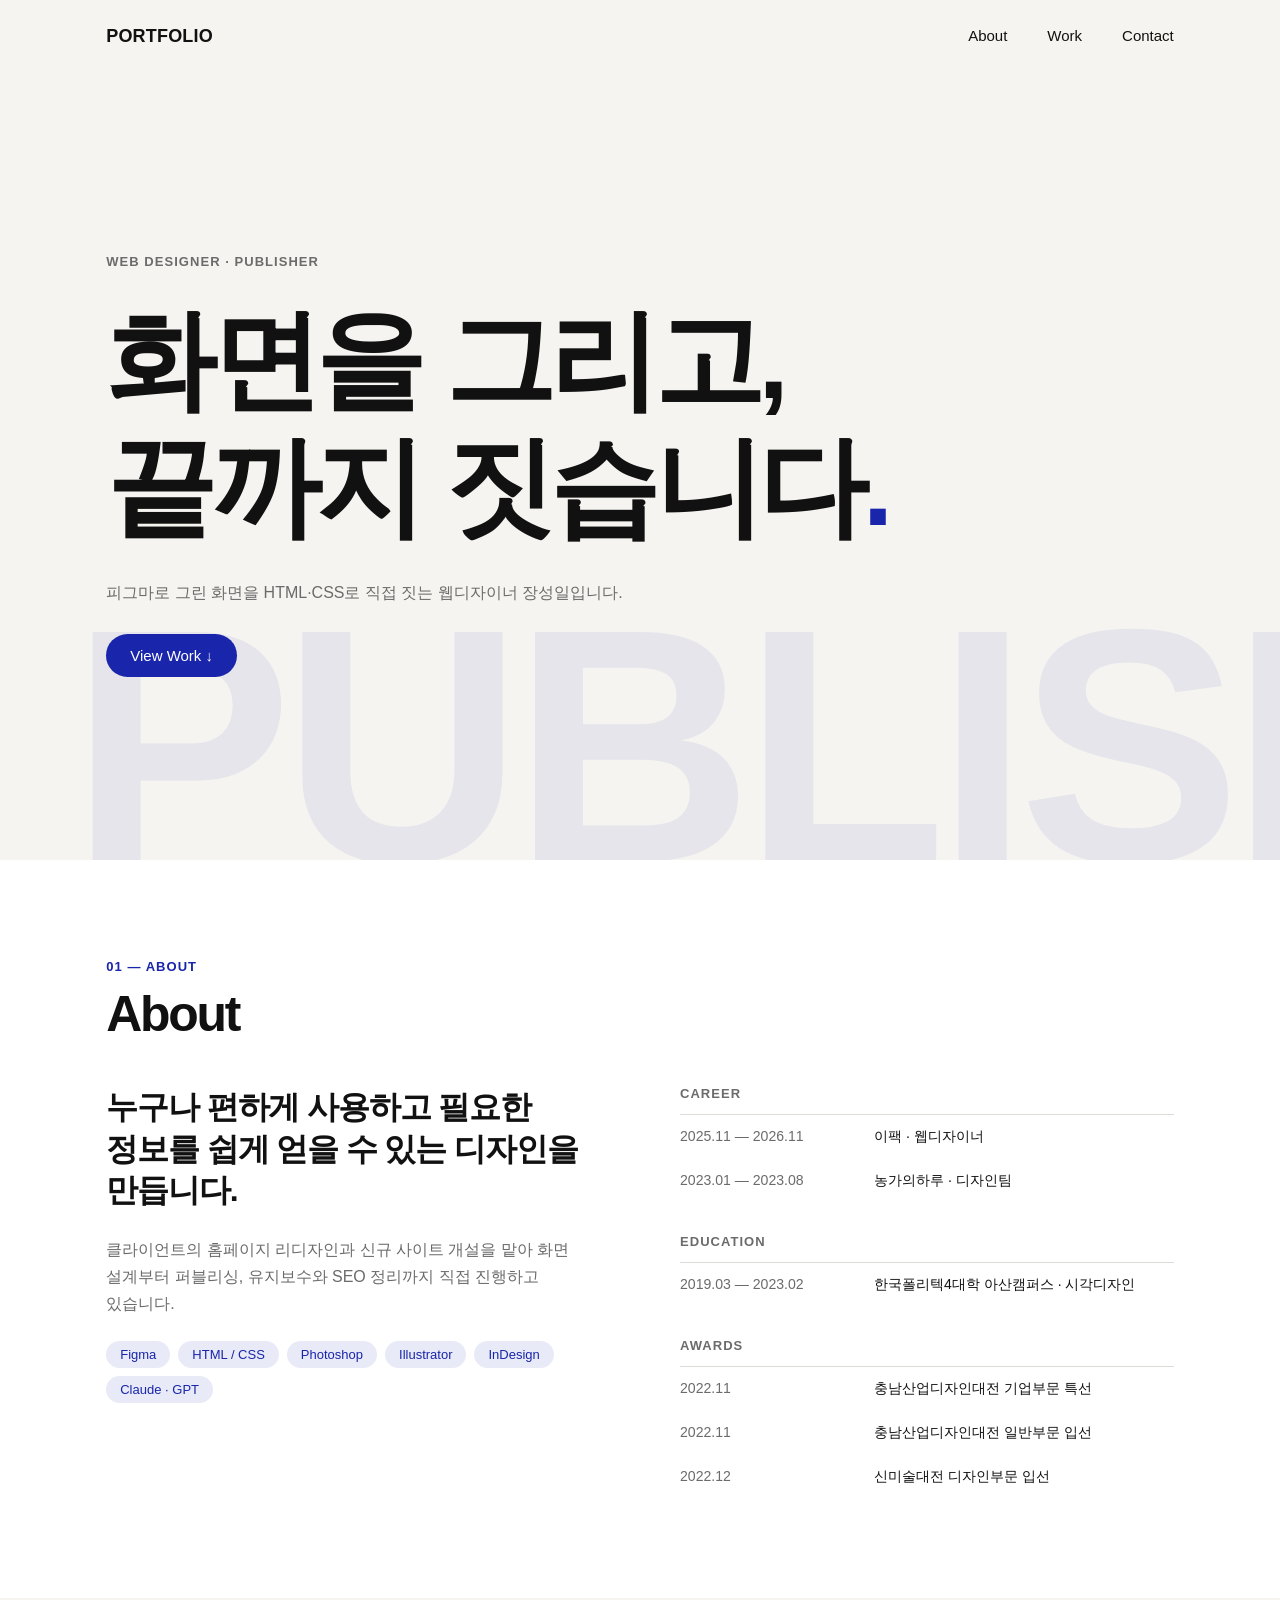
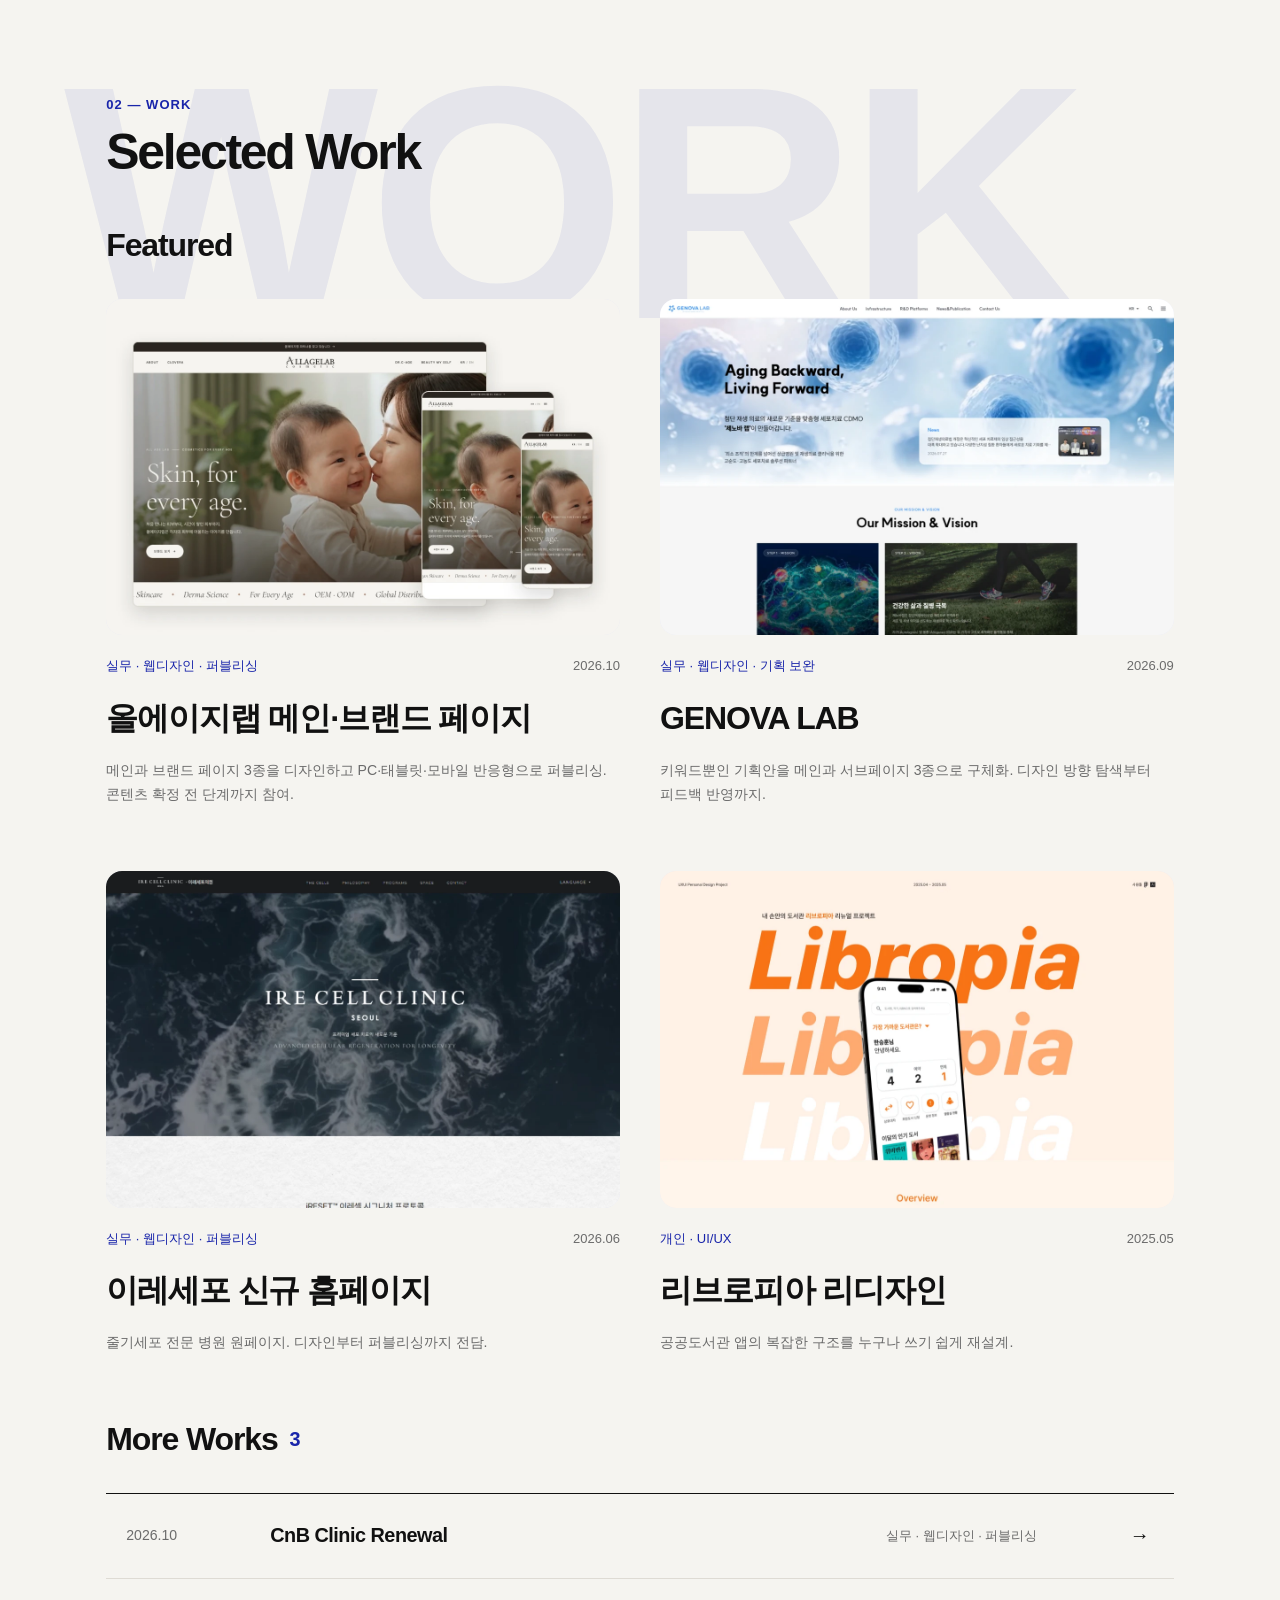
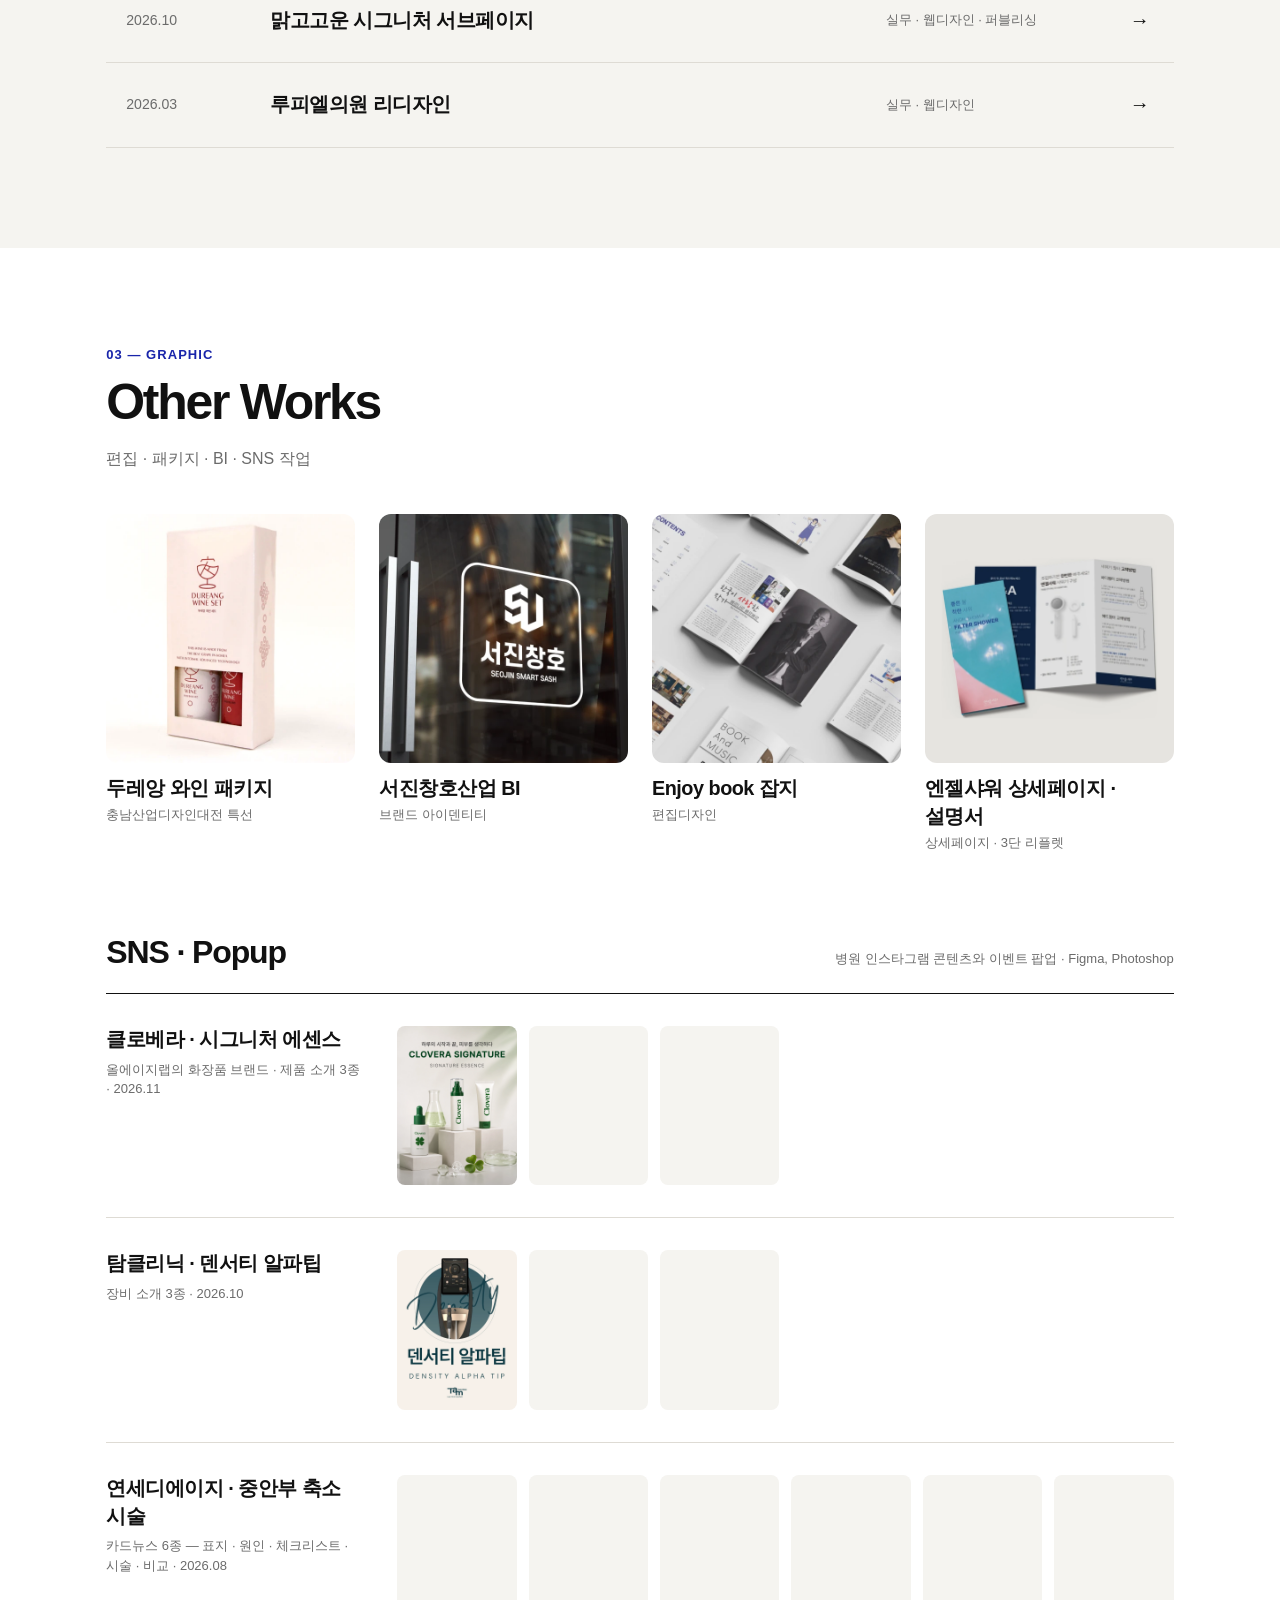
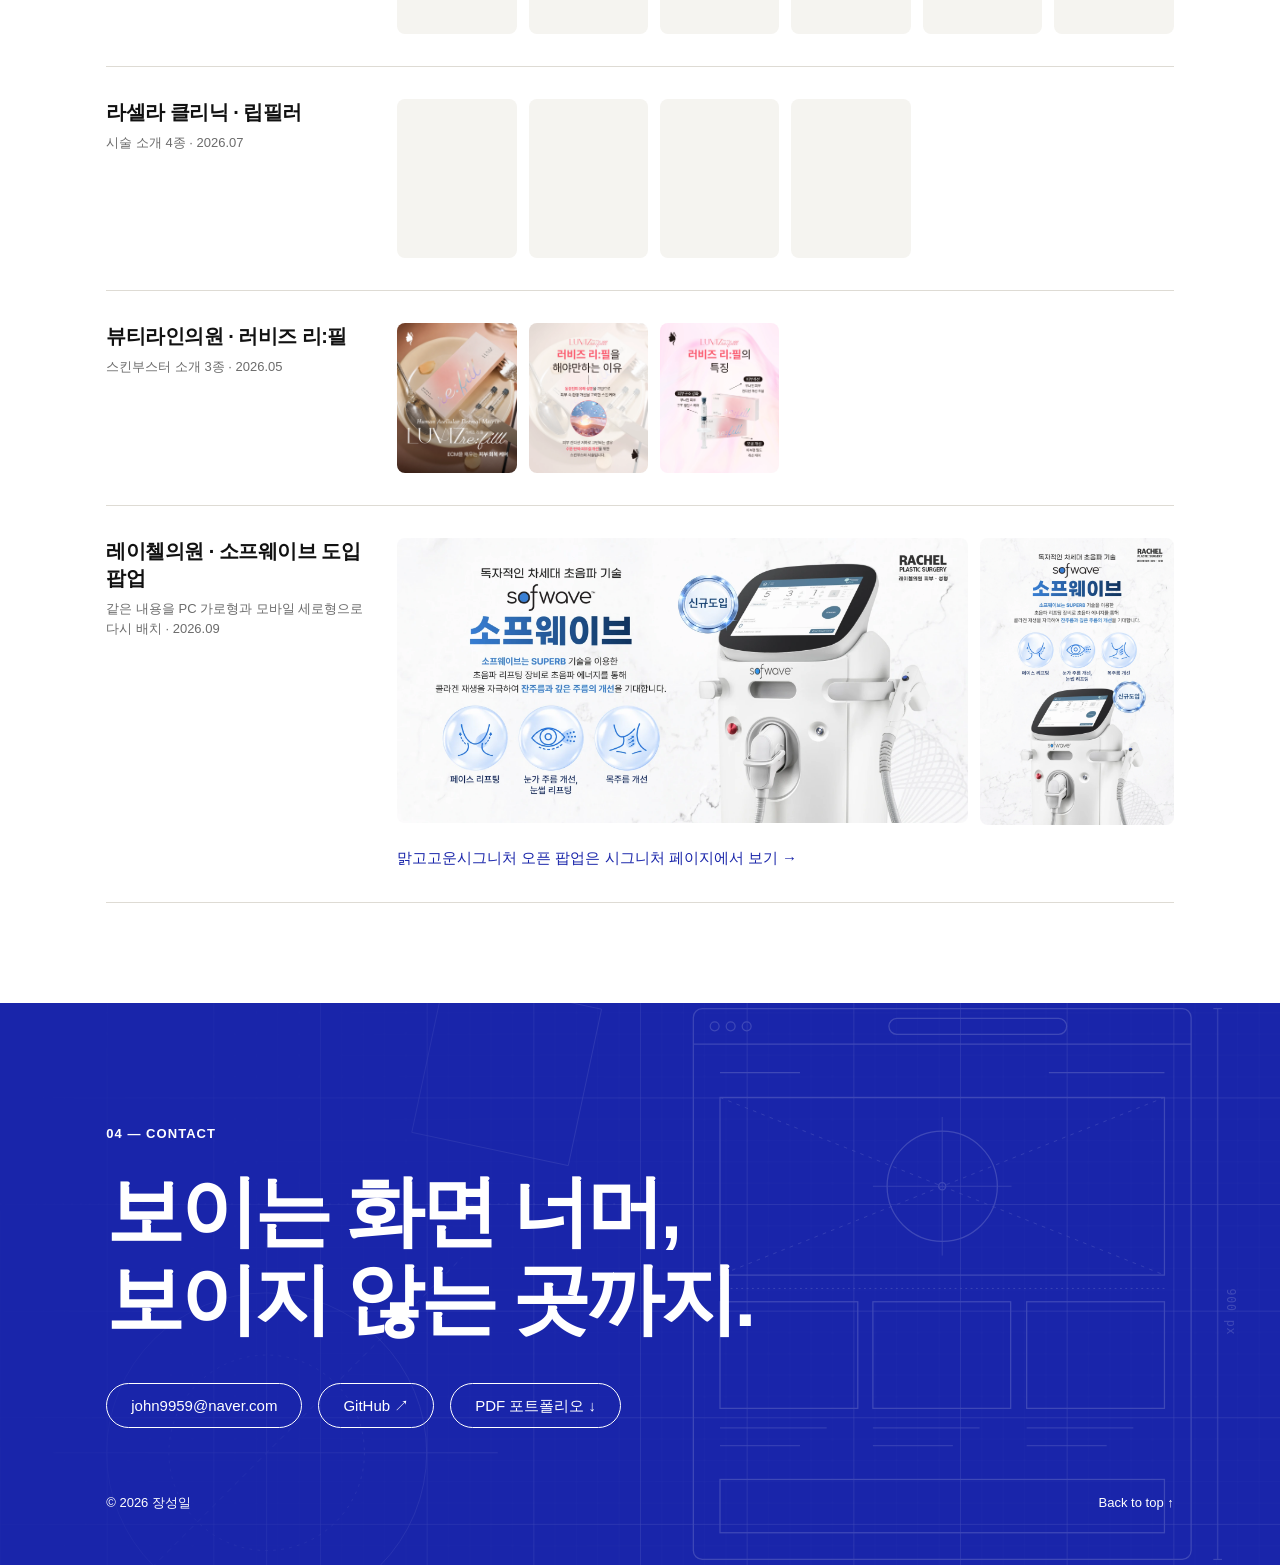
==== commit 39e674e8: "Other Works: SNS 세트 · 소프웨이브 팝업, 시그니처 오픈 팝업 추가, 엔젤샤워 검은 배경 수정 Co-Authored-By: Claude Opus 5.5 <norepl" ====
--- a/index.html
+++ b/index.html
@@ -113,14 +113,12 @@
 </section>
 <section class="section section--surface" id="graphic">
   <div class="container">
-    <div class="section-head" data-reveal><p class="t-eyebrow">03 — GRAPHIC</p><h2 class="t-h1">Other Works</h2><p class="t-body-l t-sub">편집 · 패키지 · BI 작업</p></div>
-    <div class="graphic-grid"><figure class="graphic-item" data-reveal style="--delay:0.00s"><div class="img"><img src="img/home/graphic-dureang.webp" alt="두레앙 와인 패키지" width="564" height="564" loading="lazy" decoding="async"></div><figcaption><strong class="t-h3">두레앙 와인 패키지</strong><br><span class="t-caption t-sub">충남산업디자인대전 특선</span></figcaption></figure><figure class="graphic-item" data-reveal style="--delay:0.06s"><div class="img"><img src="img/home/graphic-seojin.webp" alt="서진창호산업 BI" width="564" height="564" loading="lazy" decoding="async"></div><figcaption><strong class="t-h3">서진창호산업 BI</strong><br><span class="t-caption t-sub">브랜드 아이덴티티</span></figcaption></figure><figure class="graphic-item" data-reveal style="--delay:0.12s"><div class="img"><img src="img/home/graphic-enjoybook.webp" alt="Enjoy book 잡지" width="564" height="564" loading="lazy" decoding="async"></div><figcaption><strong class="t-h3">Enjoy book 잡지</strong><br><span class="t-caption t-sub">편집디자인</span></figcaption></figure><figure class="graphic-item" data-reveal style="--delay:0.18s"><div class="img"><img src="img/home/graphic-angelshower.webp" alt="엔젤샤워 상세페이지 · 설명서" width="564" height="564" loading="lazy" decoding="async"></div><figcaption><strong class="t-h3">엔젤샤워 상세페이지 · 설명서</strong><br><span class="t-caption t-sub">상세페이지 · 3단 리플렛</span></figcaption></figure></div>
-    <div class="digital" data-reveal>
-      <div class="digital-head">
-        <div><h3 class="t-h3">병원 디지털 디자인</h3><p class="t-caption t-sub">SNS 게시물 · 이벤트 · 진료일정 안내 · Photoshop, Figma</p></div>
-        <button type="button" class="open-all" data-open-all>전체 보기 (9) →</button>
-      </div>
-      <div class="digital-strip"><button type="button" data-lightbox="img/home/digital-01.webp" data-caption="연세디에이지 · 필러 인스타그램" aria-label="연세디에이지 · 필러 인스타그램 크게 보기"><img src="img/home/digital-01.webp" alt="연세디에이지 · 필러 인스타그램" width="1200" height="1600" loading="lazy" decoding="async"></button><button type="button" data-lightbox="img/home/digital-02.webp" data-caption="연세디에이지 · 리쥬란 인스타그램" aria-label="연세디에이지 · 리쥬란 인스타그램 크게 보기"><img src="img/home/digital-02.webp" alt="연세디에이지 · 리쥬란 인스타그램" width="1200" height="1600" loading="lazy" decoding="async"></button><button type="button" data-lightbox="img/home/digital-03.webp" data-caption="연세디에이지 · 웨딩 솔루션 인스타그램" aria-label="연세디에이지 · 웨딩 솔루션 인스타그램 크게 보기"><img src="img/home/digital-03.webp" alt="연세디에이지 · 웨딩 솔루션 인스타그램" width="1200" height="1600" loading="lazy" decoding="async"></button><button type="button" data-lightbox="img/home/digital-04.webp" data-caption="탐클리닉 · 울쎄라 프라임 인스타그램" aria-label="탐클리닉 · 울쎄라 프라임 인스타그램 크게 보기"><img src="img/home/digital-04.webp" alt="탐클리닉 · 울쎄라 프라임 인스타그램" width="1200" height="1600" loading="lazy" decoding="async"></button><button type="button" data-lightbox="img/home/digital-05.webp" data-caption="탐클리닉 · 덴서티 알파팁 인스타그램" aria-label="탐클리닉 · 덴서티 알파팁 인스타그램 크게 보기"><img src="img/home/digital-05.webp" alt="탐클리닉 · 덴서티 알파팁 인스타그램" width="1200" height="1600" loading="lazy" decoding="async"></button><button type="button" data-lightbox="img/home/digital-06.webp" data-caption="탐클리닉 · 엘라비에 리투오 인스타그램" aria-label="탐클리닉 · 엘라비에 리투오 인스타그램 크게 보기"><img src="img/home/digital-06.webp" alt="탐클리닉 · 엘라비에 리투오 인스타그램" width="1200" height="1600" loading="lazy" decoding="async"></button><button type="button" data-lightbox="img/home/digital-07.webp" data-caption="탐클리닉 · 써마지 FLX 인스타그램" aria-label="탐클리닉 · 써마지 FLX 인스타그램 크게 보기"><img src="img/home/digital-07.webp" alt="탐클리닉 · 써마지 FLX 인스타그램" width="1200" height="1600" loading="lazy" decoding="async"></button><button type="button" data-lightbox="img/home/digital-08.webp" data-caption="탐클리닉 · 리프팅 프로모션 이벤트" aria-label="탐클리닉 · 리프팅 프로모션 이벤트 크게 보기"><img src="img/home/digital-08.webp" alt="탐클리닉 · 리프팅 프로모션 이벤트" width="1200" height="1600" loading="lazy" decoding="async"></button><button type="button" data-lightbox="img/home/digital-09.webp" data-caption="에이스타 · 10월 진료안내" aria-label="에이스타 · 10월 진료안내 크게 보기"><img src="img/home/digital-09.webp" alt="에이스타 · 10월 진료안내" width="1200" height="1697" loading="lazy" decoding="async"></button></div>
+    <div class="section-head" data-reveal><p class="t-eyebrow">03 — GRAPHIC</p><h2 class="t-h1">Other Works</h2><p class="t-body-l t-sub">편집 · 패키지 · BI · SNS 작업</p></div>
+    <div class="graphic-grid"><figure class="graphic-item" data-reveal style="--delay:0.00s"><div class="img"><img src="img/home/graphic-dureang.webp" alt="두레앙 와인 패키지" width="564" height="564" loading="lazy" decoding="async"></div><figcaption><strong class="t-h3">두레앙 와인 패키지</strong><br><span class="t-caption t-sub">충남산업디자인대전 특선</span></figcaption></figure><figure class="graphic-item" data-reveal style="--delay:0.06s"><div class="img"><img src="img/home/graphic-seojin.webp" alt="서진창호산업 BI" width="564" height="564" loading="lazy" decoding="async"></div><figcaption><strong class="t-h3">서진창호산업 BI</strong><br><span class="t-caption t-sub">브랜드 아이덴티티</span></figcaption></figure><figure class="graphic-item" data-reveal style="--delay:0.12s"><div class="img"><img src="img/home/graphic-enjoybook.webp" alt="Enjoy book 잡지" width="564" height="564" loading="lazy" decoding="async"></div><figcaption><strong class="t-h3">Enjoy book 잡지</strong><br><span class="t-caption t-sub">편집디자인</span></figcaption></figure><figure class="graphic-item" data-reveal style="--delay:0.18s"><div class="img"><img src="img/home/graphic-angelshower.webp" alt="엔젤샤워 상세페이지 · 설명서" width="1000" height="1000" loading="lazy" decoding="async"></div><figcaption><strong class="t-h3">엔젤샤워 상세페이지 · 설명서</strong><br><span class="t-caption t-sub">상세페이지 · 3단 리플렛</span></figcaption></figure></div>
+    <div class="digital">
+      <div class="digital-head" data-reveal><h3 class="t-h2">SNS · Popup</h3><p class="t-caption t-sub">병원 인스타그램 콘텐츠와 이벤트 팝업 · Figma, Photoshop</p></div>
+      <div class="sns-set" data-reveal><div class="sns-meta"><h4 class="t-h3">클로베라 · 시그니처 에센스</h4><p class="t-caption t-sub">올에이지랩의 화장품 브랜드 · 제품 소개 3종 · 2026.11</p></div><div class="sns-cards" style="--n:3"><button type="button" data-lightbox="img/home/insta/insta-clovera-1.webp" data-group="clovera" data-caption="클로베라 · 시그니처 에센스 1/3" aria-label="클로베라 · 시그니처 에센스 1번 크게 보기"><img src="img/home/insta/insta-clovera-1.webp" alt="클로베라 · 시그니처 에센스 1" width="1080" height="1440" loading="lazy" decoding="async"></button><button type="button" data-lightbox="img/home/insta/insta-clovera-2.webp" data-group="clovera" data-caption="클로베라 · 시그니처 에센스 2/3" aria-label="클로베라 · 시그니처 에센스 2번 크게 보기"><img src="img/home/insta/insta-clovera-2.webp" alt="클로베라 · 시그니처 에센스 2" width="1080" height="1440" loading="lazy" decoding="async"></button><button type="button" data-lightbox="img/home/insta/insta-clovera-3.webp" data-group="clovera" data-caption="클로베라 · 시그니처 에센스 3/3" aria-label="클로베라 · 시그니처 에센스 3번 크게 보기"><img src="img/home/insta/insta-clovera-3.webp" alt="클로베라 · 시그니처 에센스 3" width="1080" height="1440" loading="lazy" decoding="async"></button></div></div><div class="sns-set" data-reveal><div class="sns-meta"><h4 class="t-h3">탐클리닉 · 덴서티 알파팁</h4><p class="t-caption t-sub">장비 소개 3종 · 2026.10</p></div><div class="sns-cards" style="--n:3"><button type="button" data-lightbox="img/home/insta/insta-density-1.webp" data-group="density" data-caption="탐클리닉 · 덴서티 알파팁 1/3" aria-label="탐클리닉 · 덴서티 알파팁 1번 크게 보기"><img src="img/home/insta/insta-density-1.webp" alt="탐클리닉 · 덴서티 알파팁 1" width="1080" height="1440" loading="lazy" decoding="async"></button><button type="button" data-lightbox="img/home/insta/insta-density-2.webp" data-group="density" data-caption="탐클리닉 · 덴서티 알파팁 2/3" aria-label="탐클리닉 · 덴서티 알파팁 2번 크게 보기"><img src="img/home/insta/insta-density-2.webp" alt="탐클리닉 · 덴서티 알파팁 2" width="1080" height="1440" loading="lazy" decoding="async"></button><button type="button" data-lightbox="img/home/insta/insta-density-3.webp" data-group="density" data-caption="탐클리닉 · 덴서티 알파팁 3/3" aria-label="탐클리닉 · 덴서티 알파팁 3번 크게 보기"><img src="img/home/insta/insta-density-3.webp" alt="탐클리닉 · 덴서티 알파팁 3" width="1080" height="1440" loading="lazy" decoding="async"></button></div></div><div class="sns-set" data-reveal><div class="sns-meta"><h4 class="t-h3">연세디에이지 · 중안부 축소 시술</h4><p class="t-caption t-sub">카드뉴스 6종 — 표지 · 원인 · 체크리스트 · 시술 · 비교 · 2026.08</p></div><div class="sns-cards" style="--n:6"><button type="button" data-lightbox="img/home/insta/insta-yonsei-1.webp" data-group="yonsei" data-caption="연세디에이지 · 중안부 축소 시술 1/6" aria-label="연세디에이지 · 중안부 축소 시술 1번 크게 보기"><img src="img/home/insta/insta-yonsei-1.webp" alt="연세디에이지 · 중안부 축소 시술 1" width="1080" height="1440" loading="lazy" decoding="async"></button><button type="button" data-lightbox="img/home/insta/insta-yonsei-2.webp" data-group="yonsei" data-caption="연세디에이지 · 중안부 축소 시술 2/6" aria-label="연세디에이지 · 중안부 축소 시술 2번 크게 보기"><img src="img/home/insta/insta-yonsei-2.webp" alt="연세디에이지 · 중안부 축소 시술 2" width="1080" height="1440" loading="lazy" decoding="async"></button><button type="button" data-lightbox="img/home/insta/insta-yonsei-3.webp" data-group="yonsei" data-caption="연세디에이지 · 중안부 축소 시술 3/6" aria-label="연세디에이지 · 중안부 축소 시술 3번 크게 보기"><img src="img/home/insta/insta-yonsei-3.webp" alt="연세디에이지 · 중안부 축소 시술 3" width="1080" height="1440" loading="lazy" decoding="async"></button><button type="button" data-lightbox="img/home/insta/insta-yonsei-4.webp" data-group="yonsei" data-caption="연세디에이지 · 중안부 축소 시술 4/6" aria-label="연세디에이지 · 중안부 축소 시술 4번 크게 보기"><img src="img/home/insta/insta-yonsei-4.webp" alt="연세디에이지 · 중안부 축소 시술 4" width="1080" height="1440" loading="lazy" decoding="async"></button><button type="button" data-lightbox="img/home/insta/insta-yonsei-5.webp" data-group="yonsei" data-caption="연세디에이지 · 중안부 축소 시술 5/6" aria-label="연세디에이지 · 중안부 축소 시술 5번 크게 보기"><img src="img/home/insta/insta-yonsei-5.webp" alt="연세디에이지 · 중안부 축소 시술 5" width="1080" height="1440" loading="lazy" decoding="async"></button><button type="button" data-lightbox="img/home/insta/insta-yonsei-6.webp" data-group="yonsei" data-caption="연세디에이지 · 중안부 축소 시술 6/6" aria-label="연세디에이지 · 중안부 축소 시술 6번 크게 보기"><img src="img/home/insta/insta-yonsei-6.webp" alt="연세디에이지 · 중안부 축소 시술 6" width="1080" height="1440" loading="lazy" decoding="async"></button></div></div><div class="sns-set" data-reveal><div class="sns-meta"><h4 class="t-h3">라셀라 클리닉 · 립필러</h4><p class="t-caption t-sub">시술 소개 4종 · 2026.07</p></div><div class="sns-cards" style="--n:4"><button type="button" data-lightbox="img/home/insta/insta-lacela-1.webp" data-group="lacela" data-caption="라셀라 클리닉 · 립필러 1/4" aria-label="라셀라 클리닉 · 립필러 1번 크게 보기"><img src="img/home/insta/insta-lacela-1.webp" alt="라셀라 클리닉 · 립필러 1" width="1080" height="1440" loading="lazy" decoding="async"></button><button type="button" data-lightbox="img/home/insta/insta-lacela-2.webp" data-group="lacela" data-caption="라셀라 클리닉 · 립필러 2/4" aria-label="라셀라 클리닉 · 립필러 2번 크게 보기"><img src="img/home/insta/insta-lacela-2.webp" alt="라셀라 클리닉 · 립필러 2" width="1080" height="1440" loading="lazy" decoding="async"></button><button type="button" data-lightbox="img/home/insta/insta-lacela-3.webp" data-group="lacela" data-caption="라셀라 클리닉 · 립필러 3/4" aria-label="라셀라 클리닉 · 립필러 3번 크게 보기"><img src="img/home/insta/insta-lacela-3.webp" alt="라셀라 클리닉 · 립필러 3" width="1080" height="1440" loading="lazy" decoding="async"></button><button type="button" data-lightbox="img/home/insta/insta-lacela-4.webp" data-group="lacela" data-caption="라셀라 클리닉 · 립필러 4/4" aria-label="라셀라 클리닉 · 립필러 4번 크게 보기"><img src="img/home/insta/insta-lacela-4.webp" alt="라셀라 클리닉 · 립필러 4" width="1080" height="1440" loading="lazy" decoding="async"></button></div></div><div class="sns-set" data-reveal><div class="sns-meta"><h4 class="t-h3">뷰티라인의원 · 러비즈 리:필</h4><p class="t-caption t-sub">스킨부스터 소개 3종 · 2026.05</p></div><div class="sns-cards" style="--n:3"><button type="button" data-lightbox="img/home/insta/insta-luvis-1.webp" data-group="luvis" data-caption="뷰티라인의원 · 러비즈 리:필 1/3" aria-label="뷰티라인의원 · 러비즈 리:필 1번 크게 보기"><img src="img/home/insta/insta-luvis-1.webp" alt="뷰티라인의원 · 러비즈 리:필 1" width="1080" height="1350" loading="lazy" decoding="async"></button><button type="button" data-lightbox="img/home/insta/insta-luvis-2.webp" data-group="luvis" data-caption="뷰티라인의원 · 러비즈 리:필 2/3" aria-label="뷰티라인의원 · 러비즈 리:필 2번 크게 보기"><img src="img/home/insta/insta-luvis-2.webp" alt="뷰티라인의원 · 러비즈 리:필 2" width="1080" height="1350" loading="lazy" decoding="async"></button><button type="button" data-lightbox="img/home/insta/insta-luvis-3.webp" data-group="luvis" data-caption="뷰티라인의원 · 러비즈 리:필 3/3" aria-label="뷰티라인의원 · 러비즈 리:필 3번 크게 보기"><img src="img/home/insta/insta-luvis-3.webp" alt="뷰티라인의원 · 러비즈 리:필 3" width="1080" height="1350" loading="lazy" decoding="async"></button></div></div>
+      <div class="popup-set" data-reveal><div class="sns-meta"><h4 class="t-h3">레이첼의원 · 소프웨이브 도입 팝업</h4><p class="t-caption t-sub">같은 내용을 PC 가로형과 모바일 세로형으로 다시 배치 · 2026.09</p></div><div class="popup-pair"><button type="button" class="pc" data-lightbox="img/home/popup-sofwave-pc.webp" data-group="sofwave" data-caption="소프웨이브 팝업 · PC"><img src="img/home/popup-sofwave-pc.webp" alt="소프웨이브 도입 팝업 PC" width="1920" height="960" loading="lazy" decoding="async"></button><button type="button" class="mo" data-lightbox="img/home/popup-sofwave-mobile.webp" data-group="sofwave" data-caption="소프웨이브 팝업 · 모바일"><img src="img/home/popup-sofwave-mobile.webp" alt="소프웨이브 도입 팝업 모바일" width="1284" height="1900" loading="lazy" decoding="async"></button></div><a class="popup-link" href="work/signature.html#popup">맑고고운시그니처 오픈 팝업은 시그니처 페이지에서 보기 →</a></div>
     </div>
   </div>
 </section>
--- a/css/home.css
+++ b/css/home.css
@@ -55,14 +55,17 @@
 .graphic-item .img { aspect-ratio: 1; border-radius: var(--radius-m); overflow: hidden; background: var(--color-primary-soft); }
 .graphic-item img { width: 100%; height: 100%; object-fit: cover; }
 
-.digital { margin-top: 40px; padding: 32px; border-radius: var(--radius-l); background: var(--color-bg); }
-.digital-head { display: flex; justify-content: space-between; align-items: flex-end; gap: 16px; margin-bottom: 24px; }
-.digital-head .open-all { color: var(--color-primary); }
-.digital-strip { display: grid; grid-template-columns: repeat(6, 1fr); gap: 16px; }
-.digital-strip button { aspect-ratio: 3 / 4; border-radius: var(--radius-s); overflow: hidden; }
-.digital-strip img { width: 100%; height: 100%; object-fit: cover; transition: transform .5s var(--ease); }
-.digital-strip button:hover img { transform: scale(1.05); }
-.digital-strip button:nth-child(n+7) { display: none; }
+.digital { margin-top: clamp(56px, 6vw, 88px); }
+.digital-head { display: flex; justify-content: space-between; align-items: baseline; gap: 16px; padding-bottom: 20px; border-bottom: 1px solid var(--color-text); }
+.sns-set, .popup-set { display: grid; grid-template-columns: minmax(200px, 3fr) 9fr; gap: 32px; padding: 32px 0; border-bottom: 1px solid var(--color-border); }
+.sns-meta h4 { margin-bottom: 6px; }
+.sns-cards { display: grid; grid-template-columns: repeat(6, 1fr); gap: 12px; align-items: start; }
+.sns-cards button, .popup-pair button { display: block; border-radius: var(--radius-s); overflow: hidden; background: var(--color-bg); }
+.sns-cards img, .popup-pair img { display: block; width: 100%; height: auto; transition: transform .5s var(--ease); }
+.sns-cards button:hover img, .popup-pair button:hover img { transform: scale(1.04); }
+.popup-pair { display: grid; grid-template-columns: 2fr 0.68fr; gap: 12px; align-items: start; max-width: 860px; }
+.popup-link { grid-column: 2; margin-top: -12px; color: var(--color-primary); font-size: 15px; }
+.popup-link:hover { text-decoration: underline; }
 
 /* ---------- Lightbox ---------- */
 .lightbox { position: fixed; inset: 0; z-index: 100; display: grid; place-items: center; background: rgba(10, 10, 15, .94); opacity: 0; visibility: hidden; transition: opacity .3s var(--ease), visibility .3s; }
@@ -95,12 +98,12 @@
   .more-row .date { order: -1; grid-column: 1 / -1; font-size: 12px; margin-bottom: -10px; }
   .more-row .tag-text { display: none; }
   .graphic-grid { grid-template-columns: repeat(2, 1fr); gap: 24px 16px; }
-  .digital { padding: 20px; }
-  .digital-head .open-all { display: none; }
-  .digital-strip { display: flex; overflow-x: auto; scroll-snap-type: x mandatory; gap: 12px; margin-right: -20px; padding-right: 20px; scrollbar-width: none; }
-  .digital-strip::-webkit-scrollbar { display: none; }
-  .digital-strip button { flex: 0 0 120px; scroll-snap-align: start; }
-  .digital-strip button:nth-child(n+7) { display: block; }
+  .digital-head { flex-direction: column; align-items: flex-start; gap: 6px; }
+  .sns-set, .popup-set { grid-template-columns: 1fr; gap: 16px; padding: 24px 0; }
+  .sns-cards { display: flex; overflow-x: auto; scroll-snap-type: x mandatory; gap: 10px; margin-right: -20px; padding-right: 20px; scrollbar-width: none; }
+  .sns-cards::-webkit-scrollbar { display: none; }
+  .sns-cards button { flex: 0 0 42%; scroll-snap-align: start; }
+  .popup-link { grid-column: 1; margin-top: 0; }
   .lb-prev, .lb-next { display: none; }
 }
 
